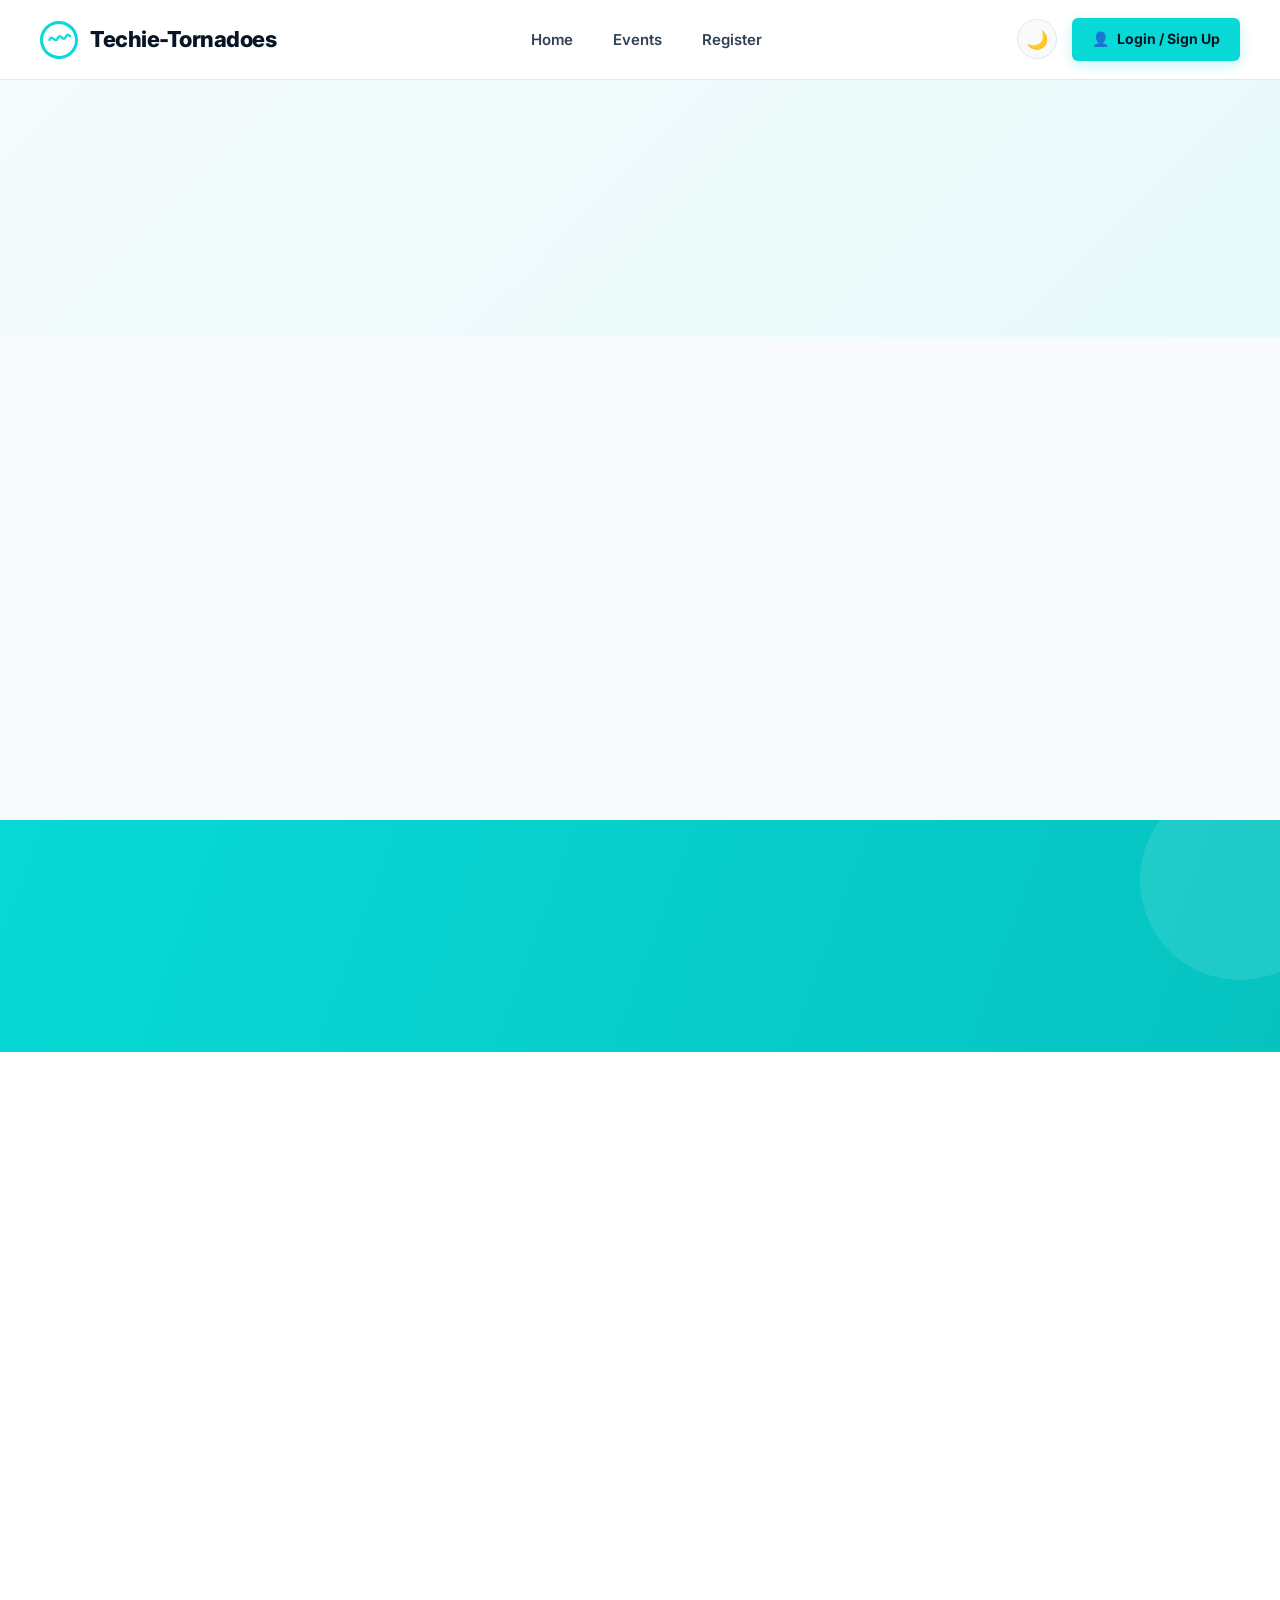
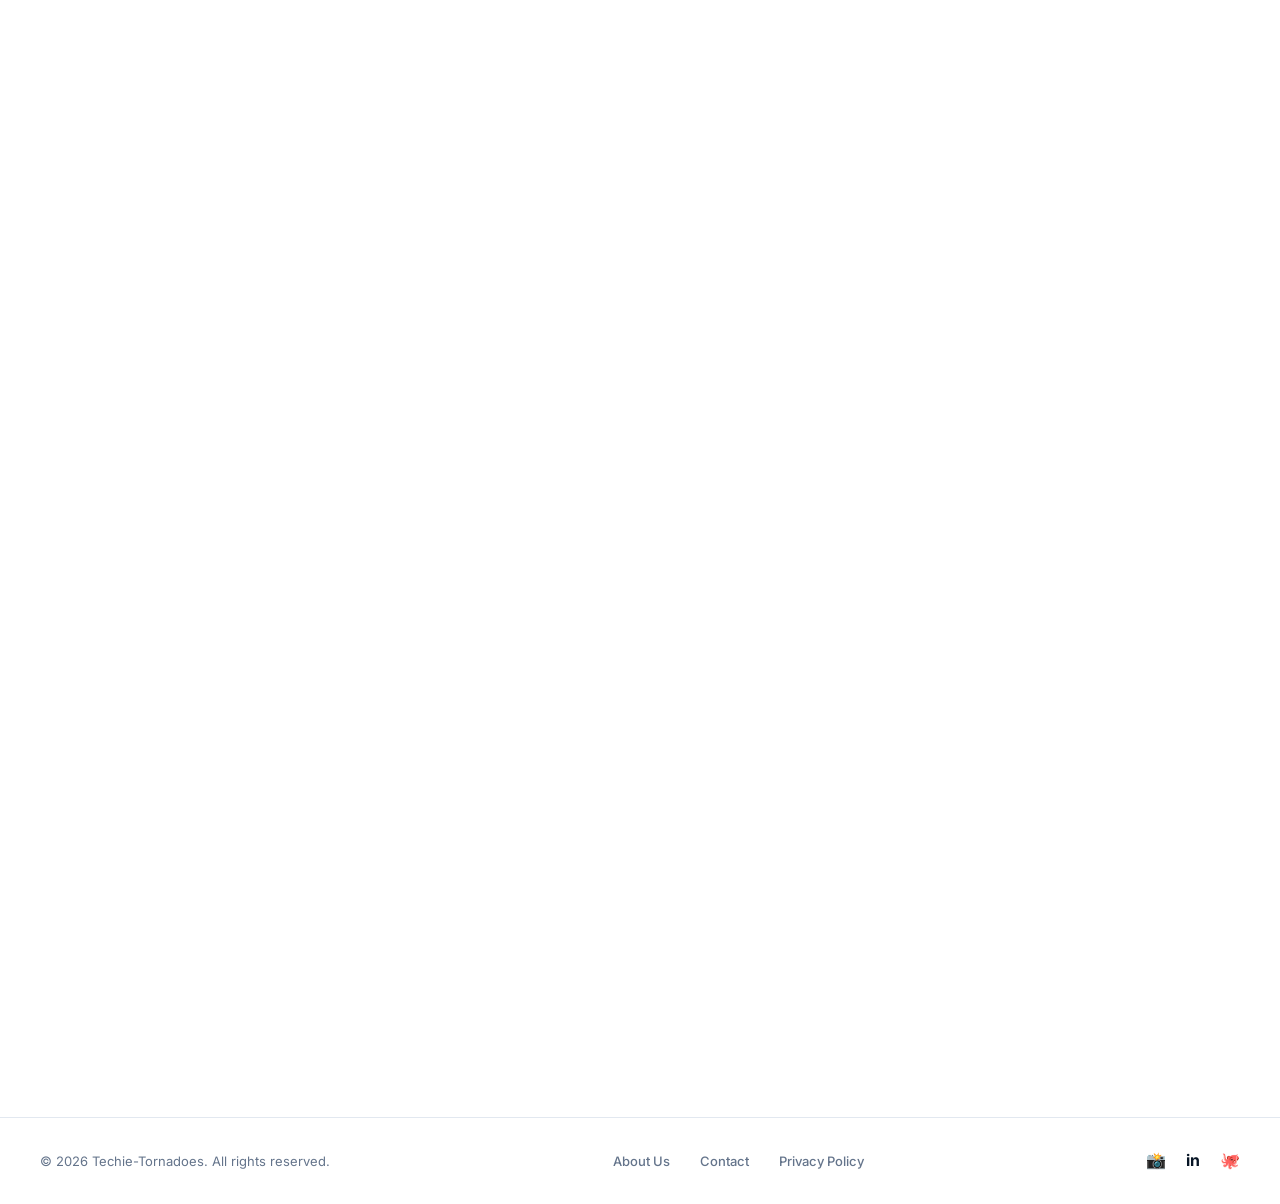
==== about.html @ 5d806c9c "upadating the website" ====
<!DOCTYPE html>
<html lang="en">
<head>
    <meta charset="UTF-8">
    <meta name="viewport" content="width=device-width, initial-scale=1.0">
    <title>About Us | Techie-Tornadoes</title>
    <meta name="description" content="Learn about Techie-Tornadoes — our mission, community stats, and past successful tech events.">

    <link rel="preconnect" href="https://fonts.googleapis.com">
    <link rel="preconnect" href="https://fonts.gstatic.com" crossorigin>
    <link href="https://fonts.googleapis.com/css2?family=Inter:wght@400;500;600;700;800;900&display=swap" rel="stylesheet">

    <link rel="stylesheet" href="css/style.css">
    <link rel="stylesheet" href="css/registration.css">
    <link rel="stylesheet" href="css/pages.css">
    <link rel="stylesheet" href="css/dark-mode.css">
    <link rel="stylesheet" href="css/responsive.css">
</head>
<body>

    <header class="navbar">
        <div class="nav-container">
            <a href="index.html" class="brand">
                <span class="brand-icon">〰</span>
                <span>Techie-Tornadoes</span>
            </a>
            <nav class="nav-links">
                <a href="index.html">Home</a>
                <a href="events.html">Events</a>
                <a href="registration.html">Register</a>
            </nav>
            <div class="nav-right-actions">
                <button type="button" class="dark-mode-toggle" id="themeToggle" aria-label="Toggle dark mode">
                    <span class="theme-icon">🌙</span>
                </button>
                <a href="login.html" class="login-btn">
                    <span>👤</span>
                    Login / Sign Up
                </a>
            </div>
        </div>
    </header>

    <main>
        <section class="page-hero">
            <div class="page-hero-content scroll-animate">
                <p class="page-eyebrow">OUR STORY</p>
                <h1>About <span>Techie-Tornadoes</span></h1>
                <p>Empowering the next generation of innovators through world-class technical events.</p>
            </div>
        </section>

        <section class="about-mission scroll-animate">
            <h2>Our Mission</h2>
            <p>Techie-Tornadoes was born from a simple belief: every student deserves access to high-quality technical events that challenge their skills, expand their network, and accelerate their career. What started as a small campus hackathon has grown into one of India's most vibrant student tech communities.</p>
            <p>We curate coding competitions, robotics battles, cybersecurity challenges, innovation showcases, and expert-led workshops — all designed to bridge the gap between classroom learning and real-world problem solving. Whether you're a first-year student writing your first line of code or a seasoned builder ready to compete, Techie-Tornadoes is your launchpad.</p>
            <p>Built for CodeForge WebSprint 2026, our platform demonstrates how thoughtful frontend design can deliver a complete event management experience — from discovery and registration to community engagement — without a single line of backend code.</p>
        </section>

        <section class="about-stats-band">
            <div class="about-stats-inner scroll-animate">
                <h2>By the Numbers</h2>
                <div class="intro-stats">
                    <div class="stat-card">
                        <div class="stat-icon">👥</div>
                        <div>
                            <strong>5000+</strong>
                            <span>Active Members</span>
                        </div>
                    </div>
                    <div class="stat-card">
                        <div class="stat-icon">📅</div>
                        <div>
                            <strong>50+</strong>
                            <span>Events Every Year</span>
                        </div>
                    </div>
                    <div class="stat-card">
                        <div class="stat-icon">🏆</div>
                        <div>
                            <strong>₹5L+</strong>
                            <span>Prize Pool</span>
                        </div>
                    </div>
                </div>
            </div>
        </section>

        <section id="past-events" class="highlights about-past-events">
            <div class="section-header scroll-animate">
                <h2>Past <span>Events</span></h2>
                <p>Glimpses of our recent successful events.</p>
            </div>

            <div class="highlight-events">

                <article class="highlight-event scroll-animate">
                    <div class="highlight-gallery">
                        <img class="main-event-image" src="images/codesprint.png" alt="CodeSprint 2026 Event" onerror="this.onerror=null; this.src='images/event.png';">
                    </div>
                    <div class="event-details">
                        <span class="past-event">PAST EVENT</span>
                        <h3>CodeSprint 2026</h3>
                        <p class="event-description">
                            An intense coding competition where brilliant minds solved real-world problems under pressure.
                        </p>
                        <div class="event-info-grid">
                            <div class="event-info">
                                <span class="info-icon">📅</span>
                                <div>
                                    <strong>15 Jun 2026</strong>
                                    <small>Sunday</small>
                                </div>
                            </div>
                            <div class="event-info">
                                <span class="info-icon">📍</span>
                                <div>
                                    <strong>Online</strong>
                                    <small>Virtual Event</small>
                                </div>
                            </div>
                            <div class="event-info">
                                <span class="info-icon">👥</span>
                                <div>
                                    <strong>120+</strong>
                                    <small>Participants</small>
                                </div>
                            </div>
                            <div class="event-info">
                                <span class="info-icon">⚡</span>
                                <div>
                                    <strong>Coding</strong>
                                    <small>Category</small>
                                </div>
                            </div>
                        </div>
                        <a href="events.html" class="event-details-btn">
                            View Event Details <span>→</span>
                        </a>
                    </div>
                </article>

                <article class="highlight-event scroll-animate">
                    <div class="highlight-gallery">
                        <img class="main-event-image" src="images/robowars.png" alt="RoboWars 2026 Event" onerror="this.onerror=null; this.src='images/event.png';">
                    </div>
                    <div class="event-details">
                        <span class="past-event">PAST EVENT</span>
                        <h3>RoboWars 2026</h3>
                        <p class="event-description">
                            Teams built and battled their robots in an epic showdown of strategy, skills and innovation.
                        </p>
                        <div class="event-info-grid">
                            <div class="event-info">
                                <span class="info-icon">📅</span>
                                <div>
                                    <strong>22 Jun 2026</strong>
                                    <small>Sunday</small>
                                </div>
                            </div>
                            <div class="event-info">
                                <span class="info-icon">📍</span>
                                <div>
                                    <strong>Tech Campus, Pune</strong>
                                    <small>Offline Event</small>
                                </div>
                            </div>
                            <div class="event-info">
                                <span class="info-icon">🤖</span>
                                <div>
                                    <strong>80+</strong>
                                    <small>Teams</small>
                                </div>
                            </div>
                            <div class="event-info">
                                <span class="info-icon">🏆</span>
                                <div>
                                    <strong>₹75,000</strong>
                                    <small>Prize Pool</small>
                                </div>
                            </div>
                        </div>
                        <a href="events.html" class="event-details-btn">
                            View Event Details <span>→</span>
                        </a>
                    </div>
                </article>

                <article class="highlight-event scroll-animate">
                    <div class="highlight-gallery">
                        <img class="main-event-image" src="images/techtalks.png" alt="TechTalks 2026 Event" onerror="this.onerror=null; this.src='images/event.png';">
                    </div>
                    <div class="event-details">
                        <span class="past-event">PAST EVENT</span>
                        <h3>TechTalks 2026</h3>
                        <p class="event-description">
                            Insightful sessions by industry experts on the latest trends and future of technology.
                        </p>
                        <div class="event-info-grid">
                            <div class="event-info">
                                <span class="info-icon">📅</span>
                                <div>
                                    <strong>13 Jul 2026</strong>
                                    <small>Monday</small>
                                </div>
                            </div>
                            <div class="event-info">
                                <span class="info-icon">📍</span>
                                <div>
                                    <strong>Auditorium, Delhi</strong>
                                    <small>Offline Event</small>
                                </div>
                            </div>
                            <div class="event-info">
                                <span class="info-icon">🎙</span>
                                <div>
                                    <strong>200+</strong>
                                    <small>Attendees</small>
                                </div>
                            </div>
                            <div class="event-info">
                                <span class="info-icon">🎟</span>
                                <div>
                                    <strong>₹299</strong>
                                    <small>Entry Fee</small>
                                </div>
                            </div>
                        </div>
                        <a href="events.html" class="event-details-btn">
                            View Event Details <span>→</span>
                        </a>
                    </div>
                </article>

            </div>
        </section>
    </main>

    <footer>
        <div class="footer-container">
            <p>© <span data-current-year>2026</span> Techie-Tornadoes. All rights reserved.</p>
            <div class="footer-links">
                <a href="about.html">About Us</a>
                <a href="contact.html">Contact</a>
                <a href="privacy.html">Privacy Policy</a>
            </div>
            <div class="social-links">
                <a href="https://www.instagram.com/techietornadoes" target="_blank" rel="noopener" aria-label="Instagram">📸</a>
                <a href="https://www.linkedin.com/company/techie-tornadoes" target="_blank" rel="noopener" aria-label="LinkedIn">in</a>
                <a href="https://github.com/techie-tornadoes" target="_blank" rel="noopener" aria-label="GitHub">🐙</a>
            </div>
        </div>
    </footer>

    <script src="js/storage.js"></script>
    <script src="js/dark-mode.js"></script>
    <script src="js/main.js"></script>
</body>
</html>
---- css/style.css ----
/* =====================================================
   TECHIE-TORNADOES
   Main Website Styles & Design System
   ===================================================== */

/* ================= VARIABLES ================= */
:root {
    --primary: #08d9d6;
    --primary-dark: #05aaa8;
    --primary-light: #e0f9f9;

    --pink: #ff2e63;
    --pink-dark: #e92558;
    --pink-light: #ffe8ef;

    --navy: #071525;
    --navy-light: #152232;
    --dark: #151a22;

    --text: #111827;
    --text-muted: #64748b;

    --background: #f8fafc;
    --white: #ffffff;

    --border: #e2e8f0;
    --border-subtle: #edf2f7;

    --radius-sm: 6px;
    --radius: 12px;
    --radius-lg: 16px;

    --shadow-sm: 0 2px 8px rgba(7, 21, 37, 0.04);
    --shadow: 0 8px 25px rgba(7, 21, 37, 0.08);
    --shadow-hover: 0 16px 35px rgba(7, 21, 37, 0.12);

    --transition: all 0.25s cubic-bezier(0.4, 0, 0.2, 1);
}

/* ================= RESET ================= */
* {
    margin: 0;
    padding: 0;
    box-sizing: border-box;
}

html {
    scroll-behavior: smooth;
    font-size: 16px;
}

body {
    font-family: 'Inter', -apple-system, BlinkMacSystemFont, "Segoe UI", Roboto, sans-serif;
    color: var(--text);
    background: var(--background);
    line-height: 1.6;
    overflow-x: hidden;
    transition: background-color 0.3s ease, color 0.3s ease;
}

a {
    text-decoration: none;
    color: inherit;
    transition: var(--transition);
}

img {
    max-width: 100%;
    height: auto;
    display: block;
}

button, input, select, textarea {
    font-family: inherit;
}

/* ================= NAVBAR ================= */
.navbar {
    height: 80px;
    background: var(--white);
    border-bottom: 1px solid var(--border);
    position: sticky;
    top: 0;
    z-index: 1000;
    transition: var(--transition);
}

.navbar-scrolled {
    box-shadow: var(--shadow);
    height: 72px;
}

.nav-container {
    max-width: 1380px;
    height: 100%;
    margin: 0 auto;
    padding: 0 40px;
    display: flex;
    align-items: center;
    justify-content: space-between;
    gap: 20px;
}

.brand {
    display: flex;
    align-items: center;
    gap: 12px;
    color: var(--navy);
    font-size: 22px;
    font-weight: 800;
    letter-spacing: -0.5px;
}

.brand-icon {
    width: 38px;
    height: 38px;
    display: flex;
    align-items: center;
    justify-content: center;
    border: 3px solid var(--primary);
    border-radius: 50%;
    color: var(--primary);
    font-size: 22px;
    font-weight: 900;
    transform: rotate(-10deg);
    transition: var(--transition);
}

.brand:hover .brand-icon {
    transform: rotate(15deg) scale(1.05);
}

.nav-links {
    display: flex;
    align-items: center;
    gap: 40px;
}

.nav-links a {
    position: relative;
    padding: 10px 0;
    font-size: 15px;
    font-weight: 600;
    color: #334155;
}

.nav-links a:hover {
    color: var(--primary-dark);
}

.nav-links a.active {
    color: var(--primary-dark);
}

.nav-links a.active::after {
    content: "";
    position: absolute;
    left: 0;
    bottom: -2px;
    width: 100%;
    height: 3px;
    background: var(--primary);
    border-radius: 2px;
}

.nav-right-actions {
    display: flex;
    align-items: center;
    gap: 15px;
}

.login-btn {
    display: inline-flex;
    align-items: center;
    gap: 8px;
    padding: 10px 20px;
    border-radius: var(--radius-sm);
    background: var(--primary);
    color: var(--navy);
    font-size: 14px;
    font-weight: 700;
    box-shadow: 0 4px 12px rgba(8, 217, 214, 0.25);
    transition: var(--transition);
}

.login-btn:hover {
    background: var(--primary-dark);
    color: white;
    transform: translateY(-2px);
    box-shadow: 0 6px 18px rgba(8, 217, 214, 0.35);
}

/* Dark Mode Toggle Button */
.dark-mode-toggle {
    background: var(--background);
    border: 1px solid var(--border);
    color: var(--navy);
    width: 40px;
    height: 40px;
    border-radius: 50%;
    display: flex;
    align-items: center;
    justify-content: center;
    cursor: pointer;
    font-size: 18px;
    transition: var(--transition);
}

.dark-mode-toggle:hover {
    background: var(--primary-light);
    border-color: var(--primary);
    transform: rotate(20deg);
}

/* ================= HERO SECTION ================= */
.hero {
    background: #f4fbfc;
    overflow: hidden;
}

.hero-content {
    position: relative;
    min-height: 450px;
    max-width: 1500px;
    margin: 0 auto;
    overflow: hidden;
}
.hero-text {
    position: relative;
    width: 50%;
    min-height: 450px;
    padding: 70px 60px 70px max(40px, calc((100vw - 1380px) / 2));
    display: flex;
    flex-direction: column;
    justify-content: center;
    background: linear-gradient(110deg, #08d9d6 0%, #06c3c0 100%);
    z-index: 2;
    clip-path: polygon(0 0, 100% 0, 78% 100%, 0 100%);
}
.eyebrow {
    color: var(--navy);
    font-size: 13px;
    font-weight: 800;
    letter-spacing: 1.5px;
    text-transform: uppercase;
    margin-bottom: 12px;
    position: relative;
    z-index: 2;
}

.hero h1 {
    position: relative;
    z-index: 2;
    font-size: clamp(38px, 4vw, 56px);
    line-height: 1.1;
    letter-spacing: -1.5px;
    font-weight: 900;
    color: var(--navy);
    margin-bottom: 20px;
}

.hero h1 span.turquoise {
    color: var(--white);
    text-shadow: 0 2px 10px rgba(7, 21, 37, 0.15);
}

.hero-description {
    position: relative;
    z-index: 2;
    color: #1e293b;
    font-size: 17px;
    line-height: 1.7;
    margin-bottom: 30px;
    max-width: 480px;
}

.hero-buttons {
    position: relative;
    z-index: 3;
    display: flex;
    align-items: center;
    gap: 16px;
}

.primary-btn, .secondary-btn {
    min-height: 48px;
    padding: 0 24px;
    display: inline-flex;
    align-items: center;
    justify-content: center;
    gap: 10px;
    border-radius: var(--radius-sm);
    font-size: 14px;
    font-weight: 700;
    cursor: pointer;
    transition: var(--transition);
}

.primary-btn {
    background: var(--navy);
    color: white;
    box-shadow: 0 4px 15px rgba(7, 21, 37, 0.2);
}

.primary-btn:hover {
    background: var(--navy-light);
    transform: translateY(-2px);
    box-shadow: 0 8px 22px rgba(7, 21, 37, 0.3);
}

.secondary-btn {
    background: transparent;
    border: 2px solid var(--navy);
    color: var(--navy);
}

.secondary-btn:hover {
    background: rgba(7, 21, 37, 0.08);
    transform: translateY(-2px);
}
.hero-image {
    position: absolute;
    top: 0;
    right: 0;
    width: 100%;
    height: 100%;
    overflow: hidden;
    z-index: 1;
}

.hero-image img {
    width: 100%;
    height: 100%;
    object-fit: cover;
    object-position: center;
    transition: transform 0.6s ease;
}

.hero-image:hover img {
    transform: scale(1.03);
}
/* ================= EVENT HIGHLIGHTS ================= */
.highlights {
    padding: 70px 5% 80px;
    background: var(--white);
    text-align: center;
}

.section-header {
    margin-bottom: 48px;
}

.section-header h2 {
    font-size: 32px;
    font-weight: 800;
    color: var(--navy);
    letter-spacing: -0.5px;
}

.section-header h2 span {
    color: var(--primary-dark);
}

.section-header h2::after {
    content: "";
    display: block;
    width: 50px;
    height: 4px;
    background: var(--primary);
    margin: 12px auto 0;
    border-radius: 2px;
}

.section-header p {
    margin-top: 10px;
    color: var(--text-muted);
    font-size: 15px;
}

.highlight-events {
    max-width: 1240px;
    margin: 0 auto;
    display: flex;
    flex-direction: column;
    gap: 45px;
}

.highlight-event {
    width: 100%;
    min-height: 440px;
    display: grid;
    grid-template-columns: 60% 40%;
    background: var(--white);
    border: 1px solid var(--border);
    border-radius: var(--radius);
    overflow: hidden;
    box-shadow: var(--shadow-sm);
    text-align: left;
    transition: var(--transition);
}

.highlight-event:hover {
    transform: translateY(-4px);
    box-shadow: var(--shadow-hover);
}

.highlight-gallery {
    position: relative;
    min-height: 440px;
    background: var(--dark);
    overflow: hidden;
}

.main-event-image {
    width: 100%;
    height: 440px;
    object-fit: cover;
    object-position: center;
    display: block;
}

.event-details {
    padding: 35px 30px;
    display: flex;
    flex-direction: column;
    background: white;
}

.past-event {
    width: fit-content;
    padding: 4px 10px;
    border-radius: 4px;
    background: var(--primary-light);
    color: var(--primary-dark);
    font-size: 11px;
    font-weight: 800;
    letter-spacing: 0.5px;
    margin-bottom: 12px;
}

.event-details h3 {
    color: var(--navy);
    font-size: 24px;
    font-weight: 800;
    margin-bottom: 10px;
}

.event-description {
    color: var(--text-muted);
    font-size: 13px;
    line-height: 1.6;
    margin-bottom: 20px;
}

.event-info-grid {
    display: grid;
    grid-template-columns: repeat(2, 1fr);
    border-top: 1px solid var(--border);
    margin-bottom: 24px;
}

.event-info {
    padding: 12px 10px;
    display: flex;
    align-items: center;
    gap: 10px;
    border-bottom: 1px solid var(--border);
}

.event-info:nth-child(odd) {
    border-right: 1px solid var(--border);
}

.info-icon {
    font-size: 18px;
    color: var(--primary-dark);
}

.event-info strong {
    display: block;
    color: var(--navy);
    font-size: 13px;
    font-weight: 700;
}

.event-info small {
    display: block;
    color: var(--text-muted);
    font-size: 11px;
}

.event-details-btn {
    width: fit-content;
    padding: 12px 22px;
    margin-top: auto;
    border-radius: var(--radius-sm);
    background: var(--primary);
    color: var(--navy);
    font-size: 13px;
    font-weight: 700;
    display: inline-flex;
    align-items: center;
    gap: 8px;
    transition: var(--transition);
}

.event-details-btn:hover {
    background: var(--primary-dark);
    color: white;
    transform: translateY(-2px);
}

.view-events {
    margin-top: 50px;
    padding: 14px 32px;
    display: inline-flex;
    align-items: center;
    gap: 10px;
    border-radius: var(--radius-sm);
    background: var(--pink);
    color: white;
    font-size: 14px;
    font-weight: 700;
    box-shadow: 0 4px 15px rgba(255, 46, 99, 0.25);
    transition: var(--transition);
}

.view-events:hover {
    background: var(--pink-dark);
    transform: translateY(-2px);
    box-shadow: 0 8px 22px rgba(255, 46, 99, 0.35);
}

/* ================= CTA ================= */
.cta {
    background: var(--navy);
    color: white;
    padding: 50px 20px;
}

.cta-container {
    max-width: 1100px;
    margin: 0 auto;
    display: flex;
    align-items: center;
    justify-content: space-between;
    gap: 30px;
}

.cta-icon {
    font-size: 42px;
    color: var(--primary);
}

.cta-text flex {
    flex: 1;
}

.cta-text h2 {
    font-size: 26px;
    font-weight: 800;
    margin-bottom: 6px;
}

.cta-text p {
    color: #94a3b8;
    font-size: 15px;
}

.cta-button {
    padding: 14px 28px;
    border-radius: var(--radius-sm);
    background: var(--primary);
    color: var(--navy);
    font-weight: 800;
    font-size: 14px;
    white-space: nowrap;
    display: inline-flex;
    align-items: center;
    gap: 10px;
    transition: var(--transition);
}

.cta-button:hover {
    background: white;
    transform: translateY(-2px);
}

/* ================= FOOTER ================= */
footer {
    background: var(--white);
    border-top: 1px solid var(--border);
    padding: 30px 0;
}

.footer-container {
    max-width: 1380px;
    margin: 0 auto;
    padding: 0 40px;
    display: flex;
    align-items: center;
    justify-content: space-between;
    gap: 20px;
}

.footer-container p {
    color: var(--text-muted);
    font-size: 13px;
}

.footer-links {
    display: flex;
    gap: 30px;
}

.footer-links a {
    color: var(--text-muted);
    font-size: 13px;
    font-weight: 500;
}

.footer-links a:hover {
    color: var(--primary-dark);
}

.social-links {
    display: flex;
    gap: 20px;
}

.social-links a {
    color: var(--navy);
    font-size: 16px;
    font-weight: 700;
}

.social-links a:hover {
    color: var(--primary-dark);
}

/* Button Ripple Effect */
.ripple {
    position: absolute;
    border-radius: 50%;
    transform: scale(0);
    animation: ripple-animation 0.6s linear;
    background-color: rgba(255, 255, 255, 0.4);
}

@keyframes ripple-animation {
    to {
        transform: scale(4);
        opacity: 0;
    }
}
---- css/registration.css ----
/* =====================================================
   TECHIE-TORNADOES
   Registration Page Styles (Matches Reference Screenshot 2)
   ===================================================== */

/* ================= PAGE CONTAINER ================= */
.registration-page {
    display: grid;
    grid-template-columns: 50% 50%;
    min-height: calc(100vh - 80px);
    background: var(--background);
}

/* ================= LEFT PANEL (TURQUOISE INTRO) ================= */
.registration-intro {
    background: linear-gradient(110deg, #08d9d6 0%, #06c3c0 100%);
    position: relative;
    overflow: hidden;
    display: flex;
    align-items: center;
}

.registration-intro::before {
    content: "";
    position: absolute;
    left: -40px;
    top: -60px;
    width: 180px;
    height: 180px;
    border-radius: 50%;
    border: 24px solid rgba(255, 255, 255, 0.12);
}

.registration-intro::after {
    content: "";
    position: absolute;
    right: -70px;
    bottom: -80px;
    width: 280px;
    height: 280px;
    border-radius: 50%;
    background: rgba(255, 255, 255, 0.08);
}

.intro-content {
    width: 100%;
    max-width: 620px;
    margin-left: max(40px, calc((100vw - 1380px) / 2));
    padding: 60px 40px 60px 0;
    position: relative;
    z-index: 2;
}

.intro-eyebrow {
    color: var(--navy);
    font-size: 13px;
    font-weight: 800;
    letter-spacing: 1px;
    margin-bottom: 8px;
}

.intro-content h1 {
    color: var(--navy);
    font-size: clamp(40px, 4vw, 56px);
    line-height: 1.05;
    letter-spacing: -1.5px;
    font-weight: 900;
    margin-bottom: 16px;
}

.intro-content h1 span {
    color: white;
}

.intro-description {
    color: #1e293b;
    font-size: 16px;
    line-height: 1.6;
    margin-bottom: 30px;
    max-width: 480px;
}

/* Stats Cards */
.intro-stats {
    display: grid;
    grid-template-columns: repeat(3, 1fr);
    gap: 12px;
}

.stat-card {
    padding: 14px 12px;
    display: flex;
    align-items: center;
    gap: 10px;
    border: 1px solid rgba(255, 255, 255, 0.4);
    border-radius: var(--radius-sm);
    background: rgba(255, 255, 255, 0.15);
    backdrop-filter: blur(5px);
}

.stat-icon {
    font-size: 24px;
    color: white;
}

.stat-card strong {
    display: block;
    color: white;
    font-size: 18px;
    line-height: 1.2;
}

.stat-card span {
    display: block;
    color: var(--navy);
    font-size: 10px;
    font-weight: 700;
    margin-top: 2px;
}

/* ================= RIGHT PANEL (FORM CARD) ================= */
.registration-form-section {
    padding: 40px;
    display: flex;
    align-items: center;
    justify-content: center;
    background: var(--background);
}

.registration-card {
    width: 100%;
    max-width: 620px;
    padding: 35px 38px;
    background: var(--white);
    border: 1px solid var(--border);
    border-radius: var(--radius);
    box-shadow: var(--shadow);
}

.form-heading {
    display: flex;
    align-items: center;
    gap: 14px;
    margin-bottom: 25px;
}

.form-heading-icon {
    width: 46px;
    height: 46px;
    border-radius: 50%;
    background: var(--primary-light);
    color: var(--primary-dark);
    display: flex;
    align-items: center;
    justify-content: center;
    font-size: 22px;
    flex-shrink: 0;
}

.form-heading h2 {
    color: var(--navy);
    font-size: 22px;
    font-weight: 800;
    margin-bottom: 2px;
}

.form-heading p {
    color: var(--text-muted);
    font-size: 13px;
}

/* Form Layout */
.registration-form {
    width: 100%;
}

.form-row {
    display: grid;
    grid-template-columns: repeat(2, 1fr);
    gap: 16px;
    margin-bottom: 14px;
}

.form-group {
    min-width: 0;
}

.form-group label {
    display: block;
    color: var(--navy);
    font-size: 12px;
    font-weight: 700;
    margin-bottom: 6px;
}

.input-wrapper {
    height: 44px;
    display: flex;
    align-items: center;
    gap: 10px;
    padding: 0 12px;
    border: 1px solid var(--border);
    border-radius: var(--radius-sm);
    background: var(--white);
    transition: var(--transition);
}

.input-wrapper:focus-within {
    border-color: var(--primary);
    box-shadow: 0 0 0 3px rgba(8, 217, 214, 0.15);
}

.input-wrapper > span {
    color: var(--text-muted);
    font-size: 15px;
    flex-shrink: 0;
}

.input-wrapper input {
    width: 100%;
    height: 100%;
    border: none;
    outline: none;
    background: transparent;
    color: var(--text);
    font-size: 13px;
}

.input-wrapper input::placeholder {
    color: #94a3b8;
}

/* Select Dropdown */
.form-group select {
    width: 100%;
    height: 44px;
    padding: 0 12px;
    border: 1px solid var(--border);
    border-radius: var(--radius-sm);
    background: var(--white);
    color: var(--text);
    font-size: 13px;
    outline: none;
    cursor: pointer;
    transition: var(--transition);
}

.form-group select:focus {
    border-color: var(--primary);
    box-shadow: 0 0 0 3px rgba(8, 217, 214, 0.15);
}

/* Password Toggle */
.password-toggle {
    border: none;
    background: transparent;
    color: var(--text-muted);
    cursor: pointer;
    font-size: 14px;
    padding: 4px;
}

/* Terms Checkbox */
.terms {
    margin: 8px 0 18px;
}

.terms label {
    display: flex;
    align-items: center;
    gap: 8px;
    cursor: pointer;
}

.terms input {
    width: 16px;
    height: 16px;
    accent-color: var(--primary-dark);
    cursor: pointer;
}

.terms-text {
    color: var(--text-muted);
    font-size: 12px;
}

.terms-text a {
    color: var(--primary-dark);
    font-weight: 700;
}

/* Form Validation Messages */
.form-message {
    display: none;
    padding: 12px 16px;
    margin-bottom: 16px;
    border-radius: var(--radius-sm);
    font-size: 13px;
    line-height: 1.5;
}

.form-message.show {
    display: block;
    animation: fadeIn 0.3s ease;
}

.form-message.error {
    background: #fef2f2;
    border: 1px solid #fecaca;
    color: #dc2626;
}

.form-message.success {
    background: #f0fdf4;
    border: 1px solid #bbf7d0;
    color: #16a34a;
}

@keyframes fadeIn {
    from { opacity: 0; transform: translateY(-5px); }
    to { opacity: 1; transform: translateY(0); }
}

/* Submit Register Button */
.register-button {
    width: 100%;
    height: 48px;
    display: flex;
    align-items: center;
    justify-content: center;
    gap: 10px;
    border: none;
    border-radius: var(--radius-sm);
    background: var(--pink);
    color: white;
    font-size: 15px;
    font-weight: 800;
    cursor: pointer;
    box-shadow: 0 4px 15px rgba(255, 46, 99, 0.25);
    transition: var(--transition);
}

.register-button:hover {
    background: var(--pink-dark);
    transform: translateY(-2px);
    box-shadow: 0 8px 22px rgba(255, 46, 99, 0.35);
}

/* Form Divider */
.form-divider {
    display: flex;
    align-items: center;
    gap: 12px;
    margin: 20px 0 16px;
}

.form-divider span {
    height: 1px;
    flex: 1;
    background: var(--border);
}

.form-divider p {
    color: var(--text-muted);
    font-size: 12px;
}

/* Social Buttons */
.social-register {
    display: grid;
    grid-template-columns: repeat(3, 1fr);
    gap: 10px;
}

.social-register button {
    height: 40px;
    display: flex;
    align-items: center;
    justify-content: center;
    gap: 6px;
    border: 1px solid var(--border);
    border-radius: var(--radius-sm);
    background: var(--white);
    color: var(--text);
    font-size: 12px;
    font-weight: 600;
    cursor: pointer;
    transition: var(--transition);
}

.social-register button:hover {
    border-color: var(--primary);
    background: var(--background);
}

/* ================= WHY JOIN US ================= */
.why-join {
    background: var(--white);
    padding: 50px 5%;
}

.why-container {
    max-width: 1100px;
    margin: 0 auto;
}

.why-heading {
    margin-bottom: 30px;
}

.why-heading h2 {
    color: var(--navy);
    font-size: 24px;
    font-weight: 800;
}

.why-heading span {
    display: block;
    width: 40px;
    height: 4px;
    margin-top: 6px;
    background: var(--primary);
    border-radius: 2px;
}

.benefits-grid {
    display: grid;
    grid-template-columns: repeat(2, 1fr);
    gap: 30px 60px;
}

.benefit {
    display: flex;
    align-items: flex-start;
    gap: 16px;
}

.benefit-icon {
    width: 48px;
    height: 48px;
    border-radius: 50%;
    background: var(--primary-light);
    color: var(--primary-dark);
    display: flex;
    align-items: center;
    justify-content: center;
    font-size: 20px;
    flex-shrink: 0;
}

.benefit h3 {
    font-size: 16px;
    font-weight: 700;
    color: var(--navy);
    margin-bottom: 4px;
}

.benefit p {
    font-size: 13px;
    color: var(--text-muted);
}

/* Login CTA Banner */
.login-cta {
    background: var(--navy);
    padding: 30px 20px;
    color: white;
}

.login-cta-container {
    max-width: 1100px;
    margin: 0 auto;
    display: flex;
    align-items: center;
    justify-content: space-between;
    gap: 20px;
}

.login-cta h2 {
    font-size: 20px;
    margin-bottom: 4px;
}

.login-cta p {
    color: #94a3b8;
    font-size: 13px;
}

.login-cta a {
    padding: 10px 20px;
    border: 1px solid var(--primary);
    color: var(--primary);
    border-radius: var(--radius-sm);
    font-size: 13px;
    font-weight: 700;
    display: inline-flex;
    align-items: center;
    gap: 6px;
}

.login-cta a:hover {
    background: var(--primary);
    color: var(--navy);
}

/* ================= REGISTRATION RECEIPT / TICKET ================= */
.registration-success-badge {
    background: #ffffff;
    border: 2px solid #10b981;
    border-radius: var(--radius);
    padding: 24px;
    box-shadow: 0 10px 25px rgba(16, 185, 129, 0.15);
    color: #1f2937;
}

.badge-header {
    display: flex;
    align-items: center;
    gap: 14px;
    margin-bottom: 20px;
    padding-bottom: 16px;
    border-bottom: 1px dashed #e5e7eb;
}

.badge-icon {
    font-size: 32px;
}

.badge-header h3 {
    color: #065f46;
    font-size: 20px;
    font-weight: 800;
    margin-bottom: 2px;
}

.badge-header p {
    color: #4b5563;
    font-size: 13px;
}

.ticket-details {
    display: grid;
    grid-template-columns: repeat(2, 1fr);
    gap: 12px;
    background: #f9fafb;
    padding: 16px;
    border-radius: var(--radius-sm);
    margin-bottom: 20px;
}

.ticket-row {
    display: flex;
    flex-direction: column;
    gap: 2px;
}

.t-label {
    font-size: 11px;
    color: #6b7280;
    text-transform: uppercase;
    font-weight: 700;
}

.t-value {
    font-size: 14px;
    color: #111827;
    font-weight: 600;
}

.t-value.id-code {
    font-family: monospace;
    font-size: 16px;
    color: #059669;
    letter-spacing: 1px;
}

.t-value.event-name {
    color: #2563eb;
}

.badge-footer {
    display: flex;
    gap: 12px;
    flex-wrap: wrap;
}

.action-btn {
    padding: 10px 18px;
    border-radius: var(--radius-sm);
    font-size: 13px;
    font-weight: 700;
    cursor: pointer;
    text-decoration: none;
    display: inline-flex;
    align-items: center;
    justify-content: center;
    transition: var(--transition);
}

.action-btn.print-btn {
    background: #f3f4f6;
    border: 1px solid #d1d5db;
    color: #374151;
}

.action-btn.print-btn:hover {
    background: #e5e7eb;
}

.action-btn.link-btn {
    background: var(--primary);
    border: 1px solid var(--primary);
    color: var(--navy);
}

.action-btn.link-btn:hover {
    background: #06c6c4;
}

/* ================= HIGHLIGHT & ERROR STATES ================= */
.highlight-field {
    animation: fieldPulse 1.5s ease;
    border-color: var(--primary) !important;
}

.input-error {
    border-color: #ef4444 !important;
    background-color: #fef2f2 !important;
}

@keyframes fieldPulse {
    0% { transform: scale(1); box-shadow: 0 0 0 0 rgba(8, 217, 214, 0.4); }
    50% { transform: scale(1.02); box-shadow: 0 0 0 8px rgba(8, 217, 214, 0); }
    100% { transform: scale(1); }
}

/* ================= REGISTRATION LOOKUP MODAL ================= */
.lookup-modal {
    position: fixed;
    inset: 0;
    z-index: 2000;
    display: flex;
    align-items: center;
    justify-content: center;
    opacity: 0;
    visibility: hidden;
    transition: all 0.3s ease;
}

.lookup-modal.active {
    opacity: 1;
    visibility: visible;
}

.lookup-modal-backdrop {
    position: absolute;
    inset: 0;
    background: rgba(15, 23, 42, 0.7);
    backdrop-filter: blur(4px);
}

.lookup-modal-dialog {
    position: relative;
    z-index: 2;
    background: #ffffff;
    border-radius: var(--radius);
    max-width: 520px;
    width: 90%;
    padding: 30px;
    box-shadow: 0 20px 40px rgba(0, 0, 0, 0.3);
    max-height: 85vh;
    overflow-y: auto;
}

.lookup-modal-header {
    display: flex;
    align-items: center;
    justify-content: space-between;
    margin-bottom: 16px;
}

.lookup-modal-header h3 {
    font-size: 20px;
    color: var(--navy);
    font-weight: 800;
}

.lookup-close-btn {
    background: transparent;
    border: none;
    font-size: 28px;
    line-height: 1;
    color: #64748b;
    cursor: pointer;
}

.lookup-close-btn:hover {
    color: #0f172a;
}

.lookup-modal-body p {
    color: #64748b;
    font-size: 13px;
    margin-bottom: 16px;
}

.lookup-search-box {
    display: flex;
    gap: 10px;
    margin-bottom: 20px;
}

.lookup-search-box input {
    flex: 1;
    height: 44px;
    padding: 0 14px;
    border: 1px solid var(--border);
    border-radius: var(--radius-sm);
    outline: none;
    font-size: 13px;
}

.lookup-search-box input:focus {
    border-color: var(--primary);
    box-shadow: 0 0 0 3px rgba(8, 217, 214, 0.2);
}

.lookup-search-box button {
    height: 44px;
    padding: 0 20px;
    background: var(--primary);
    color: var(--navy);
    border: none;
    border-radius: var(--radius-sm);
    font-weight: 700;
    cursor: pointer;
    transition: var(--transition);
}

.lookup-search-box button:hover {
    background: #06c6c4;
}

.lookup-empty {
    padding: 20px;
    background: #f8fafc;
    border-radius: var(--radius-sm);
    text-align: center;
    color: #64748b;
    font-size: 13px;
}

.lookup-item-card {
    background: #f8fafc;
    border: 1px solid #e2e8f0;
    border-radius: var(--radius-sm);
    padding: 14px;
    margin-bottom: 12px;
}

.lookup-item-card .l-head {
    display: flex;
    justify-content: space-between;
    margin-bottom: 6px;
}

.lookup-item-card .l-id {
    font-family: monospace;
    font-weight: 800;
    color: #059669;
}

.lookup-item-card .l-date {
    font-size: 11px;
    color: #94a3b8;
}

.lookup-item-card .l-name {
    font-size: 14px;
    color: #1e293b;
    margin-bottom: 4px;
}

.lookup-item-card .l-event {
    font-size: 13px;
    color: #2563eb;
    margin-bottom: 4px;
}

.lookup-item-card .l-meta {
    font-size: 11px;
    color: #64748b;
}
---- css/pages.css ----
/* =====================================================
   TECHIE-TORNADOES
   Content Pages (Terms, Privacy, About, Contact)
   ===================================================== */

/* ================= SCROLL & LOAD ANIMATIONS ================= */
.scroll-animate {
    opacity: 0;
    transform: translateY(10px);
    transition: opacity 0.25s cubic-bezier(0.4, 0, 0.2, 1),
                transform 0.25s cubic-bezier(0.4, 0, 0.2, 1);
}

.scroll-animate.visible {
    opacity: 1;
    transform: translateY(0);
}

.event-row.event-animate-in {
    opacity: 0;
    transform: translateY(10px);
    animation: eventCardFadeIn 0.25s cubic-bezier(0.4, 0, 0.2, 1) forwards;
}

@keyframes eventCardFadeIn {
    from {
        opacity: 0;
        transform: translateY(10px);
    }
    to {
        opacity: 1;
        transform: translateY(0);
    }
}

/* ================= TOAST ================= */
.techie-toast {
    position: fixed;
    bottom: 24px;
    right: 24px;
    z-index: 9999;
    max-width: 320px;
    padding: 14px 18px;
    border-radius: var(--radius-sm);
    background: var(--navy);
    color: #fff;
    font-size: 13px;
    font-weight: 600;
    box-shadow: var(--shadow-hover);
    opacity: 0;
    transform: translateY(10px);
    transition: var(--transition);
    pointer-events: none;
}

.techie-toast.show {
    opacity: 1;
    transform: translateY(0);
}

.techie-toast.info {
    border-left: 4px solid var(--primary);
}

/* ================= PAGE HERO ================= */
.page-hero {
    background: linear-gradient(135deg, #f4fbfc 0%, #e8fafa 100%);
    padding: 60px 20px 50px;
    text-align: center;
}

.page-hero-content {
    max-width: 760px;
    margin: 0 auto;
}

.page-eyebrow {
    color: var(--primary-dark);
    font-size: 12px;
    font-weight: 800;
    letter-spacing: 1.2px;
    margin-bottom: 10px;
}

.page-hero h1 {
    color: var(--navy);
    font-size: clamp(32px, 4vw, 44px);
    font-weight: 900;
    letter-spacing: -1px;
    margin-bottom: 14px;
}

.page-hero h1 span {
    color: var(--primary-dark);
}

.page-hero p {
    color: var(--text-muted);
    font-size: 16px;
    line-height: 1.65;
}

/* ================= LEGAL PAGES ================= */
.legal-page {
    padding: 50px 20px 70px;
}

.legal-content {
    max-width: 820px;
    margin: 0 auto;
}

.legal-content h2 {
    color: var(--navy);
    font-size: 20px;
    font-weight: 800;
    margin: 32px 0 12px;
}

.legal-content h2:first-of-type {
    margin-top: 0;
}

.legal-content p,
.legal-content li {
    color: var(--text-muted);
    font-size: 15px;
    line-height: 1.75;
    margin-bottom: 12px;
}

.legal-content ul {
    padding-left: 22px;
    margin-bottom: 16px;
}

.legal-content a {
    color: var(--primary-dark);
    font-weight: 600;
}

.legal-content a:hover {
    color: var(--pink);
}

.legal-updated {
    font-size: 13px;
    color: var(--text-muted);
    margin-bottom: 28px;
}

/* ================= ABOUT PAGE ================= */
.about-mission {
    max-width: 900px;
    margin: 0 auto;
    padding: 50px 20px;
}

.about-mission h2 {
    color: var(--navy);
    font-size: 28px;
    font-weight: 800;
    margin-bottom: 16px;
}

.about-mission p {
    color: var(--text-muted);
    font-size: 16px;
    line-height: 1.75;
    margin-bottom: 14px;
}

.about-stats-band {
    padding: 50px 20px;
    background: linear-gradient(110deg, #08d9d6 0%, #06c3c0 100%);
    position: relative;
    overflow: hidden;
}

.about-stats-band::before {
    content: "";
    position: absolute;
    right: -60px;
    top: -40px;
    width: 200px;
    height: 200px;
    border-radius: 50%;
    background: rgba(255, 255, 255, 0.1);
}

.about-stats-inner {
    max-width: 900px;
    margin: 0 auto;
    position: relative;
    z-index: 1;
}

.about-stats-inner h2 {
    color: var(--navy);
    font-size: 24px;
    font-weight: 800;
    text-align: center;
    margin-bottom: 24px;
}

.about-stats-band .stat-card {
    transition: var(--transition);
}

.about-stats-band .stat-card:hover {
    transform: translateY(-3px) scale(1.02);
    box-shadow: 0 8px 20px rgba(7, 21, 37, 0.12);
}

.about-past-events {
    padding-top: 20px;
}

/* ================= CONTACT PAGE ================= */
.contact-page {
    padding: 50px 20px 70px;
}

.contact-layout {
    max-width: 1100px;
    margin: 0 auto;
    display: grid;
    grid-template-columns: 1fr 1fr;
    gap: 40px;
    align-items: start;
}

.contact-details-card,
.contact-form-card {
    background: var(--white);
    border: 1px solid var(--border);
    border-radius: var(--radius-lg);
    padding: 32px;
    box-shadow: var(--shadow-sm);
    transition: var(--transition);
}

.contact-form-card:hover,
.contact-details-card:hover {
    transform: translateY(-3px);
    box-shadow: var(--shadow-hover);
}

.contact-details-card h2,
.contact-form-card h2 {
    color: var(--navy);
    font-size: 22px;
    font-weight: 800;
    margin-bottom: 8px;
}

.contact-details-card > p,
.contact-form-card > p {
    color: var(--text-muted);
    font-size: 14px;
    margin-bottom: 24px;
}

.contact-info-list {
    display: flex;
    flex-direction: column;
    gap: 18px;
    margin-bottom: 28px;
}

.contact-info-item {
    display: flex;
    align-items: flex-start;
    gap: 12px;
}

.contact-info-item span:first-child {
    font-size: 20px;
}

.contact-info-item strong {
    display: block;
    color: var(--navy);
    font-size: 14px;
    margin-bottom: 2px;
}

.contact-info-item a,
.contact-info-item p {
    color: var(--text-muted);
    font-size: 14px;
    margin: 0;
}

.contact-info-item a:hover {
    color: var(--primary-dark);
}

.contact-social {
    display: flex;
    gap: 14px;
}

.contact-social a {
    width: 40px;
    height: 40px;
    display: flex;
    align-items: center;
    justify-content: center;
    border-radius: 50%;
    background: var(--primary-light);
    color: var(--navy);
    font-weight: 700;
    font-size: 14px;
    transition: var(--transition);
}

.contact-social a:hover {
    background: var(--primary);
    transform: translateY(-2px);
}

.contact-form-card .form-group {
    margin-bottom: 18px;
}

.contact-form-card label {
    display: block;
    font-size: 13px;
    font-weight: 700;
    color: var(--navy);
    margin-bottom: 8px;
}

.contact-form-card textarea {
    width: 100%;
    min-height: 130px;
    padding: 14px 16px;
    border: 1px solid var(--border);
    border-radius: var(--radius-sm);
    font-size: 14px;
    resize: vertical;
    transition: var(--transition);
    background: var(--white);
    color: var(--text);
}

.contact-form-card textarea:focus {
    outline: none;
    border-color: var(--primary);
    box-shadow: 0 0 0 3px rgba(8, 217, 214, 0.15);
}

.contact-form-card .register-button {
    width: 100%;
    transition: var(--transition);
}

/* FAQ Accordion */
.faq-section {
    margin-top: 50px;
    max-width: 1100px;
    margin-left: auto;
    margin-right: auto;
}

.faq-section h2 {
    color: var(--navy);
    font-size: 24px;
    font-weight: 800;
    text-align: center;
    margin-bottom: 24px;
}

.faq-list {
    display: flex;
    flex-direction: column;
    gap: 12px;
}

.faq-item {
    background: var(--white);
    border: 1px solid var(--border);
    border-radius: var(--radius);
    overflow: hidden;
    transition: var(--transition);
}

.faq-item:hover {
    box-shadow: var(--shadow-sm);
}

.faq-question {
    width: 100%;
    padding: 16px 20px;
    display: flex;
    align-items: center;
    justify-content: space-between;
    gap: 12px;
    background: none;
    border: none;
    cursor: pointer;
    text-align: left;
    font-size: 15px;
    font-weight: 700;
    color: var(--navy);
    transition: var(--transition);
}

.faq-question:hover {
    color: var(--primary-dark);
}

.faq-icon {
    font-size: 18px;
    transition: transform 0.25s cubic-bezier(0.4, 0, 0.2, 1);
}

.faq-item.open .faq-icon {
    transform: rotate(45deg);
}

.faq-answer {
    max-height: 0;
    overflow: hidden;
    transition: max-height 0.25s cubic-bezier(0.4, 0, 0.2, 1);
}

.faq-item.open .faq-answer {
    max-height: 200px;
}

.faq-answer p {
    padding: 0 20px 16px;
    color: var(--text-muted);
    font-size: 14px;
    line-height: 1.65;
    margin: 0;
}
---- css/dark-mode.css ----
/* =====================================================
   TECHIE-TORNADOES
   DARK MODE THEME
   ===================================================== */

body.dark-mode,
[data-theme="dark"] body {
    --background: #07111e;
    --white: #0d1929;
    --navy: #f8fafc;

    --text: #e2e8f0;
    --text-muted: #94a3b8;

    --border: #1e2d42;
    --border-subtle: #162436;

    --shadow: 0 8px 30px rgba(0, 0, 0, 0.4);
    --shadow-hover: 0 16px 40px rgba(0, 0, 0, 0.6);

    background-color: var(--background);
    color: var(--text);
}


/* =====================================================
   NAVBAR
   ===================================================== */

body.dark-mode .navbar {
    background: #0b1726;
    border-bottom-color: #1e2d42;
}

body.dark-mode .brand {
    color: #f8fafc;
}

body.dark-mode .nav-links a {
    color: #cbd5e1;
}

body.dark-mode .nav-links a:hover,
body.dark-mode .nav-links a.active {
    color: var(--primary);
}

body.dark-mode .dark-mode-toggle {
    background: #162538;
    border-color: #283a54;
    color: #fbbf24;
}


/* =====================================================
   LOGIN / SIGN UP BUTTON
   ===================================================== */

body.dark-mode .login-btn {
    background: var(--primary);
    color: #07111e;
    border-color: var(--primary);
}

body.dark-mode .login-btn:hover {
    background: #06c6c4;
    color: #07111e;
}


/* =====================================================
   HERO SECTION
   ===================================================== */

body.dark-mode .hero {
    background: #07111e;
}

body.dark-mode .hero-text::after {
    background: #07111e;
}


/* Main hero heading */

body.dark-mode .hero h1 {
    color: #f8fafc;
}


/* Highlighted word inside heading */

body.dark-mode .hero h1 span {
    color: var(--primary);
}


/* Small heading above hero */

body.dark-mode .eyebrow {
    color: #07111e;
}


/* Hero description */

body.dark-mode .hero-description {
    color: #e2e8f0;
}


/* =====================================================
   HERO BUTTONS
   BOTH BUTTONS HAVE THE SAME STYLE
   ===================================================== */

body.dark-mode .hero-buttons {
    display: flex;
    gap: 16px;
    align-items: center;
}


/* Common style */

body.dark-mode .hero-buttons .primary-btn,
body.dark-mode .hero-buttons .secondary-btn {

    min-width: 180px;
    height: 52px;

    padding: 0 24px;

    display: inline-flex;
    align-items: center;
    justify-content: center;
    gap: 8px;

    border-radius: 8px;

    background: var(--primary);
    border: 2px solid var(--primary);

    color: #07111e;

    font-size: 15px;
    font-weight: 700;

    text-decoration: none;

    cursor: pointer;

    transition:
        transform 0.25s ease,
        background-color 0.25s ease,
        border-color 0.25s ease,
        box-shadow 0.25s ease;
}


/* Hover */

body.dark-mode .hero-buttons .primary-btn:hover,
body.dark-mode .hero-buttons .secondary-btn:hover {

    background: #06c6c4;
    border-color: #06c6c4;

    color: #07111e;

    transform: translateY(-3px);

    box-shadow:
        0 8px 20px rgba(8, 217, 214, 0.25);
}


/* Click */

body.dark-mode .hero-buttons .primary-btn:active,
body.dark-mode .hero-buttons .secondary-btn:active {
    transform: translateY(-1px);
}


/* =====================================================
   BUTTON ICON / ARROW
   ===================================================== */

body.dark-mode .hero-buttons .primary-btn span,
body.dark-mode .hero-buttons .secondary-btn span {
    color: #07111e;
}


/* =====================================================
   HIGHLIGHTS SECTION
   ===================================================== */

body.dark-mode .highlights {
    background: #091524;
}

body.dark-mode .section-header h2 {
    color: #f8fafc;
}

body.dark-mode .highlight-event {
    background: #0f1d2e;
    border-color: #1e2e45;
}

body.dark-mode .event-details {
    background: #0f1d2e;
}

body.dark-mode .event-details h3 {
    color: #f8fafc;
}

body.dark-mode .event-info strong {
    color: #f8fafc;
}

body.dark-mode .past-event {
    background: rgba(8, 217, 214, 0.15);
    color: var(--primary);
}


/* =====================================================
   EVENTS PAGE HERO
   ===================================================== */

body.dark-mode .events-hero {
    background: #07111e;
}

body.dark-mode .events-hero-text h1 {
    color: #f8fafc;
}

body.dark-mode .events-eyebrow {
    color: var(--primary);
    background: rgba(8, 217, 214, 0.12);
}

body.dark-mode .events-hero-text p {
    color: #cbd5e1;
}

body.dark-mode .events-hero::after {
    background: linear-gradient(
        to bottom,
        transparent,
        var(--background)
    );
}


/* =====================================================
   SEARCH AND FILTER
   ===================================================== */

body.dark-mode .event-controls {
    background: #0f1d2e;
    border-color: #1e2e45;

    box-shadow:
        0 2px 12px rgba(0, 0, 0, 0.25);
}

body.dark-mode .search-box,
body.dark-mode .filter-select,
body.dark-mode .category-filter {
    background: #152438;
    border-color: #24364e;
    color: #e2e8f0;
}

body.dark-mode .search-box:focus-within,
body.dark-mode .filter-select:focus {
    background: #1a2d45;
    border-color: var(--primary);

    box-shadow:
        0 0 0 3px rgba(8, 217, 214, 0.15);
}

body.dark-mode .filter-select:hover {
    background: #1a2d45;
    border-color: #2e4562;
}

body.dark-mode .search-box input {
    color: #e2e8f0;
}

body.dark-mode .search-box input::placeholder {
    color: #64748b;
}

body.dark-mode .category-filter:hover {
    border-color: var(--primary);

    box-shadow:
        0 4px 12px rgba(8, 217, 214, 0.12);
}

body.dark-mode .category-filter.active {
    background: linear-gradient(
        135deg,
        var(--primary) 0%,
        #06c6c4 100%
    );

    color: #07111e;

    box-shadow:
        0 4px 16px rgba(8, 217, 214, 0.25);
}


/* =====================================================
   EVENT CARDS
   ===================================================== */

body.dark-mode .event-row {
    background: #0f1d2e;
    border-color: #1e2e45;

    box-shadow:
        0 2px 12px rgba(0, 0, 0, 0.2);
}

body.dark-mode .event-row:hover {
    border-color: rgba(8, 217, 214, 0.35);

    box-shadow:
        0 10px 28px rgba(0, 0, 0, 0.35);
}

body.dark-mode .event-row:hover .event-main-info h2 {
    color: var(--primary);
}

body.dark-mode
.event-row:hover
.event-description
.event-details > div {
    background: rgba(8, 217, 214, 0.06);
}

body.dark-mode .event-main-info h2 {
    color: #f8fafc;
}

body.dark-mode .event-basic-info span {
    color: #94a3b8;
}

body.dark-mode .event-description p {
    color: #94a3b8;
}

body.dark-mode .event-description .event-details span {
    color: #64748b;
}

body.dark-mode .event-details b {
    color: #f8fafc;
}

body.dark-mode .event-description .event-details > div {
    border-color: #24364e;
}

body.dark-mode .event-description {
    border-left-color: #24364e;
}


/* =====================================================
   VIEW DETAILS
   ===================================================== */

body.dark-mode .details-toggle-btn {
    background: rgba(8, 217, 214, 0.08);
    border-color: rgba(8, 217, 214, 0.25);
    color: var(--primary);
}

body.dark-mode .details-toggle-btn:hover {
    background: rgba(8, 217, 214, 0.15);
    border-color: var(--primary);
    color: #ffffff;
}


/* =====================================================
   EVENT REGISTER BUTTON
   ===================================================== */

body.dark-mode .direct-register-btn {
    background: var(--primary);
    border-color: var(--primary);
    color: #07111e;
}

body.dark-mode .direct-register-btn:hover {
    background: #06c6c4;
    border-color: #06c6c4;
    color: #07111e;
}


/* =====================================================
   EVENT EXTRA DETAILS
   ===================================================== */

body.dark-mode .event-extra-details {
    background: linear-gradient(
        135deg,
        #0a1422 0%,
        #0d1a2a 100%
    );

    border-left-color: var(--primary);
}

body.dark-mode .extra-desc {
    color: #94a3b8 !important;
}


/* =====================================================
   NO EVENTS
   ===================================================== */

body.dark-mode .no-events-state {
    background: #0f1d2e;
    border-color: #24364e;
}

body.dark-mode .no-events-state h3 {
    color: #f8fafc;
}


/* =====================================================
   REGISTRATION PAGE
   ===================================================== */

body.dark-mode .registration-page {
    background: #07111e;
}

body.dark-mode .intro-eyebrow {
    color: var(--primary);
}

body.dark-mode .intro-content h1 {
    color: #f8fafc;
}

body.dark-mode .intro-description {
    color: #cbd5e1;
}

body.dark-mode .stat-card {
    background: rgba(7, 17, 30, 0.25);
    border-color: rgba(255, 255, 255, 0.3);
}

body.dark-mode .registration-form-section {
    background: #07111e;
}

body.dark-mode .registration-card {
    background: #0f1d2e;
    border-color: #1e2e45;
}

body.dark-mode .form-heading h2 {
    color: #f8fafc;
}

body.dark-mode .form-group label {
    color: #f8fafc;
}


/* =====================================================
   REGISTRATION INPUTS
   ===================================================== */

body.dark-mode .input-wrapper,
body.dark-mode .form-group select,
body.dark-mode .social-register button {
    background: #152438;
    border-color: #24364e;
    color: #e2e8f0;
}

body.dark-mode .input-wrapper input {
    color: #e2e8f0;
}

body.dark-mode .input-wrapper input::placeholder {
    color: #64748b;
}

body.dark-mode .form-group select:focus,
body.dark-mode .input-wrapper:focus-within {
    border-color: var(--primary);

    box-shadow:
        0 0 0 3px rgba(8, 217, 214, 0.12);
}


/* =====================================================
   REGISTRATION BUTTON
   ===================================================== */

body.dark-mode .register-submit,
body.dark-mode .submit-btn {
    background: var(--primary);
    color: #07111e;
    border-color: var(--primary);
}

body.dark-mode .register-submit:hover,
body.dark-mode .submit-btn:hover {
    background: #06c6c4;
    color: #07111e;
}


/* =====================================================
   WHY JOIN
   ===================================================== */

body.dark-mode .why-join {
    background: #091524;
}

body.dark-mode .why-heading h2,
body.dark-mode .benefit h3 {
    color: #f8fafc;
}


/* =====================================================
   FOOTER
   ===================================================== */

body.dark-mode footer {
    background: #0b1726;
    border-top-color: #1e2d42;
}

body.dark-mode .footer-container p,
body.dark-mode .footer-links a,
body.dark-mode .social-links a {
    color: #94a3b8;
}

body.dark-mode .footer-links a:hover,
body.dark-mode .social-links a:hover {
    color: var(--primary);
}

/* =====================================================
   REGISTRATION RECEIPT & MODAL (DARK MODE)
   ===================================================== */
body.dark-mode .registration-success-badge {
    background: #0f1d2e;
    border-color: #10b981;
    color: #e2e8f0;
}

body.dark-mode .badge-header {
    border-bottom-color: #1e2e45;
}

body.dark-mode .badge-header h3 {
    color: #34d399;
}

body.dark-mode .badge-header p {
    color: #94a3b8;
}

body.dark-mode .ticket-details {
    background: #152438;
}

body.dark-mode .t-label {
    color: #94a3b8;
}

body.dark-mode .t-value {
    color: #f8fafc;
}

body.dark-mode .t-value.event-name {
    color: var(--primary);
}

body.dark-mode .action-btn.print-btn {
    background: #1e2e45;
    border-color: #24364e;
    color: #e2e8f0;
}

body.dark-mode .action-btn.print-btn:hover {
    background: #24364e;
}

body.dark-mode .lookup-modal-dialog {
    background: #0f1d2e;
    border: 1px solid #1e2e45;
}

body.dark-mode .lookup-close-btn {
    color: #94a3b8;
}

body.dark-mode .lookup-close-btn:hover {
    color: #ffffff;
}

body.dark-mode .lookup-modal-body p {
    color: #94a3b8;
}

body.dark-mode .lookup-search-box input {
    background: #152438;
    border-color: #24364e;
    color: #e2e8f0;
}

body.dark-mode .lookup-empty {
    background: #152438;
    color: #94a3b8;
}

body.dark-mode .lookup-item-card {
    background: #152438;
    border-color: #24364e;
}

body.dark-mode .lookup-item-card .l-name {
    color: #f8fafc;
}

body.dark-mode .lookup-item-card .l-event {
    color: var(--primary);
}

body.dark-mode .lookup-item-card .l-meta {
    color: #94a3b8;
}

/* =====================================================
   GENERAL BUTTON TRANSITIONS
   ===================================================== */

body.dark-mode button {
    transition:
        background-color 0.2s ease,
        color 0.2s ease,
        border-color 0.2s ease,
        transform 0.2s ease;
}


/* =====================================================
   MOBILE
   ===================================================== */

@media (max-width: 768px) {

    body.dark-mode .nav-links {
        background: #0b1726;
        border-color: #1e2d42;
    }

    body.dark-mode .event-row {
        background: #0f1d2e;
    }

    body.dark-mode .event-description {
        border-left: none;
        border-top-color: #24364e;
    }

    body.dark-mode .hero-buttons {
        flex-direction: column;
        width: 100%;
    }

    body.dark-mode .hero-buttons .primary-btn,
    body.dark-mode .hero-buttons .secondary-btn {
        width: 100%;
        min-width: 0;
    }
}
---- css/responsive.css ----
/* =====================================================
   TECHIE-TORNADOES
   Responsive Media Queries & Mobile Menu Drawer
   ===================================================== */

/* ================= MOBILE HAMBURGER TOGGLE ================= */
.mobile-menu-toggle {
    display: none;
    flex-direction: column;
    justify-content: space-between;
    width: 28px;
    height: 20px;
    background: transparent;
    border: none;
    cursor: pointer;
    z-index: 1100;
    padding: 0;
}

.mobile-menu-toggle .bar {
    width: 100%;
    height: 3px;
    background: var(--navy);
    border-radius: 2px;
    transition: var(--transition);
}

.mobile-menu-toggle.is-active .bar:nth-child(1) {
    transform: translateY(8px) rotate(45deg);
}

.mobile-menu-toggle.is-active .bar:nth-child(2) {
    opacity: 0;
}

.mobile-menu-toggle.is-active .bar:nth-child(3) {
    transform: translateY(-9px) rotate(-45deg);
}

/* ================= TABLET & DESKTOP (1024px to 1200px) ================= */
@media (max-width: 1100px) {
    .nav-container {
        padding: 0 25px;
    }

    .hero-content {
        grid-template-columns: 50% 50%;
    }

    .highlight-event {
        grid-template-columns: 55% 45%;
    }

    .event-row {
        grid-template-columns: 160px 170px 1fr 120px;
        gap: 15px;
    }

    .registration-page {
        grid-template-columns: 45% 55%;
    }

    .intro-stats {
        grid-template-columns: 1fr;
        gap: 8px;
    }
}

/* ================= MEDIUM TABLET (768px to 1024px) ================= */
@media (max-width: 900px) {
    .event-controls {
        grid-template-columns: 1fr 1fr;
        grid-template-rows: auto auto;
    }

    .event-row {
        grid-template-columns: 1fr;
        gap: 15px;
        text-align: left;
    }

    .event-image {
        height: 180px;
    }

    .event-description {
        padding-left: 0;
        border-left: none;
    }

    .event-actions {
        align-items: flex-start;
        flex-direction: row;
        gap: 15px;
    }

    .registration-page {
        grid-template-columns: 1fr;
    }

    .registration-intro {
        padding: 40px 20px;
    }

    .intro-content {
        margin-left: 0;
        padding: 0;
        max-width: 100%;
    }

    .registration-form-section {
        padding: 25px 15px;
    }
}

/* ================= MOBILE VIEWPORTS (Up to 768px) ================= */
@media (max-width: 768px) {
    /* Navbar Mobile Menu Drawer */
    .mobile-menu-toggle {
        display: flex;
    }

    .nav-links {
        position: fixed;
        top: 80px;
        left: 0;
        width: 100%;
        height: calc(100vh - 80px);
        background: var(--white);
        flex-direction: column;
        align-items: center;
        justify-content: flex-start;
        padding-top: 40px;
        gap: 30px;
        transform: translateY(-100%);
        opacity: 0;
        visibility: hidden;
        transition: var(--transition);
        z-index: 1000;
        box-shadow: var(--shadow);
    }

    .nav-links.mobile-open {
        transform: translateY(0);
        opacity: 1;
        visibility: visible;
    }

    .nav-links a {
        font-size: 18px;
    }

    /* Hero Responsive */
    .hero-content {
        grid-template-columns: 1fr;
    }

    .hero-text {
        padding: 45px 20px;
    }

    .hero-text::after {
        display: none;
    }

    .hero h1 {
        font-size: 34px;
    }

    .hero-image {
        height: 250px;
    }

    .hero-buttons {
        flex-direction: column;
        align-items: stretch;
    }

    .primary-btn, .secondary-btn {
        width: 100%;
    }

    /* Event Highlights Responsive */
    .highlight-event {
        grid-template-columns: 1fr;
        min-height: auto;
    }

    .highlight-gallery {
        min-height: 280px;
    }

    .main-event-image {
        height: 220px;
    }

    .gallery-arrow {
        top: 110px;
    }

    .event-details {
        padding: 25px 20px;
    }

    .event-info-grid {
        grid-template-columns: 1fr;
    }

    .event-info:nth-child(odd) {
        border-right: none;
    }

    /* Events Search Controls Responsive */
    .events-hero-content {
        grid-template-columns: 1fr;
    }

    .events-hero-image {
        height: 200px;
    }

    .events-hero-image::before {
        display: none;
    }

    .events-main {
        padding: 25px 15px 40px;
    }

    .event-controls {
        grid-template-columns: 1fr;
    }

    .category-filters {
        padding-bottom: 8px;
    }

    /* Registration Form Responsive */
    .form-row {
        grid-template-columns: 1fr;
        gap: 12px;
    }

    .registration-card {
        padding: 25px 20px;
    }

    .social-register {
        grid-template-columns: 1fr;
    }

    .benefits-grid {
        grid-template-columns: 1fr;
        gap: 20px;
    }

    .cta-container, .login-cta-container {
        flex-direction: column;
        text-align: center;
        gap: 20px;
    }

    .footer-container {
        flex-direction: column;
        text-align: center;
        gap: 20px;
    }
}

/* ================= SMALL MOBILE (Up to 375px) ================= */
@media (max-width: 375px) {
    .nav-container {
        padding: 0 15px;
    }

    .brand {
        font-size: 18px;
    }

    .brand-icon {
        width: 32px;
        height: 32px;
        font-size: 18px;
    }

    .hero h1 {
        font-size: 28px;
    }

    .intro-content h1 {
        font-size: 30px;
    }
}
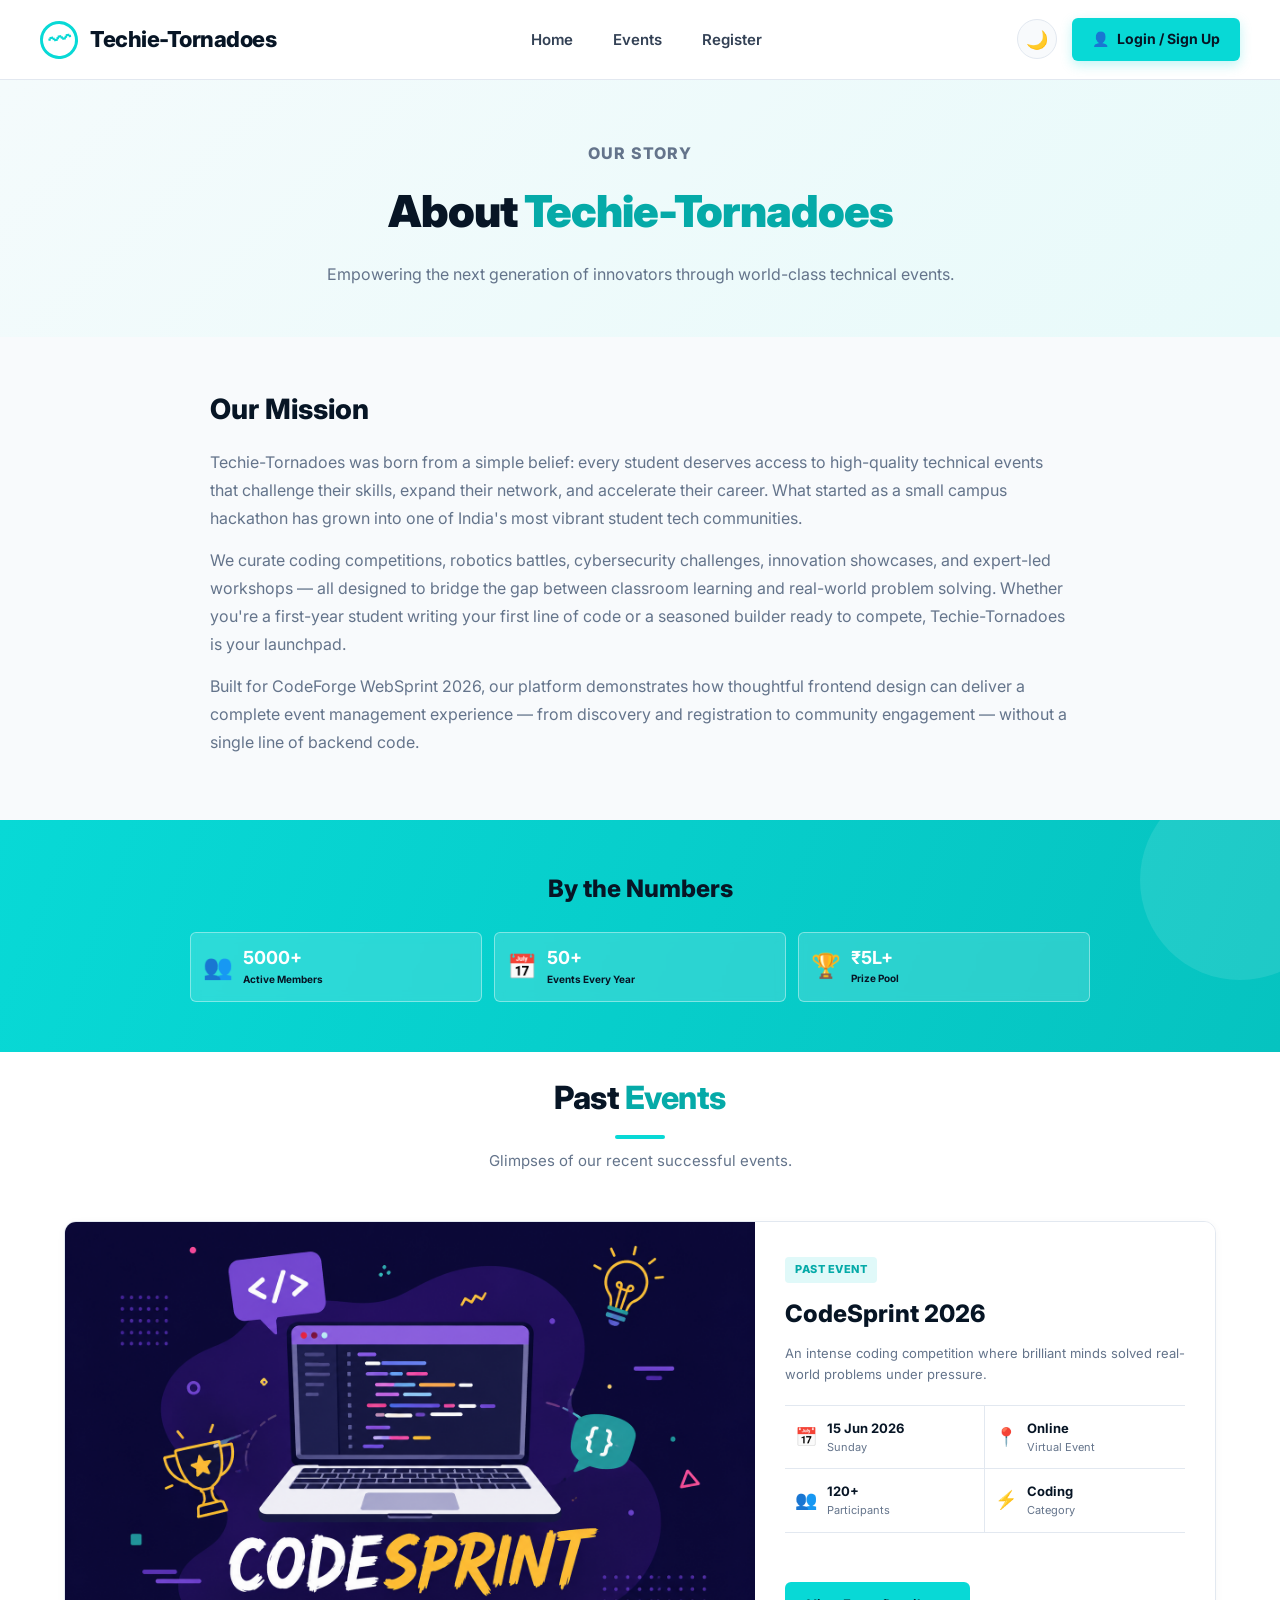
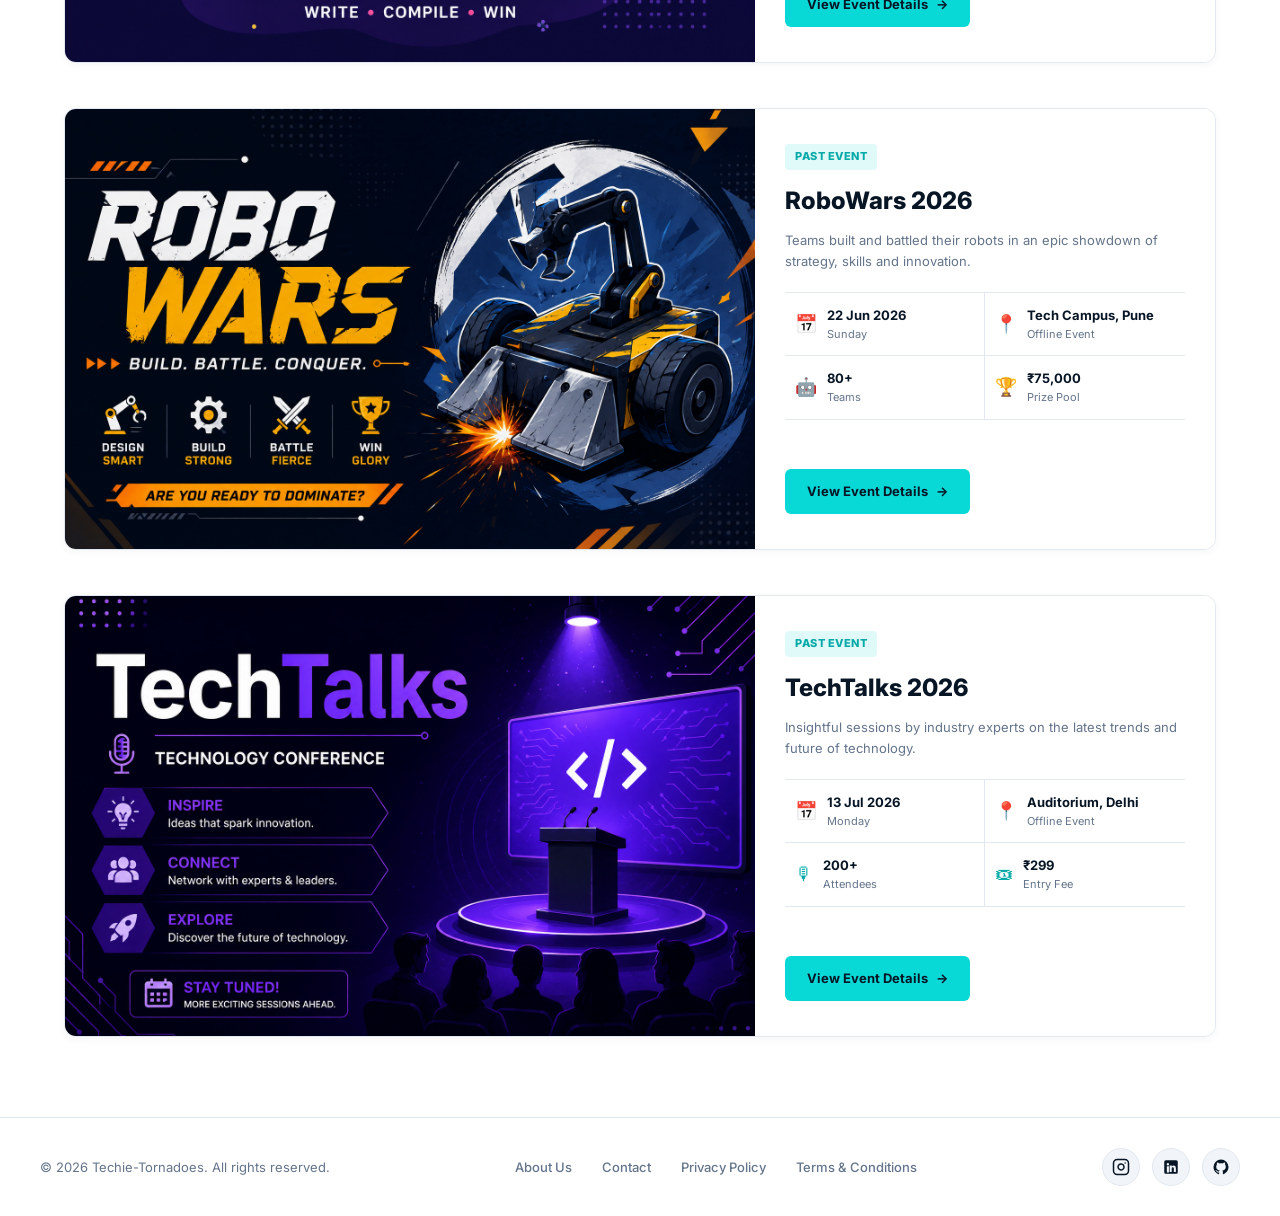
==== commit 146e1108: "edited" ====
--- a/about.html
+++ b/about.html
@@ -243,11 +243,26 @@
                 <a href="about.html">About Us</a>
                 <a href="contact.html">Contact</a>
                 <a href="privacy.html">Privacy Policy</a>
+                <a href="terms.html">Terms & Conditions</a>
             </div>
             <div class="social-links">
-                <a href="https://www.instagram.com/techietornadoes" target="_blank" rel="noopener" aria-label="Instagram">📸</a>
-                <a href="https://www.linkedin.com/company/techie-tornadoes" target="_blank" rel="noopener" aria-label="LinkedIn">in</a>
-                <a href="https://github.com/techie-tornadoes" target="_blank" rel="noopener" aria-label="GitHub">🐙</a>
+                <a href="https://www.instagram.com/techietornadoes" class="social-instagram" target="_blank" rel="noopener" aria-label="Instagram">
+                    <svg width="18" height="18" viewBox="0 0 24 24" fill="none" stroke="currentColor" stroke-width="2" stroke-linecap="round" stroke-linejoin="round">
+                        <rect x="2" y="2" width="20" height="20" rx="5" ry="5"></rect>
+                        <path d="M16 11.37A4 4 0 1 1 12.63 8 4 4 0 0 1 16 11.37z"></path>
+                        <line x1="17.5" y1="6.5" x2="17.51" y2="6.5"></line>
+                    </svg>
+                </a>
+                <a href="https://www.linkedin.com/company/techie-tornadoes" class="social-linkedin" target="_blank" rel="noopener" aria-label="LinkedIn">
+                    <svg width="18" height="18" viewBox="0 0 24 24" fill="currentColor">
+                        <path d="M19 3a2 2 0 0 1 2 2v14a2 2 0 0 1-2 2H5a2 2 0 0 1-2-2V5a2 2 0 0 1 2-2h14m-.5 15.5v-5.3a3.26 3.26 0 0 0-3.26-3.26c-.85 0-1.84.52-2.28 1.3v-1.11h-2.79v8.37h2.79v-4.93c0-.77.62-1.4 1.39-1.4a1.4 1.4 0 0 1 1.4 1.4v4.93h2.75M6.46 10.9v8.37H9.25V10.9H6.46M7.86 6.74a1.62 1.62 0 1 0 0 3.24 1.62 1.62 0 0 0 0-3.24z"/>
+                    </svg>
+                </a>
+                <a href="https://github.com/techie-tornadoes" class="social-github" target="_blank" rel="noopener" aria-label="GitHub">
+                    <svg width="18" height="18" viewBox="0 0 24 24" fill="currentColor">
+                        <path d="M12 2A10 10 0 0 0 2 12c0 4.42 2.87 8.17 6.84 9.5.5.08.66-.23.66-.5v-1.69c-2.77.6-3.36-1.34-3.36-1.34-.46-1.16-1.11-1.47-1.11-1.47-.91-.62.07-.6.07-.6 1 .07 1.53 1.03 1.53 1.03.87 1.52 2.34 1.07 2.91.83.1-.65.35-1.09.63-1.34-2.22-.25-4.55-1.11-4.55-4.92 0-1.11.38-2 1.03-2.71-.1-.25-.45-1.29.1-2.64 0 0 .84-.27 2.75 1.02.79-.22 1.65-.33 2.5-.33.85 0 1.71.11 2.5.33 1.91-1.29 2.75-1.02 2.75-1.02.55 1.35.2 2.39.1 2.64.65.71 1.03 1.6 1.03 2.71 0 3.82-2.34 4.66-4.57 4.91.36.31.69.92.69 1.85V21c0 .27.16.59.67.5C19.14 20.16 22 16.42 22 12A10 10 0 0 0 12 2z"/>
+                    </svg>
+                </a>
             </div>
         </div>
     </footer>
--- a/css/style.css
+++ b/css/style.css
@@ -33,8 +33,32 @@
     --shadow-sm: 0 2px 8px rgba(7, 21, 37, 0.04);
     --shadow: 0 8px 25px rgba(7, 21, 37, 0.08);
     --shadow-hover: 0 16px 35px rgba(7, 21, 37, 0.12);
+    --shadow-glow: 0 10px 30px rgba(8, 217, 214, 0.25);
 
     --transition: all 0.25s cubic-bezier(0.4, 0, 0.2, 1);
+}
+
+/* ================= KEYFRAME ANIMATIONS ================= */
+@keyframes floatSlow {
+    0%, 100% { transform: translateY(0); }
+    50% { transform: translateY(-8px); }
+}
+
+@keyframes pulseCyanGlow {
+    0% { box-shadow: 0 0 0 0 rgba(8, 217, 214, 0.4); }
+    70% { box-shadow: 0 0 0 8px rgba(8, 217, 214, 0); }
+    100% { box-shadow: 0 0 0 0 rgba(8, 217, 214, 0); }
+}
+
+@keyframes popBounce {
+    0% { transform: scale(0.94); }
+    50% { transform: scale(1.06); }
+    100% { transform: scale(1); }
+}
+
+@keyframes shimmerSheen {
+    0% { transform: translateX(-150%) skewX(-20deg); }
+    100% { transform: translateX(250%) skewX(-20deg); }
 }
 
 /* ================= RESET ================= */
@@ -57,6 +81,7 @@
     overflow-x: hidden;
     transition: background-color 0.3s ease, color 0.3s ease;
 }
+
 
 a {
     text-decoration: none;
@@ -625,17 +650,56 @@
 
 .social-links {
     display: flex;
-    gap: 20px;
+    align-items: center;
+    gap: 12px;
 }
 
 .social-links a {
-    color: var(--navy);
-    font-size: 16px;
-    font-weight: 700;
+    width: 38px;
+    height: 38px;
+    display: inline-flex;
+    align-items: center;
+    justify-content: center;
+    border-radius: 50%;
+    background: #f1f5f9;
+    color: var(--navy);
+    border: 1px solid #e2e8f0;
+    transition: var(--transition);
+}
+
+.social-links a svg {
+    width: 18px;
+    height: 18px;
+    transition: transform 0.25s ease;
 }
 
 .social-links a:hover {
-    color: var(--primary-dark);
+    transform: translateY(-3px);
+}
+
+.social-links a:hover svg {
+    transform: scale(1.1);
+}
+
+.social-links a.social-instagram:hover {
+    background: radial-gradient(circle at 30% 107%, #fdf497 0%, #fdf497 5%, #fd5949 45%, #d6249f 60%, #285AEB 90%);
+    color: #ffffff;
+    border-color: transparent;
+    box-shadow: 0 6px 16px rgba(214, 36, 159, 0.35);
+}
+
+.social-links a.social-linkedin:hover {
+    background: #0077b5;
+    color: #ffffff;
+    border-color: #0077b5;
+    box-shadow: 0 6px 16px rgba(0, 119, 181, 0.35);
+}
+
+.social-links a.social-github:hover {
+    background: #181717;
+    color: #ffffff;
+    border-color: #181717;
+    box-shadow: 0 6px 16px rgba(24, 23, 23, 0.35);
 }
 
 /* Button Ripple Effect */
@@ -652,4 +716,91 @@
         transform: scale(4);
         opacity: 0;
     }
+}
+
+/* Scroll Animations */
+.scroll-animate {
+    opacity: 1;
+    transform: translateY(0);
+    transition: opacity 0.28s cubic-bezier(0.4, 0, 0.2, 1), transform 0.28s cubic-bezier(0.4, 0, 0.2, 1);
+}
+
+.js-animate .scroll-animate:not(.visible) {
+    opacity: 0;
+    transform: translateY(10px);
+}
+
+.scroll-animate.visible {
+    opacity: 1 !important;
+    transform: translateY(0) !important;
+}
+
+
+/* Event Row Animate In */
+.event-animate-in {
+    animation: eventFadeSlide 0.28s cubic-bezier(0.4, 0, 0.2, 1) forwards;
+}
+
+@keyframes eventFadeSlide {
+    from {
+        opacity: 0;
+        transform: translateY(10px);
+    }
+    to {
+        opacity: 1;
+        transform: translateY(0);
+    }
+}
+
+/* Non-blocking Toast Container */
+.techie-toast-container {
+    position: fixed;
+    bottom: 24px;
+    right: 24px;
+    z-index: 9999;
+    display: flex;
+    flex-direction: column;
+    gap: 10px;
+    pointer-events: none;
+}
+
+.techie-toast {
+    pointer-events: auto;
+    min-width: 260px;
+    padding: 12px 18px;
+    background: var(--navy);
+    color: white;
+    border-left: 4px solid var(--primary);
+    border-radius: 6px;
+    font-size: 13px;
+    font-weight: 600;
+    display: flex;
+    align-items: center;
+    gap: 10px;
+    box-shadow: 0 10px 25px rgba(0, 0, 0, 0.25);
+    opacity: 0;
+    transform: translateY(15px);
+    transition: all 0.25s cubic-bezier(0.4, 0, 0.2, 1);
+}
+
+.techie-toast.toast-show {
+    opacity: 1;
+    transform: translateY(0);
+}
+
+.techie-toast.toast-hide {
+    opacity: 0;
+    transform: translateY(15px);
+}
+.main-event-image {
+    width: 100%;
+    height: 440px;
+    object-fit: cover;
+    object-position: center;
+    display: block;
+}
+img {
+    max-width: 100%;
+    height: auto;
+    display: block;
 }
--- a/css/registration.css
+++ b/css/registration.css
@@ -74,10 +74,89 @@
 
 .intro-description {
     color: #1e293b;
-    font-size: 16px;
+    font-size: 15.5px;
     line-height: 1.6;
-    margin-bottom: 30px;
-    max-width: 480px;
+    margin-bottom: 20px;
+    max-width: 520px;
+}
+
+/* ================= PREMIUM REGISTRATION VISUAL ================= */
+.intro-visual-wrapper {
+    margin-bottom: 24px;
+    width: 100%;
+    max-width: 500px;
+    position: relative;
+}
+
+.intro-visual-card {
+    position: relative;
+    width: 100%;
+    min-height: 250px;
+    border-radius: 18px;
+    background: rgba(255, 255, 255, 0.22);
+    backdrop-filter: blur(12px);
+    -webkit-backdrop-filter: blur(12px);
+    border: 1.5px solid rgba(255, 255, 255, 0.45);
+    box-shadow: 0 16px 36px rgba(7, 21, 37, 0.12);
+    display: flex;
+    align-items: center;
+    justify-content: center;
+    padding: 16px;
+    overflow: visible;
+    transition: transform 0.4s ease, box-shadow 0.4s ease;
+}
+
+.intro-visual-card:hover {
+    transform: translateY(-3px);
+    box-shadow: 0 22px 42px rgba(7, 21, 37, 0.18);
+}
+
+.register-hero-img {
+    width: 100%;
+    max-height: 220px;
+    object-fit: contain;
+    object-position: center;
+    filter: drop-shadow(0 10px 22px rgba(7, 21, 37, 0.15));
+    transition: transform 0.4s ease;
+}
+
+.intro-visual-card:hover .register-hero-img {
+    transform: scale(1.03);
+}
+
+.visual-badge {
+    position: absolute;
+    display: inline-flex;
+    align-items: center;
+    gap: 8px;
+    padding: 8px 16px;
+    background: rgba(7, 21, 37, 0.9);
+    backdrop-filter: blur(8px);
+    -webkit-backdrop-filter: blur(8px);
+    border: 1px solid rgba(255, 255, 255, 0.25);
+    border-radius: 30px;
+    color: #ffffff;
+    font-size: 12.5px;
+    font-weight: 750;
+    box-shadow: 0 8px 24px rgba(7, 21, 37, 0.25);
+    z-index: 3;
+    animation: floatSlow 3.5s ease-in-out infinite;
+}
+
+.visual-badge.badge-top-right {
+    top: -12px;
+    right: -10px;
+    animation-delay: 0s;
+}
+
+.visual-badge.badge-bottom-left {
+    bottom: -12px;
+    left: -10px;
+    animation-delay: 1.8s;
+}
+
+.badge-icon {
+    font-size: 14px;
 }
 
 /* Stats Cards */
@@ -206,8 +285,9 @@
 }
 
 .input-wrapper:focus-within {
-    border-color: var(--primary);
-    box-shadow: 0 0 0 3px rgba(8, 217, 214, 0.15);
+    border-color: var(--primary-dark);
+    box-shadow: 0 0 0 4px rgba(8, 217, 214, 0.2);
+    transform: translateY(-1px);
 }
 
 .input-wrapper > span {
@@ -246,9 +326,11 @@
 }
 
 .form-group select:focus {
-    border-color: var(--primary);
-    box-shadow: 0 0 0 3px rgba(8, 217, 214, 0.15);
-}
+    border-color: var(--primary-dark);
+    box-shadow: 0 0 0 4px rgba(8, 217, 214, 0.2);
+    transform: translateY(-1px);
+}
+
 
 /* Password Toggle */
 .password-toggle {
@@ -373,25 +455,58 @@
 }
 
 .social-register button {
-    height: 40px;
+    height: 44px;
     display: flex;
     align-items: center;
     justify-content: center;
-    gap: 6px;
-    border: 1px solid var(--border);
-    border-radius: var(--radius-sm);
-    background: var(--white);
-    color: var(--text);
-    font-size: 12px;
-    font-weight: 600;
+    gap: 8px;
+    border-radius: var(--radius-sm);
+    font-size: 13px;
+    font-weight: 700;
     cursor: pointer;
     transition: var(--transition);
 }
 
-.social-register button:hover {
-    border-color: var(--primary);
-    background: var(--background);
-}
+.social-register .btn-google {
+    background: #ffffff;
+    border: 1px solid #dadce0;
+    color: #3c4043;
+    box-shadow: 0 1px 3px rgba(0, 0, 0, 0.08);
+}
+
+.social-register .btn-google:hover {
+    background: #f8fafc;
+    border-color: #c5d0da;
+    box-shadow: 0 4px 12px rgba(60, 64, 67, 0.15);
+    transform: translateY(-1px);
+}
+.social-register .btn-linkedin {
+    background: #e8f3fc;
+    border: 1px solid #b8dcf5;
+    color: #0a66c2;
+    box-shadow: 0 1px 3px rgba(10, 102, 194, 0.1);
+}
+
+.social-register .btn-linkedin:hover {
+    background: #d5eafa;
+    border-color: #0a66c2;
+    box-shadow: 0 4px 12px rgba(10, 102, 194, 0.2);
+    transform: translateY(-1px);
+}
+.social-register .btn-github {
+    background: #b5b6b8;
+    border: 1px solid #282a2c;
+    color: #000000;
+    box-shadow: 0 2px 6px rgba(36, 41, 46, 0.25);
+}
+
+.social-register .btn-github:hover {
+    background: #d6dde3;
+    border-color: #1b1f23;
+    box-shadow: 0 4px 12px rgba(36, 41, 46, 0.35);
+    transform: translateY(-1px);
+}
+
 
 /* ================= WHY JOIN US ================= */
 .why-join {
@@ -790,4 +905,248 @@
 .lookup-item-card .l-meta {
     font-size: 11px;
     color: #64748b;
-}+}
+
+/* =========================================================
+   REALISTIC GOOGLE SIGN-IN DIALOG
+   ========================================================= */
+
+.gsi-modal-dialog {
+    position: relative;
+    width: 100%;
+    max-width: 400px;
+    max-height: 85vh;
+    overflow-y: auto;
+    background: #ffffff;
+    border-radius: 20px;
+    box-shadow: 0 12px 40px rgba(0, 0, 0, 0.25);
+    padding: 40px 40px 24px;
+    font-family: 'Inter', 'Segoe UI', Roboto, sans-serif;
+    transform: translateY(10px);
+    transition: transform 0.25s ease;
+}
+
+.social-auth-modal.active .gsi-modal-dialog {
+    transform: translateY(0);
+}
+
+.gsi-close-btn {
+    position: absolute;
+    top: 14px;
+    right: 14px;
+    width: 32px;
+    height: 32px;
+    border: none;
+    background: transparent;
+    border-radius: 50%;
+    font-size: 20px;
+    line-height: 1;
+    color: #5f6368;
+    cursor: pointer;
+    transition: background 0.15s ease;
+}
+
+.gsi-close-btn:hover {
+    background: #f1f3f4;
+}
+
+.gsi-header {
+    text-align: center;
+    margin-bottom: 24px;
+}
+
+.gsi-logo {
+    display: flex;
+    align-items: center;
+    justify-content: center;
+    margin-bottom: 16px;
+}
+
+.gsi-logo svg {
+    width: 40px;
+    height: 40px;
+}
+
+.gsi-header h2 {
+    font-size: 20px;
+    font-weight: 500;
+    color: #202124;
+    margin-bottom: 8px;
+    letter-spacing: -0.2px;
+}
+
+.gsi-header p {
+    font-size: 14px;
+    color: #5f6368;
+    line-height: 1.4;
+}
+
+.gsi-header p strong {
+    font-weight: 600;
+    color: #202124;
+}
+
+.gsi-account-list {
+    border: 1px solid #dadce0;
+    border-radius: 8px;
+    overflow: hidden;
+    margin-bottom: 16px;
+}
+
+.gsi-account-row {
+    display: flex;
+    align-items: center;
+    gap: 14px;
+    padding: 12px 16px;
+    cursor: pointer;
+    border-bottom: 1px solid #e8eaed;
+    transition: background 0.15s ease;
+    background: #ffffff;
+}
+
+.gsi-account-row:last-child {
+    border-bottom: none;
+}
+
+.gsi-account-row:hover {
+    background: #f8f9fa;
+}
+
+.gsi-account-row input[type="radio"] {
+    display: none;
+}
+
+.gsi-avatar {
+    width: 32px;
+    height: 32px;
+    border-radius: 50%;
+    background: #1a73e8;
+    color: white;
+    display: flex;
+    align-items: center;
+    justify-content: center;
+    font-size: 14px;
+    font-weight: 600;
+    flex-shrink: 0;
+}
+
+.gsi-avatar-plus {
+    background: #f1f3f4;
+    color: #5f6368;
+    font-size: 18px;
+    font-weight: 400;
+}
+
+.gsi-acc-text {
+    display: flex;
+    flex-direction: column;
+    gap: 1px;
+    text-align: left;
+}
+
+.gsi-acc-text strong {
+    font-size: 14px;
+    font-weight: 500;
+    color: #202124;
+}
+
+.gsi-acc-text span {
+    font-size: 13px;
+    color: #5f6368;
+}
+
+.gsi-add-account {
+    border: none;
+    width: 100%;
+    font: inherit;
+    text-align: left;
+}
+
+.gsi-custom-fields {
+    margin-bottom: 16px;
+    display: flex;
+    flex-direction: column;
+    gap: 12px;
+}
+
+.gsi-input-group label {
+    display: block;
+    font-size: 12px;
+    font-weight: 600;
+    color: #202124;
+    margin-bottom: 4px;
+}
+
+.gsi-input-group input {
+    width: 100%;
+    height: 40px;
+    padding: 0 12px;
+    border: 1px solid #dadce0;
+    border-radius: 6px;
+    font-size: 14px;
+    outline: none;
+    transition: border-color 0.15s ease;
+}
+
+.gsi-input-group input:focus {
+    border-color: #1a73e8;
+    box-shadow: 0 0 0 1px #1a73e8;
+}
+
+.gsi-event-note {
+    background: #f8f9fa;
+    border-radius: 8px;
+    padding: 10px 14px;
+    font-size: 13px;
+    color: #5f6368;
+    margin-bottom: 16px;
+}
+
+.gsi-event-note strong {
+    color: #202124;
+}
+
+.gsi-footer-note {
+    font-size: 12px;
+    color: #5f6368;
+    line-height: 1.5;
+    margin-bottom: 24px;
+}
+
+.gsi-actions {
+    display: flex;
+    justify-content: flex-end;
+    gap: 12px;
+}
+
+.gsi-actions .social-cancel-btn {
+    border: none;
+    background: transparent;
+    color: #1a73e8;
+    font-size: 14px;
+    font-weight: 500;
+    padding: 10px 12px;
+    cursor: pointer;
+    border-radius: 4px;
+}
+
+.gsi-actions .social-cancel-btn:hover {
+    background: #f1f3f4;
+}
+
+.gsi-confirm-btn {
+    background: #1a73e8 !important;
+    border: none;
+    border-radius: 4px;
+    padding: 10px 24px;
+    color: white;
+    font-size: 14px;
+    font-weight: 500;
+    cursor: pointer;
+    transition: background 0.15s ease;
+    flex: none !important;
+}
+
+.gsi-confirm-btn:hover {
+    background: #1765cc !important;
+}
--- a/css/pages.css
+++ b/css/pages.css
@@ -5,16 +5,22 @@
 
 /* ================= SCROLL & LOAD ANIMATIONS ================= */
 .scroll-animate {
+    opacity: 1;
+    transform: translateY(0);
+    transition: opacity 0.25s cubic-bezier(0.4, 0, 0.2, 1),
+                transform 0.25s cubic-bezier(0.4, 0, 0.2, 1);
+}
+
+.js-animate .scroll-animate:not(.visible) {
     opacity: 0;
     transform: translateY(10px);
-    transition: opacity 0.25s cubic-bezier(0.4, 0, 0.2, 1),
-                transform 0.25s cubic-bezier(0.4, 0, 0.2, 1);
 }
 
 .scroll-animate.visible {
-    opacity: 1;
-    transform: translateY(0);
-}
+    opacity: 1 !important;
+    transform: translateY(0) !important;
+}
+
 
 .event-row.event-animate-in {
     opacity: 0;
@@ -437,3 +443,237 @@
     line-height: 1.65;
     margin: 0;
 }
+
+/* ================= SOCIAL OAUTH MODAL ================= */
+.social-auth-modal {
+    position: fixed;
+    inset: 0;
+    z-index: 10000;
+    display: flex;
+    align-items: center;
+    justify-content: center;
+    opacity: 0;
+    visibility: hidden;
+    transition: opacity 0.25s cubic-bezier(0.4, 0, 0.2, 1);
+}
+
+.social-auth-modal.active {
+    opacity: 1;
+    visibility: visible;
+}
+
+.social-modal-backdrop {
+    position: absolute;
+    inset: 0;
+    background: rgba(7, 21, 37, 0.65);
+    backdrop-filter: blur(4px);
+}
+
+.social-modal-dialog {
+    position: relative;
+    z-index: 2;
+    width: 90%;
+    max-width: 480px;
+    background: var(--white);
+    border-radius: 12px;
+    box-shadow: 0 20px 50px rgba(0, 0, 0, 0.3);
+    overflow: hidden;
+    transform: scale(0.95);
+    transition: transform 0.25s cubic-bezier(0.4, 0, 0.2, 1);
+}
+
+.social-auth-modal.active .social-modal-dialog {
+    transform: scale(1);
+}
+
+.social-modal-header {
+    padding: 20px 24px 16px;
+    display: flex;
+    align-items: center;
+    gap: 14px;
+    border-bottom: 1px solid var(--border);
+    position: relative;
+}
+
+.provider-badge {
+    width: 40px;
+    height: 40px;
+    border-radius: 50%;
+    display: flex;
+    align-items: center;
+    justify-content: center;
+    color: white;
+    font-size: 20px;
+    flex-shrink: 0;
+}
+
+.social-modal-header h3 {
+    font-size: 18px;
+    font-weight: 800;
+    color: var(--navy);
+    margin: 0;
+}
+
+.social-modal-header p {
+    font-size: 12px;
+    color: var(--text-muted);
+    margin: 2px 0 0;
+}
+
+.social-close-btn {
+    position: absolute;
+    top: 16px;
+    right: 18px;
+    background: none;
+    border: none;
+    font-size: 24px;
+    color: var(--text-muted);
+    cursor: pointer;
+}
+
+.social-modal-body {
+    padding: 20px 24px;
+}
+
+.section-title {
+    font-size: 13px;
+    font-weight: 700;
+    color: var(--navy);
+    margin-bottom: 12px;
+}
+
+.account-options-list {
+    display: flex;
+    flex-direction: column;
+    gap: 10px;
+    margin-bottom: 14px;
+}
+
+.account-option-item {
+    display: flex;
+    align-items: center;
+    gap: 12px;
+    padding: 12px;
+    border: 1px solid var(--border);
+    border-radius: 8px;
+    cursor: pointer;
+    transition: var(--transition);
+}
+
+.account-option-item:hover,
+.account-option-item.selected {
+    border-color: var(--primary-dark);
+    background: var(--primary-light);
+}
+
+.account-option-item input[type="radio"] {
+    accent-color: var(--primary-dark);
+    cursor: pointer;
+}
+
+.acc-avatar {
+    width: 34px;
+    height: 34px;
+    border-radius: 50%;
+    background: var(--navy);
+    color: white;
+    font-weight: 800;
+    display: flex;
+    align-items: center;
+    justify-content: center;
+    font-size: 14px;
+    flex-shrink: 0;
+}
+
+.acc-details strong {
+    display: block;
+    font-size: 13px;
+    color: var(--navy);
+}
+
+.acc-details span {
+    display: block;
+    font-size: 11px;
+    color: var(--text-muted);
+}
+
+.custom-account-toggle button {
+    background: none;
+    border: none;
+    color: var(--primary-dark);
+    font-size: 12px;
+    font-weight: 700;
+    cursor: pointer;
+    padding: 0;
+}
+
+.custom-acc-fields {
+    margin-top: 12px;
+    display: flex;
+    flex-direction: column;
+    gap: 10px;
+    padding: 12px;
+    background: var(--background);
+    border-radius: 6px;
+}
+
+.custom-acc-fields input {
+    width: 100%;
+    padding: 8px 12px;
+    border: 1px solid var(--border);
+    border-radius: 4px;
+    font-size: 13px;
+}
+
+.auth-permissions {
+    margin-top: 14px;
+    padding: 10px;
+    background: #f8fafc;
+    border-radius: 6px;
+    border-left: 3px solid var(--primary-dark);
+}
+
+.auth-permissions small {
+    color: var(--text-muted);
+    font-size: 11px;
+    display: block;
+    line-height: 1.4;
+}
+
+.social-modal-footer {
+    padding: 16px 24px;
+    background: #f8fafc;
+    border-top: 1px solid var(--border);
+    display: flex;
+    align-items: center;
+    justify-content: flex-end;
+    gap: 12px;
+}
+
+.social-cancel-btn {
+    padding: 8px 16px;
+    border: 1px solid var(--border);
+    background: white;
+    color: var(--navy);
+    border-radius: 6px;
+    font-size: 13px;
+    font-weight: 600;
+    cursor: pointer;
+}
+
+.social-confirm-btn {
+    padding: 9px 20px;
+    border: none;
+    color: white;
+    border-radius: 6px;
+    font-size: 13px;
+    font-weight: 700;
+    cursor: pointer;
+    box-shadow: 0 4px 12px rgba(0, 0, 0, 0.15);
+    transition: var(--transition);
+}
+
+.social-confirm-btn:hover {
+    transform: translateY(-1px);
+}
+
--- a/css/dark-mode.css
+++ b/css/dark-mode.css
@@ -1,6 +1,6 @@
 /* =====================================================
-   TECHIE-TORNADOES
-   DARK MODE THEME
+   TECHIE-TORNADOES - DARK MODE STYLESHEET
+   Flawless Dark Palette & Zero White Element Glitches
    ===================================================== */
 
 body.dark-mode,
@@ -8,702 +8,1005 @@
     --background: #07111e;
     --white: #0d1929;
     --navy: #f8fafc;
+    --navy-light: #152232;
+    --dark: #050c17;
 
     --text: #e2e8f0;
     --text-muted: #94a3b8;
 
-    --border: #1e2d42;
+    --border: #1e2e45;
     --border-subtle: #162436;
 
-    --shadow: 0 8px 30px rgba(0, 0, 0, 0.4);
-    --shadow-hover: 0 16px 40px rgba(0, 0, 0, 0.6);
+    --shadow: 0 8px 30px rgba(0, 0, 0, 0.45);
+    --shadow-hover: 0 16px 40px rgba(0, 0, 0, 0.65);
 
     background-color: var(--background);
     color: var(--text);
 }
 
-
-/* =====================================================
-   NAVBAR
+/* Specific tokens for Events Page in Dark Mode */
+body.dark-mode.events-page,
+body.dark-mode .events-page,
+[data-theme="dark"] .events-page {
+    --events-surface: #0f1d2e;
+    --events-surface-alt: #152438;
+    --events-surface-card: #18283e;
+    --events-border: #1e2e45;
+    --events-border-subtle: #24364e;
+    --events-navy: #f8fafc;
+    --events-text: #f8fafc;
+    --events-text-muted: #cbd5e1;
+    --events-text-subtle: #94a3b8;
+    --events-teal-light: rgba(8, 217, 214, 0.12);
+    --events-shadow: 0 8px 24px rgba(0, 0, 0, 0.35);
+    --events-shadow-hover: 0 16px 36px rgba(8, 217, 214, 0.25), 0 4px 16px rgba(0, 0, 0, 0.4);
+}
+
+/* =====================================================
+   NAVBAR & BRAND
    ===================================================== */
 
-body.dark-mode .navbar {
+body.dark-mode .navbar,
+[data-theme="dark"] .navbar {
     background: #0b1726;
     border-bottom-color: #1e2d42;
 }
 
-body.dark-mode .brand {
+body.dark-mode .brand,
+[data-theme="dark"] .brand {
     color: #f8fafc;
 }
 
-body.dark-mode .nav-links a {
+body.dark-mode .nav-links a,
+[data-theme="dark"] .nav-links a {
     color: #cbd5e1;
 }
 
 body.dark-mode .nav-links a:hover,
-body.dark-mode .nav-links a.active {
+body.dark-mode .nav-links a.active,
+[data-theme="dark"] .nav-links a:hover,
+[data-theme="dark"] .nav-links a.active {
     color: var(--primary);
 }
 
-body.dark-mode .dark-mode-toggle {
+body.dark-mode .dark-mode-toggle,
+[data-theme="dark"] .dark-mode-toggle {
     background: #162538;
     border-color: #283a54;
     color: #fbbf24;
 }
 
-
-/* =====================================================
-   LOGIN / SIGN UP BUTTON
-   ===================================================== */
-
-body.dark-mode .login-btn {
+body.dark-mode .dark-mode-toggle:hover,
+[data-theme="dark"] .dark-mode-toggle:hover {
+    background: #1e334d;
+    border-color: var(--primary);
+}
+
+body.dark-mode .login-btn,
+[data-theme="dark"] .login-btn {
     background: var(--primary);
     color: #07111e;
     border-color: var(--primary);
 }
 
-body.dark-mode .login-btn:hover {
+body.dark-mode .login-btn:hover,
+[data-theme="dark"] .login-btn:hover {
     background: #06c6c4;
     color: #07111e;
 }
 
-
-/* =====================================================
-   HERO SECTION
+/* =====================================================
+   HOME HERO SECTION (DARK MODE)
    ===================================================== */
 
-body.dark-mode .hero {
-    background: #07111e;
-}
-
-body.dark-mode .hero-text::after {
-    background: #07111e;
-}
-
-
-/* Main hero heading */
-
-body.dark-mode .hero h1 {
+body.dark-mode .hero,
+[data-theme="dark"] .hero {
+    background: #07111e !important;
+}
+
+body.dark-mode .hero-text,
+[data-theme="dark"] .hero-text {
+    background: linear-gradient(110deg, #08d9d6 0%, #06c3c0 100%) !important;
+}
+
+body.dark-mode .hero h1,
+[data-theme="dark"] .hero h1 {
+    color: #071525 !important;
+}
+
+body.dark-mode .hero h1 span.turquoise,
+[data-theme="dark"] .hero h1 span.turquoise {
+    color: #ffffff !important;
+}
+
+body.dark-mode .eyebrow,
+[data-theme="dark"] .eyebrow {
+    color: #071525 !important;
+    background: rgba(7, 21, 37, 0.12) !important;
+}
+
+body.dark-mode .hero-description,
+[data-theme="dark"] .hero-description {
+    color: #102636 !important;
+}
+
+/* Hero Action Buttons in Dark Mode */
+body.dark-mode .hero-buttons .primary-btn,
+[data-theme="dark"] .hero-buttons .primary-btn {
+    background: #07111e !important;
+    color: #ffffff !important;
+    border: 2px solid #07111e !important;
+}
+
+body.dark-mode .hero-buttons .primary-btn:hover,
+[data-theme="dark"] .hero-buttons .primary-btn:hover {
+    background: #0d1929 !important;
+    border-color: var(--primary) !important;
+    color: var(--primary) !important;
+    transform: translateY(-2px);
+}
+
+body.dark-mode .hero-buttons .secondary-btn,
+[data-theme="dark"] .hero-buttons .secondary-btn {
+    background: rgba(7, 17, 30, 0.15) !important;
+    color: #07111e !important;
+    border: 2px solid #07111e !important;
+}
+
+body.dark-mode .hero-buttons .secondary-btn:hover,
+[data-theme="dark"] .hero-buttons .secondary-btn:hover {
+    background: #07111e !important;
+    color: #ffffff !important;
+    border-color: #07111e !important;
+    transform: translateY(-2px);
+}
+
+/* =====================================================
+   HIGHLIGHTS SECTION (DARK MODE)
+   ===================================================== */
+
+body.dark-mode .highlights,
+[data-theme="dark"] .highlights {
+    background: #091524;
+}
+
+body.dark-mode .section-header h2,
+[data-theme="dark"] .section-header h2 {
     color: #f8fafc;
 }
 
-
-/* Highlighted word inside heading */
-
-body.dark-mode .hero h1 span {
-    color: var(--primary);
-}
-
-
-/* Small heading above hero */
-
-body.dark-mode .eyebrow {
-    color: #07111e;
-}
-
-
-/* Hero description */
-
-body.dark-mode .hero-description {
-    color: #e2e8f0;
-}
-
-
-/* =====================================================
-   HERO BUTTONS
-   BOTH BUTTONS HAVE THE SAME STYLE
-   ===================================================== */
-
-body.dark-mode .hero-buttons {
-    display: flex;
-    gap: 16px;
-    align-items: center;
-}
-
-
-/* Common style */
-
-body.dark-mode .hero-buttons .primary-btn,
-body.dark-mode .hero-buttons .secondary-btn {
-
-    min-width: 180px;
-    height: 52px;
-
-    padding: 0 24px;
-
-    display: inline-flex;
-    align-items: center;
-    justify-content: center;
-    gap: 8px;
-
-    border-radius: 8px;
-
-    background: var(--primary);
-    border: 2px solid var(--primary);
-
-    color: #07111e;
-
-    font-size: 15px;
-    font-weight: 700;
-
-    text-decoration: none;
-
-    cursor: pointer;
-
-    transition:
-        transform 0.25s ease,
-        background-color 0.25s ease,
-        border-color 0.25s ease,
-        box-shadow 0.25s ease;
-}
-
-
-/* Hover */
-
-body.dark-mode .hero-buttons .primary-btn:hover,
-body.dark-mode .hero-buttons .secondary-btn:hover {
-
-    background: #06c6c4;
-    border-color: #06c6c4;
-
-    color: #07111e;
-
-    transform: translateY(-3px);
-
-    box-shadow:
-        0 8px 20px rgba(8, 217, 214, 0.25);
-}
-
-
-/* Click */
-
-body.dark-mode .hero-buttons .primary-btn:active,
-body.dark-mode .hero-buttons .secondary-btn:active {
-    transform: translateY(-1px);
-}
-
-
-/* =====================================================
-   BUTTON ICON / ARROW
-   ===================================================== */
-
-body.dark-mode .hero-buttons .primary-btn span,
-body.dark-mode .hero-buttons .secondary-btn span {
-    color: #07111e;
-}
-
-
-/* =====================================================
-   HIGHLIGHTS SECTION
-   ===================================================== */
-
-body.dark-mode .highlights {
-    background: #091524;
-}
-
-body.dark-mode .section-header h2 {
-    color: #f8fafc;
-}
-
-body.dark-mode .highlight-event {
+body.dark-mode .highlight-event,
+[data-theme="dark"] .highlight-event {
     background: #0f1d2e;
     border-color: #1e2e45;
 }
 
-body.dark-mode .event-details {
+body.dark-mode .highlight-event .event-details,
+[data-theme="dark"] .highlight-event .event-details {
     background: #0f1d2e;
 }
 
-body.dark-mode .event-details h3 {
+body.dark-mode .highlight-event h3,
+[data-theme="dark"] .highlight-event h3 {
     color: #f8fafc;
 }
 
-body.dark-mode .event-info strong {
+body.dark-mode .highlight-event .event-description,
+[data-theme="dark"] .highlight-event .event-description {
+    color: #94a3b8;
+}
+
+body.dark-mode .highlight-event .event-info strong,
+[data-theme="dark"] .highlight-event .event-info strong {
     color: #f8fafc;
 }
 
-body.dark-mode .past-event {
+body.dark-mode .highlight-event .event-info small,
+[data-theme="dark"] .highlight-event .event-info small {
+    color: #64748b;
+}
+
+body.dark-mode .past-event,
+[data-theme="dark"] .past-event {
     background: rgba(8, 217, 214, 0.15);
     color: var(--primary);
 }
 
-
-/* =====================================================
-   EVENTS PAGE HERO
+/* =====================================================
+   EVENTS PAGE HERO & CONTROLS (DARK MODE)
    ===================================================== */
 
-body.dark-mode .events-hero {
-    background: #07111e;
-}
-
-body.dark-mode .events-hero-text h1 {
-    color: #f8fafc;
-}
-
-body.dark-mode .events-eyebrow {
-    color: var(--primary);
-    background: rgba(8, 217, 214, 0.12);
-}
-
-body.dark-mode .events-hero-text p {
-    color: #cbd5e1;
-}
-
-body.dark-mode .events-hero::after {
-    background: linear-gradient(
-        to bottom,
-        transparent,
-        var(--background)
-    );
-}
-
-
-/* =====================================================
-   SEARCH AND FILTER
+body.dark-mode .events-hero,
+[data-theme="dark"] .events-hero {
+    background: #07111e !important;
+}
+
+body.dark-mode .events-hero-text,
+[data-theme="dark"] .events-hero-text {
+    background: linear-gradient(110deg, #08d9d6 0%, #06c3c0 100%) !important;
+}
+
+body.dark-mode .events-eyebrow,
+[data-theme="dark"] .events-eyebrow {
+    color: #071525 !important;
+}
+
+body.dark-mode .events-hero h1,
+[data-theme="dark"] .events-hero h1 {
+    color: #071525 !important;
+}
+
+body.dark-mode .events-hero h1 span.turquoise,
+[data-theme="dark"] .events-hero h1 span.turquoise {
+    color: #ffffff !important;
+}
+
+body.dark-mode .events-hero-description,
+[data-theme="dark"] .events-hero-description {
+    color: #102636 !important;
+}
+
+body.dark-mode .events-primary-btn,
+[data-theme="dark"] .events-primary-btn {
+    background: #071525 !important;
+    color: #ffffff !important;
+}
+
+body.dark-mode .events-primary-btn:hover,
+[data-theme="dark"] .events-primary-btn:hover {
+    background: #112338 !important;
+}
+
+body.dark-mode .events-secondary-btn,
+[data-theme="dark"] .events-secondary-btn {
+    border-color: #071525 !important;
+    color: #071525 !important;
+}
+
+body.dark-mode .events-secondary-btn:hover,
+[data-theme="dark"] .events-secondary-btn:hover {
+    background: rgba(7, 21, 37, 0.1) !important;
+}
+
+/* Event Controls */
+body.dark-mode .event-controls,
+[data-theme="dark"] .event-controls {
+    background: #0f1d2e !important;
+    border-color: #1e2e45 !important;
+    box-shadow: 0 4px 16px rgba(0, 0, 0, 0.3) !important;
+}
+
+body.dark-mode .search-box,
+[data-theme="dark"] .search-box {
+    background: #152438 !important;
+    border-color: #24364e !important;
+}
+
+body.dark-mode .search-box:focus-within,
+[data-theme="dark"] .search-box:focus-within {
+    background: #1a2d45 !important;
+    border-color: var(--primary) !important;
+    box-shadow: 0 0 0 3px rgba(8, 217, 214, 0.2) !important;
+}
+
+body.dark-mode .search-box input,
+[data-theme="dark"] .search-box input {
+    color: #f8fafc !important;
+}
+
+body.dark-mode .search-box input::placeholder,
+[data-theme="dark"] .search-box input::placeholder {
+    color: #64748b !important;
+}
+
+body.dark-mode .filter-select,
+[data-theme="dark"] .filter-select {
+    background: #152438 !important;
+    border-color: #24364e !important;
+    color: #f8fafc !important;
+}
+
+body.dark-mode .filter-select option,
+[data-theme="dark"] .filter-select option {
+    background: #152438 !important;
+    color: #f8fafc !important;
+}
+
+body.dark-mode .filter-select:hover,
+[data-theme="dark"] .filter-select:hover {
+    border-color: #3b5373 !important;
+    background: #18283e !important;
+}
+
+body.dark-mode .filter-select:focus,
+[data-theme="dark"] .filter-select:focus {
+    border-color: var(--primary) !important;
+    background: #1a2d45 !important;
+    box-shadow: 0 0 0 3px rgba(8, 217, 214, 0.2) !important;
+}
+
+/* Category Filter Chips */
+body.dark-mode .category-filter,
+[data-theme="dark"] .category-filter {
+    background: #0f1d2e !important;
+    border-color: #1e2e45 !important;
+    color: #cbd5e1 !important;
+}
+
+body.dark-mode .category-filter:hover,
+[data-theme="dark"] .category-filter:hover {
+    border-color: var(--primary) !important;
+    color: var(--primary) !important;
+    background: #152438 !important;
+}
+
+body.dark-mode .category-filter.active,
+[data-theme="dark"] .category-filter.active {
+    background: linear-gradient(135deg, var(--primary) 0%, #06c3c0 100%) !important;
+    border-color: transparent !important;
+    color: #071525 !important;
+}
+
+/* =====================================================
+   EVENT CARDS (DARK MODE)
    ===================================================== */
 
-body.dark-mode .event-controls {
-    background: #0f1d2e;
-    border-color: #1e2e45;
-
-    box-shadow:
-        0 2px 12px rgba(0, 0, 0, 0.25);
-}
-
-body.dark-mode .search-box,
-body.dark-mode .filter-select,
-body.dark-mode .category-filter {
-    background: #152438;
-    border-color: #24364e;
-    color: #e2e8f0;
-}
-
-body.dark-mode .search-box:focus-within,
-body.dark-mode .filter-select:focus {
-    background: #1a2d45;
-    border-color: var(--primary);
-
-    box-shadow:
-        0 0 0 3px rgba(8, 217, 214, 0.15);
-}
-
-body.dark-mode .filter-select:hover {
-    background: #1a2d45;
-    border-color: #2e4562;
-}
-
-body.dark-mode .search-box input {
-    color: #e2e8f0;
-}
-
-body.dark-mode .search-box input::placeholder {
-    color: #64748b;
-}
-
-body.dark-mode .category-filter:hover {
-    border-color: var(--primary);
-
-    box-shadow:
-        0 4px 12px rgba(8, 217, 214, 0.12);
-}
-
-body.dark-mode .category-filter.active {
-    background: linear-gradient(
-        135deg,
-        var(--primary) 0%,
-        #06c6c4 100%
-    );
-
-    color: #07111e;
-
-    box-shadow:
-        0 4px 16px rgba(8, 217, 214, 0.25);
-}
-
-
-/* =====================================================
-   EVENT CARDS
+body.dark-mode .event-row,
+[data-theme="dark"] .event-row {
+    background: #0f1d2e !important;
+    border-color: #1e2e45 !important;
+    box-shadow: 0 4px 16px rgba(0, 0, 0, 0.35) !important;
+}
+
+body.dark-mode .event-row:hover,
+[data-theme="dark"] .event-row:hover {
+    border-color: rgba(8, 217, 214, 0.5) !important;
+    box-shadow: 0 12px 32px rgba(0, 0, 0, 0.5), 0 0 15px rgba(8, 217, 214, 0.15) !important;
+}
+
+body.dark-mode .event-image-col,
+[data-theme="dark"] .event-image-col {
+    background: #152438 !important;
+}
+
+body.dark-mode .event-title,
+[data-theme="dark"] .event-title {
+    color: #f8fafc !important;
+}
+
+body.dark-mode .event-row:hover .event-title,
+[data-theme="dark"] .event-row:hover .event-title {
+    color: var(--primary) !important;
+}
+
+body.dark-mode .meta-tag,
+[data-theme="dark"] .meta-tag {
+    color: #94a3b8 !important;
+}
+
+body.dark-mode .event-short-desc,
+[data-theme="dark"] .event-short-desc {
+    color: #cbd5e1 !important;
+}
+
+/* Event Metrics in Dark Mode */
+body.dark-mode .event-metrics-grid,
+[data-theme="dark"] .event-metrics-grid {
+    background: #152438 !important;
+    border-color: #24364e !important;
+}
+
+body.dark-mode .metric-label,
+[data-theme="dark"] .metric-label {
+    color: #64748b !important;
+}
+
+body.dark-mode .metric-val,
+[data-theme="dark"] .metric-val {
+    color: #f8fafc !important;
+}
+
+body.dark-mode .highlight-metric,
+[data-theme="dark"] .highlight-metric {
+    background: rgba(8, 217, 214, 0.12) !important;
+    border-color: rgba(8, 217, 214, 0.3) !important;
+}
+
+body.dark-mode .prize-val,
+[data-theme="dark"] .prize-val {
+    color: var(--primary) !important;
+}
+
+/* Action Buttons in Dark Mode */
+body.dark-mode .details-toggle-btn,
+[data-theme="dark"] .details-toggle-btn {
+    background: rgba(8, 217, 214, 0.1) !important;
+    border-color: rgba(8, 217, 214, 0.3) !important;
+    color: var(--primary) !important;
+}
+
+body.dark-mode .details-toggle-btn:hover,
+[data-theme="dark"] .details-toggle-btn:hover {
+    background: rgba(8, 217, 214, 0.2) !important;
+    border-color: var(--primary) !important;
+    color: #ffffff !important;
+}
+
+body.dark-mode .direct-register-btn,
+[data-theme="dark"] .direct-register-btn {
+    background: linear-gradient(135deg, var(--primary) 0%, #06c6c4 100%) !important;
+    color: #071525 !important;
+}
+
+body.dark-mode .direct-register-btn:hover,
+[data-theme="dark"] .direct-register-btn:hover {
+    background: linear-gradient(135deg, #05aaa8 0%, #049694 100%) !important;
+    color: #ffffff !important;
+}
+
+/* =====================================================
+   EXPANDED DETAILS PANEL (DARK MODE)
+   ========================================================= */
+
+body.dark-mode .event-expanded-panel,
+[data-theme="dark"] .event-expanded-panel {
+    background: #081322 !important;
+    border-top-color: #1e2e45 !important;
+}
+
+body.dark-mode .expanded-overview-box,
+body.dark-mode .rounds-column,
+body.dark-mode .timeline-column,
+body.dark-mode .expanded-footer-actions,
+[data-theme="dark"] .expanded-overview-box,
+[data-theme="dark"] .rounds-column,
+[data-theme="dark"] .timeline-column,
+[data-theme="dark"] .expanded-footer-actions {
+    background: #0f1d2e !important;
+    border-color: #1e2e45 !important;
+}
+
+body.dark-mode .expanded-section-title,
+body.dark-mode .column-title,
+[data-theme="dark"] .expanded-section-title,
+[data-theme="dark"] .column-title {
+    color: #f8fafc !important;
+}
+
+body.dark-mode .expanded-detailed-desc,
+[data-theme="dark"] .expanded-detailed-desc {
+    color: #cbd5e1 !important;
+}
+
+body.dark-mode .column-subtitle,
+[data-theme="dark"] .column-subtitle {
+    color: #64748b !important;
+}
+
+body.dark-mode .perk-pill,
+[data-theme="dark"] .perk-pill {
+    background: rgba(8, 217, 214, 0.12) !important;
+    border-color: rgba(8, 217, 214, 0.3) !important;
+    color: var(--primary) !important;
+}
+
+/* Round Card in Dark Mode */
+body.dark-mode .round-card,
+[data-theme="dark"] .round-card {
+    background: #152438 !important;
+    border-color: #24364e !important;
+    border-left-color: var(--primary) !important;
+}
+
+body.dark-mode .round-card:hover,
+[data-theme="dark"] .round-card:hover {
+    border-color: var(--primary) !important;
+}
+
+body.dark-mode .round-title,
+[data-theme="dark"] .round-title {
+    color: #f8fafc !important;
+}
+
+body.dark-mode .round-time,
+body.dark-mode .round-mode,
+body.dark-mode .round-desc,
+[data-theme="dark"] .round-time,
+[data-theme="dark"] .round-mode,
+[data-theme="dark"] .round-desc {
+    color: #94a3b8 !important;
+}
+
+body.dark-mode .round-mode strong,
+[data-theme="dark"] .round-mode strong {
+    color: #f8fafc !important;
+}
+
+/* Timeline in Dark Mode */
+body.dark-mode .timeline-dot,
+[data-theme="dark"] .timeline-dot {
+    background: var(--primary) !important;
+    border-color: #0f1d2e !important;
+    box-shadow: 0 0 0 2px var(--primary) !important;
+}
+
+body.dark-mode .timeline-line,
+[data-theme="dark"] .timeline-line {
+    background: #24364e !important;
+}
+
+body.dark-mode .timeline-date,
+[data-theme="dark"] .timeline-date {
+    background: rgba(8, 217, 214, 0.15) !important;
+    color: var(--primary) !important;
+}
+
+body.dark-mode .timeline-title,
+[data-theme="dark"] .timeline-title {
+    color: #f8fafc !important;
+}
+
+body.dark-mode .timeline-desc,
+[data-theme="dark"] .timeline-desc {
+    color: #94a3b8 !important;
+}
+
+body.dark-mode .expanded-note,
+[data-theme="dark"] .expanded-note {
+    color: #94a3b8 !important;
+}
+
+body.dark-mode .expanded-note strong,
+[data-theme="dark"] .expanded-note strong {
+    color: #f8fafc !important;
+}
+
+/* No Events State */
+body.dark-mode .no-events-state,
+[data-theme="dark"] .no-events-state {
+    background: #0f1d2e !important;
+    border-color: #24364e !important;
+}
+
+body.dark-mode .no-events-state h3,
+[data-theme="dark"] .no-events-state h3 {
+    color: #f8fafc !important;
+}
+
+body.dark-mode .no-events-state p,
+[data-theme="dark"] .no-events-state p {
+    color: #94a3b8 !important;
+}
+
+/* =====================================================
+   REGISTRATION PAGE (DARK MODE)
    ===================================================== */
 
-body.dark-mode .event-row {
-    background: #0f1d2e;
-    border-color: #1e2e45;
-
-    box-shadow:
-        0 2px 12px rgba(0, 0, 0, 0.2);
-}
-
-body.dark-mode .event-row:hover {
-    border-color: rgba(8, 217, 214, 0.35);
-
-    box-shadow:
-        0 10px 28px rgba(0, 0, 0, 0.35);
-}
-
-body.dark-mode .event-row:hover .event-main-info h2 {
-    color: var(--primary);
-}
-
-body.dark-mode
-.event-row:hover
-.event-description
-.event-details > div {
-    background: rgba(8, 217, 214, 0.06);
-}
-
-body.dark-mode .event-main-info h2 {
-    color: #f8fafc;
-}
-
-body.dark-mode .event-basic-info span {
-    color: #94a3b8;
-}
-
-body.dark-mode .event-description p {
-    color: #94a3b8;
-}
-
-body.dark-mode .event-description .event-details span {
-    color: #64748b;
-}
-
-body.dark-mode .event-details b {
-    color: #f8fafc;
-}
-
-body.dark-mode .event-description .event-details > div {
-    border-color: #24364e;
-}
-
-body.dark-mode .event-description {
-    border-left-color: #24364e;
-}
-
-
-/* =====================================================
-   VIEW DETAILS
-   ===================================================== */
-
-body.dark-mode .details-toggle-btn {
-    background: rgba(8, 217, 214, 0.08);
-    border-color: rgba(8, 217, 214, 0.25);
-    color: var(--primary);
-}
-
-body.dark-mode .details-toggle-btn:hover {
-    background: rgba(8, 217, 214, 0.15);
-    border-color: var(--primary);
-    color: #ffffff;
-}
-
-
-/* =====================================================
-   EVENT REGISTER BUTTON
-   ===================================================== */
-
-body.dark-mode .direct-register-btn {
-    background: var(--primary);
-    border-color: var(--primary);
-    color: #07111e;
-}
-
-body.dark-mode .direct-register-btn:hover {
-    background: #06c6c4;
-    border-color: #06c6c4;
-    color: #07111e;
-}
-
-
-/* =====================================================
-   EVENT EXTRA DETAILS
-   ===================================================== */
-
-body.dark-mode .event-extra-details {
-    background: linear-gradient(
-        135deg,
-        #0a1422 0%,
-        #0d1a2a 100%
-    );
-
-    border-left-color: var(--primary);
-}
-
-body.dark-mode .extra-desc {
-    color: #94a3b8 !important;
-}
-
-
-/* =====================================================
-   NO EVENTS
-   ===================================================== */
-
-body.dark-mode .no-events-state {
-    background: #0f1d2e;
-    border-color: #24364e;
-}
-
-body.dark-mode .no-events-state h3 {
-    color: #f8fafc;
-}
-
-
-/* =====================================================
-   REGISTRATION PAGE
-   ===================================================== */
-
-body.dark-mode .registration-page {
-    background: #07111e;
-}
-
-body.dark-mode .intro-eyebrow {
-    color: var(--primary);
-}
-
-body.dark-mode .intro-content h1 {
-    color: #f8fafc;
-}
-
-body.dark-mode .intro-description {
-    color: #cbd5e1;
-}
-
-body.dark-mode .stat-card {
-    background: rgba(7, 17, 30, 0.25);
-    border-color: rgba(255, 255, 255, 0.3);
-}
-
-body.dark-mode .registration-form-section {
-    background: #07111e;
-}
-
-body.dark-mode .registration-card {
-    background: #0f1d2e;
-    border-color: #1e2e45;
-}
-
-body.dark-mode .form-heading h2 {
-    color: #f8fafc;
-}
-
-body.dark-mode .form-group label {
-    color: #f8fafc;
-}
-
-
-/* =====================================================
-   REGISTRATION INPUTS
-   ===================================================== */
+body.dark-mode .registration-page,
+[data-theme="dark"] .registration-page {
+    background: #07111e !important;
+}
+
+body.dark-mode .registration-intro,
+[data-theme="dark"] .registration-intro {
+    background: linear-gradient(110deg, #08d9d6 0%, #06c3c0 100%) !important;
+}
+
+body.dark-mode .intro-eyebrow,
+[data-theme="dark"] .intro-eyebrow {
+    color: #071525 !important;
+}
+
+body.dark-mode .intro-content h1,
+[data-theme="dark"] .intro-content h1 {
+    color: #071525 !important;
+}
+
+body.dark-mode .intro-content h1 span,
+[data-theme="dark"] .intro-content h1 span {
+    color: #ffffff !important;
+}
+
+body.dark-mode .intro-description,
+[data-theme="dark"] .intro-description {
+    color: #102636 !important;
+}
+
+body.dark-mode .intro-visual-card,
+[data-theme="dark"] .intro-visual-card {
+    background: rgba(255, 255, 255, 0.22) !important;
+    border-color: rgba(255, 255, 255, 0.45) !important;
+}
+
+body.dark-mode .visual-badge,
+[data-theme="dark"] .visual-badge {
+    background: rgba(7, 21, 37, 0.92) !important;
+    border-color: rgba(255, 255, 255, 0.3) !important;
+    color: #ffffff !important;
+}
+
+body.dark-mode .stat-card,
+[data-theme="dark"] .stat-card {
+    background: rgba(7, 21, 37, 0.18) !important;
+    border-color: rgba(255, 255, 255, 0.3) !important;
+}
+
+body.dark-mode .stat-card strong,
+[data-theme="dark"] .stat-card strong {
+    color: #071525 !important;
+}
+
+body.dark-mode .stat-card span,
+[data-theme="dark"] .stat-card span {
+    color: #102636 !important;
+}
+
+/* Form Card */
+body.dark-mode .registration-card,
+[data-theme="dark"] .registration-card {
+    background: #0f1d2e !important;
+    border-color: #1e2e45 !important;
+    box-shadow: 0 10px 30px rgba(0, 0, 0, 0.4) !important;
+}
+
+body.dark-mode .form-heading h2,
+[data-theme="dark"] .form-heading h2 {
+    color: #f8fafc !important;
+}
+
+body.dark-mode .form-heading p,
+[data-theme="dark"] .form-heading p {
+    color: #94a3b8 !important;
+}
+
+body.dark-mode .form-group label,
+[data-theme="dark"] .form-group label {
+    color: #f8fafc !important;
+}
 
 body.dark-mode .input-wrapper,
 body.dark-mode .form-group select,
-body.dark-mode .social-register button {
-    background: #152438;
-    border-color: #24364e;
-    color: #e2e8f0;
-}
-
-body.dark-mode .input-wrapper input {
-    color: #e2e8f0;
-}
-
-body.dark-mode .input-wrapper input::placeholder {
-    color: #64748b;
-}
-
+[data-theme="dark"] .input-wrapper,
+[data-theme="dark"] .form-group select {
+    background: #152438 !important;
+    border-color: #24364e !important;
+    color: #f8fafc !important;
+}
+
+body.dark-mode .form-group select option,
+[data-theme="dark"] .form-group select option {
+    background: #152438 !important;
+    color: #f8fafc !important;
+}
+
+body.dark-mode .input-wrapper input,
+[data-theme="dark"] .input-wrapper input {
+    color: #f8fafc !important;
+}
+
+body.dark-mode .input-wrapper input::placeholder,
+[data-theme="dark"] .input-wrapper input::placeholder {
+    color: #64748b !important;
+}
+
+body.dark-mode .input-wrapper:focus-within,
 body.dark-mode .form-group select:focus,
-body.dark-mode .input-wrapper:focus-within {
-    border-color: var(--primary);
-
-    box-shadow:
-        0 0 0 3px rgba(8, 217, 214, 0.12);
-}
-
-
-/* =====================================================
-   REGISTRATION BUTTON
+[data-theme="dark"] .input-wrapper:focus-within,
+[data-theme="dark"] .form-group select:focus {
+    border-color: var(--primary) !important;
+    box-shadow: 0 0 0 3px rgba(8, 217, 214, 0.2) !important;
+    background: #18283e !important;
+}
+
+body.dark-mode .terms-text,
+[data-theme="dark"] .terms-text {
+    color: #94a3b8 !important;
+}
+
+/* Social Login Buttons in Dark Mode */
+body.dark-mode .social-register .btn-google,
+[data-theme="dark"] .social-register .btn-google {
+    background: #152438 !important;
+    border-color: #24364e !important;
+    color: #e2e8f0 !important;
+}
+
+body.dark-mode .social-register .btn-google:hover,
+[data-theme="dark"] .social-register .btn-google:hover {
+    background: #1e2e45 !important;
+    border-color: #3b506d !important;
+    transform: translateY(-2px);
+}
+
+body.dark-mode .social-register .btn-linkedin,
+[data-theme="dark"] .social-register .btn-linkedin {
+    background: rgba(10, 102, 194, 0.2) !important;
+    border-color: rgba(10, 102, 194, 0.4) !important;
+    color: #60a5fa !important;
+}
+
+body.dark-mode .social-register .btn-linkedin:hover,
+[data-theme="dark"] .social-register .btn-linkedin:hover {
+    background: rgba(10, 102, 194, 0.35) !important;
+    border-color: #3b82f6 !important;
+}
+
+body.dark-mode .social-register .btn-github,
+[data-theme="dark"] .social-register .btn-github {
+    background: #1e293b !important;
+    border-color: #334155 !important;
+    color: #f1f5f9 !important;
+}
+
+body.dark-mode .social-register .btn-github:hover,
+[data-theme="dark"] .social-register .btn-github:hover {
+    background: #334155 !important;
+    border-color: #475569 !important;
+}
+
+/* =====================================================
+   WHY JOIN US & CTA BANNER (DARK MODE)
    ===================================================== */
 
-body.dark-mode .register-submit,
-body.dark-mode .submit-btn {
-    background: var(--primary);
-    color: #07111e;
-    border-color: var(--primary);
-}
-
-body.dark-mode .register-submit:hover,
-body.dark-mode .submit-btn:hover {
-    background: #06c6c4;
-    color: #07111e;
-}
-
-
-/* =====================================================
-   WHY JOIN
+body.dark-mode .why-join,
+[data-theme="dark"] .why-join {
+    background: #091524 !important;
+}
+
+body.dark-mode .why-heading h2,
+[data-theme="dark"] .why-heading h2 {
+    color: #f8fafc !important;
+}
+
+body.dark-mode .benefit,
+[data-theme="dark"] .benefit {
+    background: #0f1d2e !important;
+    border: 1px solid #1e2e45 !important;
+    padding: 18px !important;
+    border-radius: var(--radius-sm) !important;
+}
+
+body.dark-mode .benefit h3,
+[data-theme="dark"] .benefit h3 {
+    color: #f8fafc !important;
+}
+
+body.dark-mode .benefit p,
+[data-theme="dark"] .benefit p {
+    color: #94a3b8 !important;
+}
+
+/* CTA Banners */
+body.dark-mode .cta,
+body.dark-mode .login-cta,
+[data-theme="dark"] .cta,
+[data-theme="dark"] .login-cta {
+    background: #0c1828 !important;
+    border: 1px solid #1e2e45 !important;
+}
+
+body.dark-mode .cta h2,
+body.dark-mode .login-cta h2,
+[data-theme="dark"] .cta h2,
+[data-theme="dark"] .login-cta h2 {
+    color: #f8fafc !important;
+}
+
+body.dark-mode .cta p,
+body.dark-mode .login-cta p,
+[data-theme="dark"] .cta p,
+[data-theme="dark"] .login-cta p {
+    color: #94a3b8 !important;
+}
+
+body.dark-mode .login-cta a,
+[data-theme="dark"] .login-cta a {
+    color: var(--primary) !important;
+    border-color: var(--primary) !important;
+    background: transparent !important;
+}
+
+body.dark-mode .login-cta a:hover,
+[data-theme="dark"] .login-cta a:hover {
+    background: var(--primary) !important;
+    color: #07111e !important;
+}
+
+/* =====================================================
+   REGISTRATION RECEIPT & STATUS MODAL (DARK MODE)
    ===================================================== */
 
-body.dark-mode .why-join {
-    background: #091524;
-}
-
-body.dark-mode .why-heading h2,
-body.dark-mode .benefit h3 {
-    color: #f8fafc;
-}
-
-
-/* =====================================================
-   FOOTER
+body.dark-mode .registration-success-badge,
+[data-theme="dark"] .registration-success-badge {
+    background: #0f1d2e !important;
+    border-color: #10b981 !important;
+    color: #e2e8f0 !important;
+}
+
+body.dark-mode .badge-header,
+[data-theme="dark"] .badge-header {
+    border-bottom-color: #1e2e45 !important;
+}
+
+body.dark-mode .badge-header h3,
+[data-theme="dark"] .badge-header h3 {
+    color: #34d399 !important;
+}
+
+body.dark-mode .badge-header p,
+[data-theme="dark"] .badge-header p {
+    color: #94a3b8 !important;
+}
+
+body.dark-mode .ticket-details,
+[data-theme="dark"] .ticket-details {
+    background: #152438 !important;
+}
+
+body.dark-mode .t-label,
+[data-theme="dark"] .t-label {
+    color: #94a3b8 !important;
+}
+
+body.dark-mode .t-value,
+[data-theme="dark"] .t-value {
+    color: #f8fafc !important;
+}
+
+body.dark-mode .t-value.event-name,
+[data-theme="dark"] .t-value.event-name {
+    color: var(--primary) !important;
+}
+
+body.dark-mode .action-btn.print-btn,
+[data-theme="dark"] .action-btn.print-btn {
+    background: #1e2e45 !important;
+    border-color: #24364e !important;
+    color: #e2e8f0 !important;
+}
+
+body.dark-mode .action-btn.print-btn:hover,
+[data-theme="dark"] .action-btn.print-btn:hover {
+    background: #24364e !important;
+}
+
+body.dark-mode .lookup-modal-dialog,
+[data-theme="dark"] .lookup-modal-dialog {
+    background: #0f1d2e !important;
+    border: 1px solid #1e2e45 !important;
+}
+
+body.dark-mode .lookup-close-btn,
+[data-theme="dark"] .lookup-close-btn {
+    color: #94a3b8 !important;
+}
+
+body.dark-mode .lookup-close-btn:hover,
+[data-theme="dark"] .lookup-close-btn:hover {
+    color: #ffffff !important;
+}
+
+body.dark-mode .lookup-modal-body p,
+[data-theme="dark"] .lookup-modal-body p {
+    color: #94a3b8 !important;
+}
+
+body.dark-mode .lookup-search-box input,
+[data-theme="dark"] .lookup-search-box input {
+    background: #152438 !important;
+    border-color: #24364e !important;
+    color: #e2e8f0 !important;
+}
+
+body.dark-mode .lookup-empty,
+[data-theme="dark"] .lookup-empty {
+    background: #152438 !important;
+    color: #94a3b8 !important;
+}
+
+body.dark-mode .lookup-item-card,
+[data-theme="dark"] .lookup-item-card {
+    background: #152438 !important;
+    border-color: #24364e !important;
+}
+
+body.dark-mode .lookup-item-card .l-name,
+[data-theme="dark"] .lookup-item-card .l-name {
+    color: #f8fafc !important;
+}
+
+body.dark-mode .lookup-item-card .l-event,
+[data-theme="dark"] .lookup-item-card .l-event {
+    color: var(--primary) !important;
+}
+
+body.dark-mode .lookup-item-card .l-meta,
+[data-theme="dark"] .lookup-item-card .l-meta {
+    color: #94a3b8 !important;
+}
+
+/* =====================================================
+   FOOTER (DARK MODE)
    ===================================================== */
 
-body.dark-mode footer {
-    background: #0b1726;
-    border-top-color: #1e2d42;
+body.dark-mode footer,
+[data-theme="dark"] footer {
+    background: #0b1726 !important;
+    border-top-color: #1e2d42 !important;
 }
 
 body.dark-mode .footer-container p,
 body.dark-mode .footer-links a,
-body.dark-mode .social-links a {
-    color: #94a3b8;
+body.dark-mode .social-links a,
+[data-theme="dark"] .footer-container p,
+[data-theme="dark"] .footer-links a,
+[data-theme="dark"] .social-links a {
+    color: #94a3b8 !important;
 }
 
 body.dark-mode .footer-links a:hover,
-body.dark-mode .social-links a:hover {
-    color: var(--primary);
-}
-
-/* =====================================================
-   REGISTRATION RECEIPT & MODAL (DARK MODE)
+body.dark-mode .social-links a:hover,
+[data-theme="dark"] .footer-links a:hover,
+[data-theme="dark"] .social-links a:hover {
+    color: var(--primary) !important;
+}
+
+/* =====================================================
+   OTHER PAGES (ABOUT, CONTACT, LEGAL) IN DARK MODE
    ===================================================== */
-body.dark-mode .registration-success-badge {
-    background: #0f1d2e;
-    border-color: #10b981;
-    color: #e2e8f0;
-}
-
-body.dark-mode .badge-header {
-    border-bottom-color: #1e2e45;
-}
-
-body.dark-mode .badge-header h3 {
-    color: #34d399;
-}
-
-body.dark-mode .badge-header p {
-    color: #94a3b8;
-}
-
-body.dark-mode .ticket-details {
-    background: #152438;
-}
-
-body.dark-mode .t-label {
-    color: #94a3b8;
-}
-
-body.dark-mode .t-value {
-    color: #f8fafc;
-}
-
-body.dark-mode .t-value.event-name {
-    color: var(--primary);
-}
-
-body.dark-mode .action-btn.print-btn {
-    background: #1e2e45;
-    border-color: #24364e;
-    color: #e2e8f0;
-}
-
-body.dark-mode .action-btn.print-btn:hover {
-    background: #24364e;
-}
-
-body.dark-mode .lookup-modal-dialog {
-    background: #0f1d2e;
-    border: 1px solid #1e2e45;
-}
-
-body.dark-mode .lookup-close-btn {
-    color: #94a3b8;
-}
-
-body.dark-mode .lookup-close-btn:hover {
-    color: #ffffff;
-}
-
-body.dark-mode .lookup-modal-body p {
-    color: #94a3b8;
-}
-
-body.dark-mode .lookup-search-box input {
-    background: #152438;
-    border-color: #24364e;
-    color: #e2e8f0;
-}
-
-body.dark-mode .lookup-empty {
-    background: #152438;
-    color: #94a3b8;
-}
-
-body.dark-mode .lookup-item-card {
-    background: #152438;
-    border-color: #24364e;
-}
-
-body.dark-mode .lookup-item-card .l-name {
-    color: #f8fafc;
-}
-
-body.dark-mode .lookup-item-card .l-event {
-    color: var(--primary);
-}
-
-body.dark-mode .lookup-item-card .l-meta {
-    color: #94a3b8;
-}
-
-/* =====================================================
-   GENERAL BUTTON TRANSITIONS
-   ===================================================== */
-
-body.dark-mode button {
-    transition:
-        background-color 0.2s ease,
-        color 0.2s ease,
-        border-color 0.2s ease,
-        transform 0.2s ease;
-}
-
-
-/* =====================================================
-   MOBILE
-   ===================================================== */
-
-@media (max-width: 768px) {
-
-    body.dark-mode .nav-links {
-        background: #0b1726;
-        border-color: #1e2d42;
-    }
-
-    body.dark-mode .event-row {
-        background: #0f1d2e;
-    }
-
-    body.dark-mode .event-description {
-        border-left: none;
-        border-top-color: #24364e;
-    }
-
-    body.dark-mode .hero-buttons {
-        flex-direction: column;
-        width: 100%;
-    }
-
-    body.dark-mode .hero-buttons .primary-btn,
-    body.dark-mode .hero-buttons .secondary-btn {
-        width: 100%;
-        min-width: 0;
-    }
+
+body.dark-mode .page-hero,
+[data-theme="dark"] .page-hero {
+    background: #091524 !important;
+    border-bottom: 1px solid #1e2e45 !important;
+}
+
+body.dark-mode .page-hero h1,
+[data-theme="dark"] .page-hero h1 {
+    color: #f8fafc !important;
+}
+
+body.dark-mode .page-hero p,
+[data-theme="dark"] .page-hero p {
+    color: #94a3b8 !important;
+}
+
+body.dark-mode .about-mission h2,
+[data-theme="dark"] .about-mission h2 {
+    color: #f8fafc !important;
+}
+
+body.dark-mode .about-mission p,
+[data-theme="dark"] .about-mission p {
+    color: #cbd5e1 !important;
+}
+
+body.dark-mode .legal-content h2,
+[data-theme="dark"] .legal-content h2 {
+    color: #f8fafc !important;
+}
+
+body.dark-mode .legal-content p,
+body.dark-mode .legal-content li,
+[data-theme="dark"] .legal-content p,
+[data-theme="dark"] .legal-content li {
+    color: #cbd5e1 !important;
+}
+
+body.dark-mode .contact-card,
+[data-theme="dark"] .contact-card {
+    background: #0f1d2e !important;
+    border-color: #1e2e45 !important;
+}
+
+body.dark-mode .contact-card h2,
+body.dark-mode .contact-card h3,
+[data-theme="dark"] .contact-card h2,
+[data-theme="dark"] .contact-card h3 {
+    color: #f8fafc !important;
+}
+
+body.dark-mode .contact-card p,
+[data-theme="dark"] .contact-card p {
+    color: #cbd5e1 !important;
 }
--- a/css/responsive.css
+++ b/css/responsive.css
@@ -1,20 +1,22 @@
 /* =====================================================
-   TECHIE-TORNADOES
-   Responsive Media Queries & Mobile Menu Drawer
-   ===================================================== */
-
-/* ================= MOBILE HAMBURGER TOGGLE ================= */
+   TECHIE-TORNADOES - RESPONSIVE DESIGN SYSTEM
+   Clean, Unified Breakpoints for All Pages
+   ===================================================== */
+
+/* =====================================================
+   MOBILE HAMBURGER TOGGLE
+   ===================================================== */
 .mobile-menu-toggle {
     display: none;
     flex-direction: column;
     justify-content: space-between;
     width: 28px;
     height: 20px;
+    padding: 0;
     background: transparent;
     border: none;
     cursor: pointer;
     z-index: 1100;
-    padding: 0;
 }
 
 .mobile-menu-toggle .bar {
@@ -37,10 +39,13 @@
     transform: translateY(-9px) rotate(-45deg);
 }
 
-/* ================= TABLET & DESKTOP (1024px to 1200px) ================= */
+/* =====================================================
+   LARGE TABLET / SMALL DESKTOP (1100px)
+   ===================================================== */
 @media (max-width: 1100px) {
     .nav-container {
-        padding: 0 25px;
+        padding-left: 25px;
+        padding-right: 25px;
     }
 
     .hero-content {
@@ -51,55 +56,26 @@
         grid-template-columns: 55% 45%;
     }
 
-    .event-row {
-        grid-template-columns: 160px 170px 1fr 120px;
-        gap: 15px;
-    }
-
     .registration-page {
-        grid-template-columns: 45% 55%;
+        grid-template-columns: 46% 54%;
     }
 
     .intro-stats {
-        grid-template-columns: 1fr;
+        grid-template-columns: 1fr 1fr 1fr;
         gap: 8px;
     }
 }
 
-/* ================= MEDIUM TABLET (768px to 1024px) ================= */
+/* =====================================================
+   TABLET (900px)
+   ===================================================== */
 @media (max-width: 900px) {
-    .event-controls {
-        grid-template-columns: 1fr 1fr;
-        grid-template-rows: auto auto;
-    }
-
-    .event-row {
-        grid-template-columns: 1fr;
-        gap: 15px;
-        text-align: left;
-    }
-
-    .event-image {
-        height: 180px;
-    }
-
-    .event-description {
-        padding-left: 0;
-        border-left: none;
-    }
-
-    .event-actions {
-        align-items: flex-start;
-        flex-direction: row;
-        gap: 15px;
-    }
-
     .registration-page {
         grid-template-columns: 1fr;
     }
 
     .registration-intro {
-        padding: 40px 20px;
+        padding: 40px 30px;
     }
 
     .intro-content {
@@ -108,16 +84,32 @@
         max-width: 100%;
     }
 
+    .intro-visual-wrapper {
+        max-width: 100%;
+    }
+
+    .intro-visual-card {
+        max-width: 100%;
+        min-height: 220px;
+    }
+
     .registration-form-section {
-        padding: 25px 15px;
-    }
-}
-
-/* ================= MOBILE VIEWPORTS (Up to 768px) ================= */
+        padding: 35px 25px;
+    }
+}
+
+/* =====================================================
+   MOBILE (768px)
+   ===================================================== */
 @media (max-width: 768px) {
-    /* Navbar Mobile Menu Drawer */
+    /* Navbar Mobile Menu */
     .mobile-menu-toggle {
         display: flex;
+    }
+
+    .nav-container {
+        padding-left: 20px;
+        padding-right: 20px;
     }
 
     .nav-links {
@@ -126,18 +118,20 @@
         left: 0;
         width: 100%;
         height: calc(100vh - 80px);
-        background: var(--white);
+        display: flex;
         flex-direction: column;
         align-items: center;
         justify-content: flex-start;
         padding-top: 40px;
-        gap: 30px;
+        gap: 28px;
+        background: var(--white);
         transform: translateY(-100%);
         opacity: 0;
         visibility: hidden;
         transition: var(--transition);
         z-index: 1000;
         box-shadow: var(--shadow);
+        overflow-y: auto;
     }
 
     .nav-links.mobile-open {
@@ -150,7 +144,7 @@
         font-size: 18px;
     }
 
-    /* Hero Responsive */
+    /* Home Hero */
     .hero-content {
         grid-template-columns: 1fr;
     }
@@ -174,79 +168,55 @@
     .hero-buttons {
         flex-direction: column;
         align-items: stretch;
-    }
-
-    .primary-btn, .secondary-btn {
         width: 100%;
     }
 
-    /* Event Highlights Responsive */
+    .primary-btn,
+    .secondary-btn {
+        width: 100%;
+    }
+
+    /* Highlight Event */
     .highlight-event {
         grid-template-columns: 1fr;
         min-height: auto;
     }
 
     .highlight-gallery {
-        min-height: 280px;
+        min-height: 260px;
     }
 
     .main-event-image {
         height: 220px;
     }
 
-    .gallery-arrow {
-        top: 110px;
-    }
-
     .event-details {
         padding: 25px 20px;
     }
 
     .event-info-grid {
-        grid-template-columns: 1fr;
-    }
-
-    .event-info:nth-child(odd) {
-        border-right: none;
-    }
-
-    /* Events Search Controls Responsive */
-    .events-hero-content {
-        grid-template-columns: 1fr;
-    }
-
-    .events-hero-image {
-        height: 200px;
-    }
-
-    .events-hero-image::before {
-        display: none;
-    }
-
-    .events-main {
-        padding: 25px 15px 40px;
-    }
-
-    .event-controls {
-        grid-template-columns: 1fr;
-    }
-
-    .category-filters {
-        padding-bottom: 8px;
-    }
-
-    /* Registration Form Responsive */
+        grid-template-columns: 1fr 1fr;
+    }
+
+    /* Registration */
+    .intro-stats {
+        grid-template-columns: 1fr;
+        gap: 10px;
+    }
+
     .form-row {
         grid-template-columns: 1fr;
         gap: 12px;
     }
 
     .registration-card {
+        width: 100%;
         padding: 25px 20px;
     }
 
     .social-register {
         grid-template-columns: 1fr;
+        gap: 10px;
     }
 
     .benefits-grid {
@@ -254,7 +224,8 @@
         gap: 20px;
     }
 
-    .cta-container, .login-cta-container {
+    .cta-container,
+    .login-cta-container {
         flex-direction: column;
         text-align: center;
         gap: 20px;
@@ -264,30 +235,117 @@
         flex-direction: column;
         text-align: center;
         gap: 20px;
-    }
-}
-
-/* ================= SMALL MOBILE (Up to 375px) ================= */
+        padding-left: 20px;
+        padding-right: 20px;
+    }
+}
+
+/* =====================================================
+   SMALL MOBILE (480px)
+   ===================================================== */
+@media (max-width: 480px) {
+    .nav-container {
+        padding-left: 15px;
+        padding-right: 15px;
+    }
+
+    .brand {
+        font-size: 19px;
+    }
+
+    .brand-icon {
+        width: 34px;
+        height: 34px;
+        font-size: 18px;
+    }
+
+    .hero h1 {
+        font-size: 30px;
+    }
+
+    .hero-text {
+        padding: 35px 18px;
+    }
+
+    .hero-image {
+        height: 220px;
+    }
+
+    .intro-content h1 {
+        font-size: 32px;
+    }
+
+    .intro-visual-card {
+        min-height: 190px;
+        padding: 10px;
+    }
+
+    .register-hero-img {
+        max-height: 180px;
+    }
+
+    .visual-badge {
+        font-size: 11px;
+        padding: 6px 12px;
+    }
+
+    .registration-intro {
+        padding: 30px 16px;
+    }
+
+    .registration-form-section {
+        padding: 20px 12px;
+    }
+
+    .registration-card {
+        padding: 20px 14px;
+    }
+}
+
+/* =====================================================
+   VERY SMALL MOBILE (375px)
+   ===================================================== */
 @media (max-width: 375px) {
-    .nav-container {
-        padding: 0 15px;
-    }
-
     .brand {
-        font-size: 18px;
+        font-size: 17px;
     }
 
     .brand-icon {
-        width: 32px;
-        height: 32px;
-        font-size: 18px;
+        width: 30px;
+        height: 30px;
+        font-size: 16px;
+    }
+
+    .mobile-menu-toggle {
+        width: 25px;
+        height: 19px;
     }
 
     .hero h1 {
+        font-size: 27px;
+    }
+
+    .intro-content h1 {
         font-size: 28px;
     }
-
-    .intro-content h1 {
-        font-size: 30px;
-    }
-}
+}
+
+/* =====================================================
+   TOUCH DEVICES & ACCESSIBILITY
+   ===================================================== */
+@media (hover: none) and (pointer: coarse) {
+    .category-filter:hover {
+        transform: none;
+    }
+}
+
+@media (prefers-reduced-motion: reduce) {
+    *,
+    *::before,
+    *::after {
+        animation-duration: 0.01ms !important;
+        animation-iteration-count: 1 !important;
+        transition-duration: 0.01ms !important;
+        scroll-behavior: auto !important;
+    }
+}
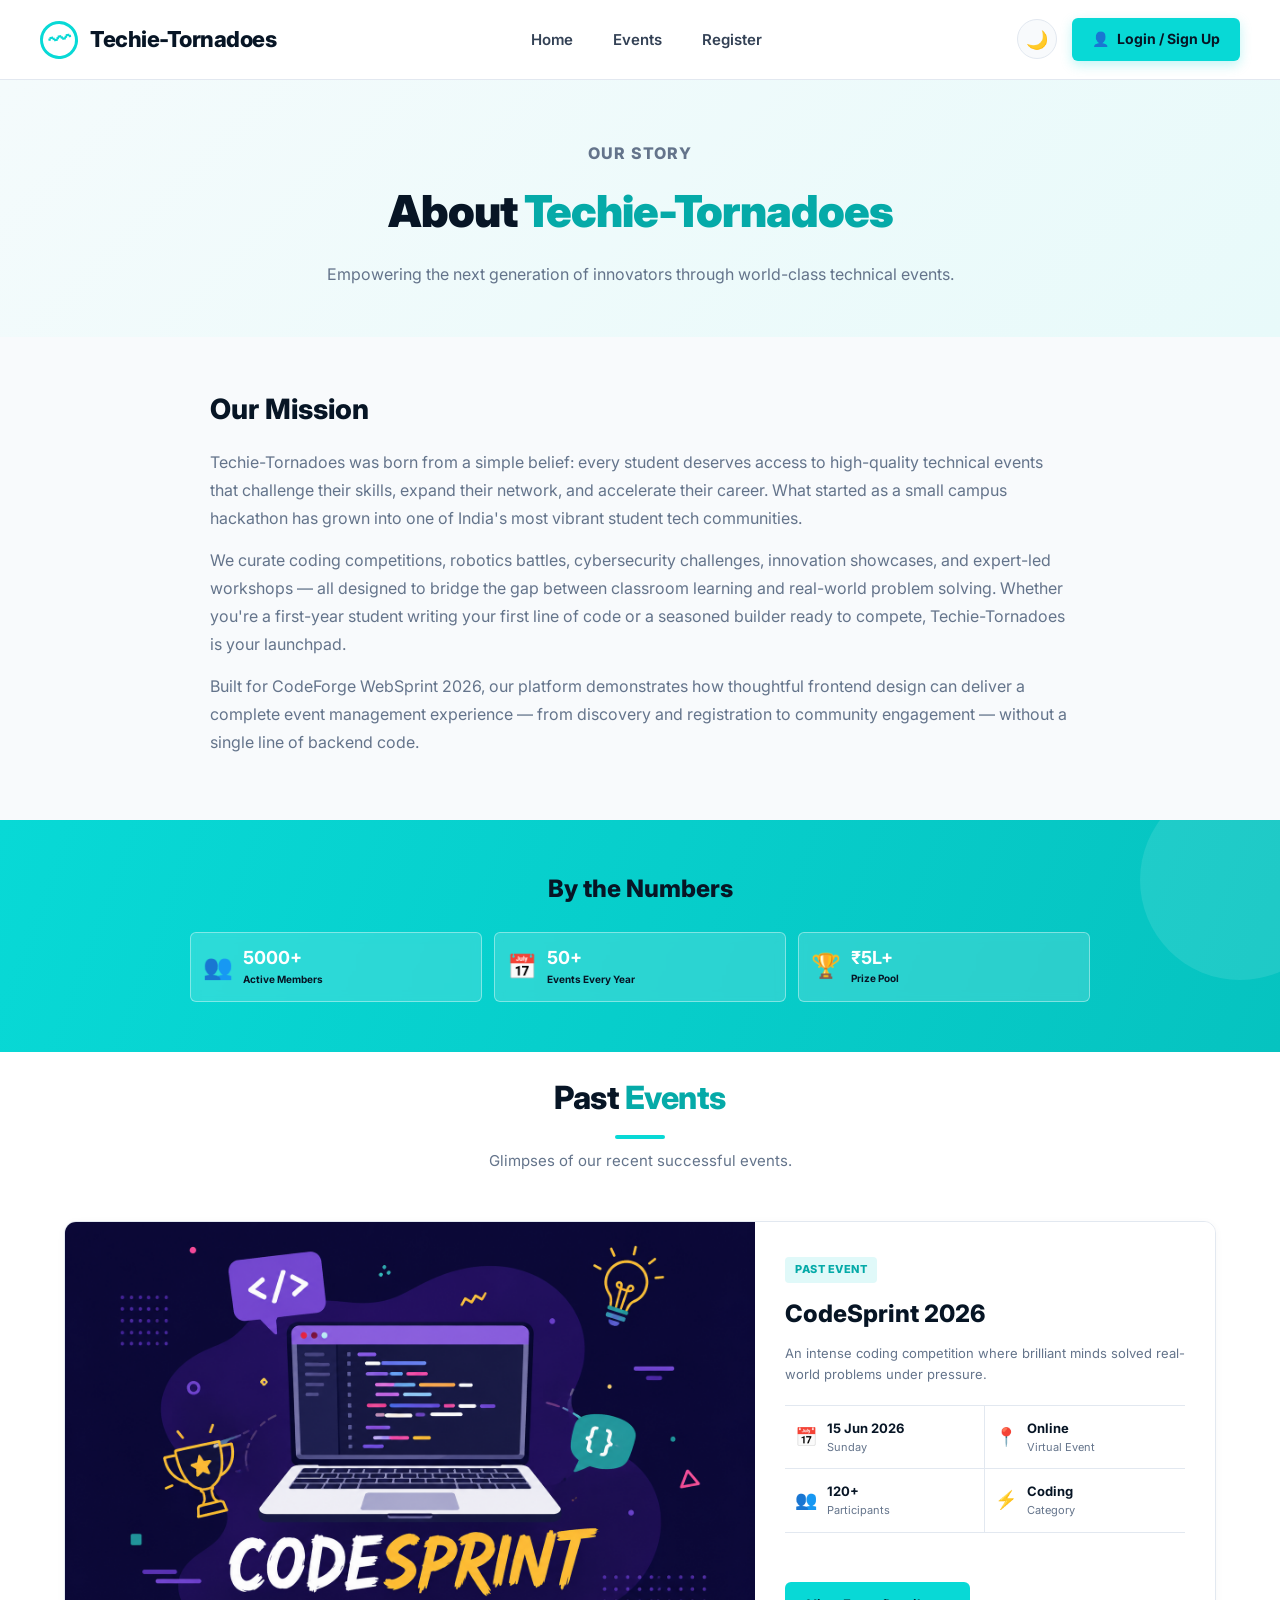
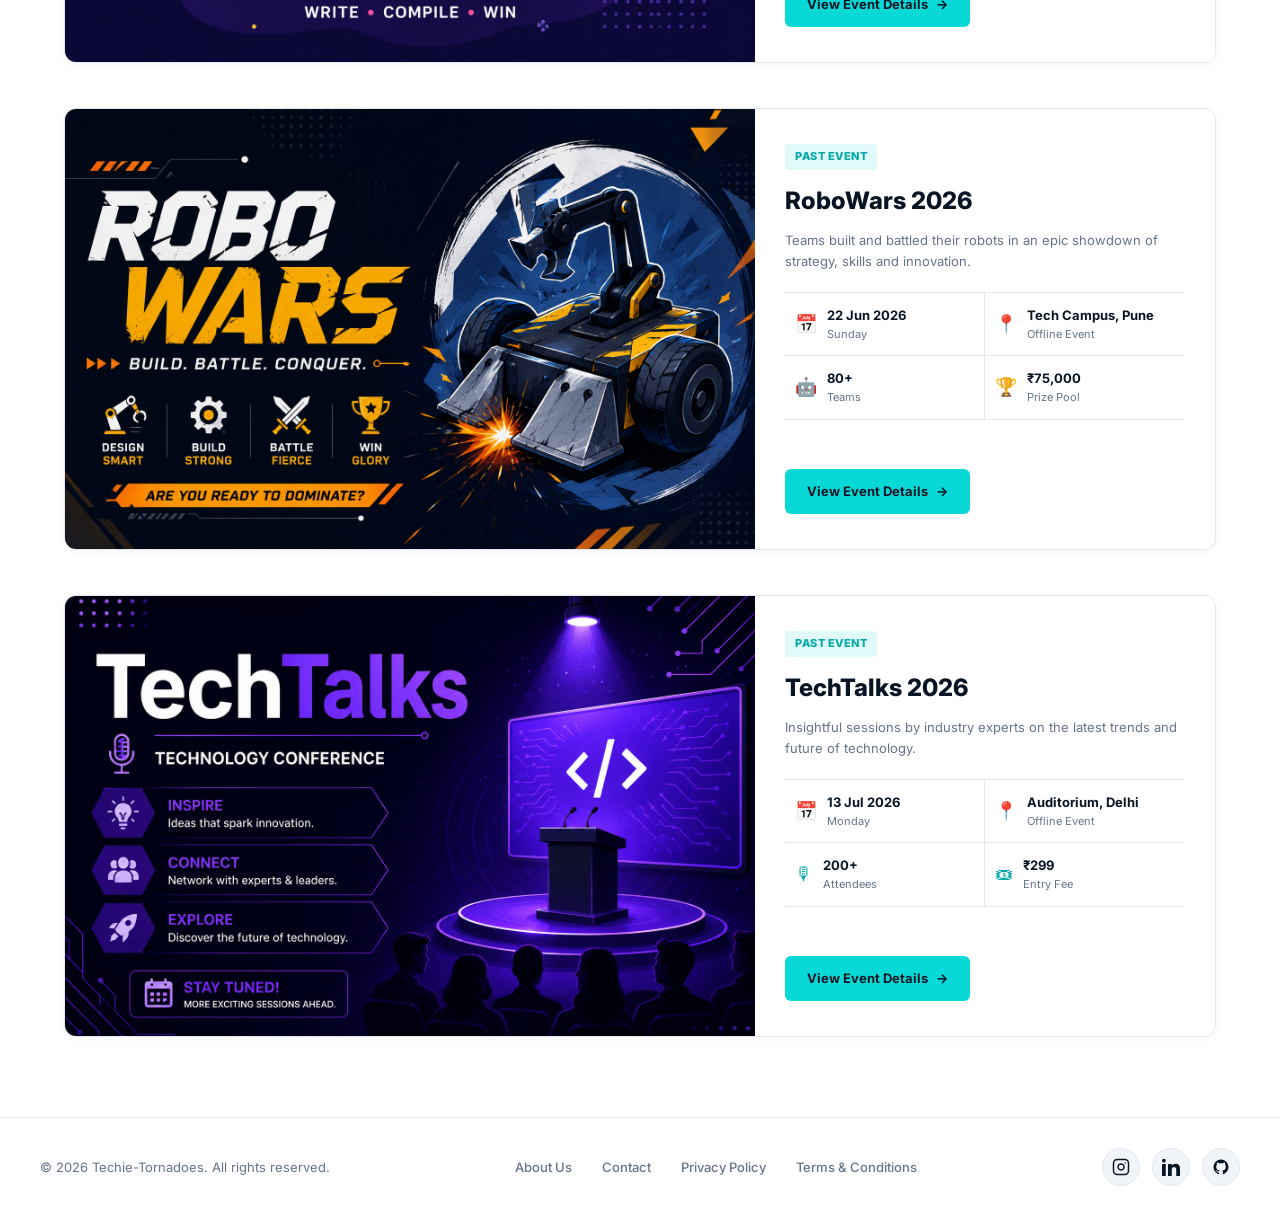
==== commit c8461727: "edited" ====
--- a/about.html
+++ b/about.html
@@ -255,7 +255,7 @@
                 </a>
                 <a href="https://www.linkedin.com/company/techie-tornadoes" class="social-linkedin" target="_blank" rel="noopener" aria-label="LinkedIn">
                     <svg width="18" height="18" viewBox="0 0 24 24" fill="currentColor">
-                        <path d="M19 3a2 2 0 0 1 2 2v14a2 2 0 0 1-2 2H5a2 2 0 0 1-2-2V5a2 2 0 0 1 2-2h14m-.5 15.5v-5.3a3.26 3.26 0 0 0-3.26-3.26c-.85 0-1.84.52-2.28 1.3v-1.11h-2.79v8.37h2.79v-4.93c0-.77.62-1.4 1.39-1.4a1.4 1.4 0 0 1 1.4 1.4v4.93h2.75M6.46 10.9v8.37H9.25V10.9H6.46M7.86 6.74a1.62 1.62 0 1 0 0 3.24 1.62 1.62 0 0 0 0-3.24z"/>
+                        <path d="M4.98 3.5c0 1.381-1.11 2.5-2.48 2.5s-2.48-1.119-2.48-2.5c0-1.38 1.11-2.5 2.48-2.5s2.48 1.12 2.48 2.5zm.02 4.5h-5v16h5v-16zm7.982 0h-4.968v16h4.969v-8.399c0-4.67 6.029-5.052 6.029 0v8.399h4.988v-10.131c0-7.88-8.922-7.593-11.018-3.714v-2.155z"/>
                     </svg>
                 </a>
                 <a href="https://github.com/techie-tornadoes" class="social-github" target="_blank" rel="noopener" aria-label="GitHub">
--- a/css/style.css
+++ b/css/style.css
@@ -40,25 +40,53 @@
 
 /* ================= KEYFRAME ANIMATIONS ================= */
 @keyframes floatSlow {
-    0%, 100% { transform: translateY(0); }
-    50% { transform: translateY(-8px); }
+
+    0%,
+    100% {
+        transform: translateY(0);
+    }
+
+    50% {
+        transform: translateY(-8px);
+    }
 }
 
 @keyframes pulseCyanGlow {
-    0% { box-shadow: 0 0 0 0 rgba(8, 217, 214, 0.4); }
-    70% { box-shadow: 0 0 0 8px rgba(8, 217, 214, 0); }
-    100% { box-shadow: 0 0 0 0 rgba(8, 217, 214, 0); }
+    0% {
+        box-shadow: 0 0 0 0 rgba(8, 217, 214, 0.4);
+    }
+
+    70% {
+        box-shadow: 0 0 0 8px rgba(8, 217, 214, 0);
+    }
+
+    100% {
+        box-shadow: 0 0 0 0 rgba(8, 217, 214, 0);
+    }
 }
 
 @keyframes popBounce {
-    0% { transform: scale(0.94); }
-    50% { transform: scale(1.06); }
-    100% { transform: scale(1); }
+    0% {
+        transform: scale(0.94);
+    }
+
+    50% {
+        transform: scale(1.06);
+    }
+
+    100% {
+        transform: scale(1);
+    }
 }
 
 @keyframes shimmerSheen {
-    0% { transform: translateX(-150%) skewX(-20deg); }
-    100% { transform: translateX(250%) skewX(-20deg); }
+    0% {
+        transform: translateX(-150%) skewX(-20deg);
+    }
+
+    100% {
+        transform: translateX(250%) skewX(-20deg);
+    }
 }
 
 /* ================= RESET ================= */
@@ -95,7 +123,10 @@
     display: block;
 }
 
-button, input, select, textarea {
+button,
+input,
+select,
+textarea {
     font-family: inherit;
 }
 
@@ -250,6 +281,7 @@
     margin: 0 auto;
     overflow: hidden;
 }
+
 .hero-text {
     position: relative;
     width: 50%;
@@ -262,6 +294,7 @@
     z-index: 2;
     clip-path: polygon(0 0, 100% 0, 78% 100%, 0 100%);
 }
+
 .eyebrow {
     color: var(--navy);
     font-size: 13px;
@@ -307,7 +340,8 @@
     gap: 16px;
 }
 
-.primary-btn, .secondary-btn {
+.primary-btn,
+.secondary-btn {
     min-height: 48px;
     padding: 0 24px;
     display: inline-flex;
@@ -343,6 +377,7 @@
     background: rgba(7, 21, 37, 0.08);
     transform: translateY(-2px);
 }
+
 .hero-image {
     position: absolute;
     top: 0;
@@ -364,6 +399,7 @@
 .hero-image:hover img {
     transform: scale(1.03);
 }
+
 /* ================= EVENT HIGHLIGHTS ================= */
 .highlights {
     padding: 70px 5% 80px;
@@ -746,6 +782,7 @@
         opacity: 0;
         transform: translateY(10px);
     }
+
     to {
         opacity: 1;
         transform: translateY(0);
@@ -792,6 +829,7 @@
     opacity: 0;
     transform: translateY(15px);
 }
+
 .main-event-image {
     width: 100%;
     height: 440px;
@@ -799,6 +837,7 @@
     object-position: center;
     display: block;
 }
+
 img {
     max-width: 100%;
     height: auto;
--- a/css/registration.css
+++ b/css/registration.css
@@ -290,7 +290,7 @@
     transform: translateY(-1px);
 }
 
-.input-wrapper > span {
+.input-wrapper>span {
     color: var(--text-muted);
     font-size: 15px;
     flex-shrink: 0;
@@ -399,8 +399,15 @@
 }
 
 @keyframes fadeIn {
-    from { opacity: 0; transform: translateY(-5px); }
-    to { opacity: 1; transform: translateY(0); }
+    from {
+        opacity: 0;
+        transform: translateY(-5px);
+    }
+
+    to {
+        opacity: 1;
+        transform: translateY(0);
+    }
 }
 
 /* Submit Register Button */
@@ -480,6 +487,7 @@
     box-shadow: 0 4px 12px rgba(60, 64, 67, 0.15);
     transform: translateY(-1px);
 }
+
 .social-register .btn-linkedin {
     background: #e8f3fc;
     border: 1px solid #b8dcf5;
@@ -493,6 +501,7 @@
     box-shadow: 0 4px 12px rgba(10, 102, 194, 0.2);
     transform: translateY(-1px);
 }
+
 .social-register .btn-github {
     background: #b5b6b8;
     border: 1px solid #282a2c;
@@ -744,9 +753,19 @@
 }
 
 @keyframes fieldPulse {
-    0% { transform: scale(1); box-shadow: 0 0 0 0 rgba(8, 217, 214, 0.4); }
-    50% { transform: scale(1.02); box-shadow: 0 0 0 8px rgba(8, 217, 214, 0); }
-    100% { transform: scale(1); }
+    0% {
+        transform: scale(1);
+        box-shadow: 0 0 0 0 rgba(8, 217, 214, 0.4);
+    }
+
+    50% {
+        transform: scale(1.02);
+        box-shadow: 0 0 0 8px rgba(8, 217, 214, 0);
+    }
+
+    100% {
+        transform: scale(1);
+    }
 }
 
 /* ================= REGISTRATION LOOKUP MODAL ================= */
@@ -1149,4 +1168,4 @@
 
 .gsi-confirm-btn:hover {
     background: #1765cc !important;
-}
+}
--- a/css/pages.css
+++ b/css/pages.css
@@ -304,26 +304,56 @@
 
 .contact-social {
     display: flex;
-    gap: 14px;
+    align-items: center;
+    gap: 12px;
 }
 
 .contact-social a {
-    width: 40px;
-    height: 40px;
-    display: flex;
+    width: 38px;
+    height: 38px;
+    display: inline-flex;
     align-items: center;
     justify-content: center;
     border-radius: 50%;
-    background: var(--primary-light);
-    color: var(--navy);
-    font-weight: 700;
-    font-size: 14px;
-    transition: var(--transition);
+    background: #f1f5f9;
+    color: var(--navy);
+    border: 1px solid #e2e8f0;
+    transition: var(--transition);
+}
+
+.contact-social a svg {
+    width: 18px;
+    height: 18px;
+    transition: transform 0.25s ease;
 }
 
 .contact-social a:hover {
-    background: var(--primary);
-    transform: translateY(-2px);
+    transform: translateY(-3px);
+}
+
+.contact-social a:hover svg {
+    transform: scale(1.1);
+}
+
+.contact-social a.social-instagram:hover {
+    background: radial-gradient(circle at 30% 107%, #fdf497 0%, #fdf497 5%, #fd5949 45%, #d6249f 60%, #285AEB 90%);
+    color: #ffffff;
+    border-color: transparent;
+    box-shadow: 0 6px 16px rgba(214, 36, 159, 0.35);
+}
+
+.contact-social a.social-linkedin:hover {
+    background: #0077b5;
+    color: #ffffff;
+    border-color: #0077b5;
+    box-shadow: 0 6px 16px rgba(0, 119, 181, 0.35);
+}
+
+.contact-social a.social-github:hover {
+    background: #181717;
+    color: #ffffff;
+    border-color: #181717;
+    box-shadow: 0 6px 16px rgba(24, 23, 23, 0.35);
 }
 
 .contact-form-card .form-group {
--- a/css/dark-mode.css
+++ b/css/dark-mode.css
@@ -937,18 +937,50 @@
 
 body.dark-mode .footer-container p,
 body.dark-mode .footer-links a,
+[data-theme="dark"] .footer-container p,
+[data-theme="dark"] .footer-links a {
+    color: #94a3b8 !important;
+}
+
+body.dark-mode .footer-links a:hover,
+[data-theme="dark"] .footer-links a:hover {
+    color: var(--primary) !important;
+}
+
 body.dark-mode .social-links a,
-[data-theme="dark"] .footer-container p,
-[data-theme="dark"] .footer-links a,
-[data-theme="dark"] .social-links a {
-    color: #94a3b8 !important;
-}
-
-body.dark-mode .footer-links a:hover,
-body.dark-mode .social-links a:hover,
-[data-theme="dark"] .footer-links a:hover,
-[data-theme="dark"] .social-links a:hover {
-    color: var(--primary) !important;
+body.dark-mode .contact-social a,
+[data-theme="dark"] .social-links a,
+[data-theme="dark"] .contact-social a {
+    background: #152438 !important;
+    border-color: #24364e !important;
+    color: #cbd5e1 !important;
+}
+
+body.dark-mode .social-links a.social-instagram:hover,
+body.dark-mode .contact-social a.social-instagram:hover,
+[data-theme="dark"] .social-links a.social-instagram:hover,
+[data-theme="dark"] .contact-social a.social-instagram:hover {
+    background: radial-gradient(circle at 30% 107%, #fdf497 0%, #fdf497 5%, #fd5949 45%, #d6249f 60%, #285AEB 90%) !important;
+    color: #ffffff !important;
+    border-color: transparent !important;
+}
+
+body.dark-mode .social-links a.social-linkedin:hover,
+body.dark-mode .contact-social a.social-linkedin:hover,
+[data-theme="dark"] .social-links a.social-linkedin:hover,
+[data-theme="dark"] .contact-social a.social-linkedin:hover {
+    background: #0077b5 !important;
+    color: #ffffff !important;
+    border-color: #0077b5 !important;
+}
+
+body.dark-mode .social-links a.social-github:hover,
+body.dark-mode .contact-social a.social-github:hover,
+[data-theme="dark"] .social-links a.social-github:hover,
+[data-theme="dark"] .contact-social a.social-github:hover {
+    background: #24292e !important;
+    color: #ffffff !important;
+    border-color: #24292e !important;
 }
 
 /* =====================================================
--- a/css/responsive.css
+++ b/css/responsive.css
@@ -102,6 +102,7 @@
    MOBILE (768px)
    ===================================================== */
 @media (max-width: 768px) {
+
     /* Navbar Mobile Menu */
     .mobile-menu-toggle {
         display: flex;
@@ -340,6 +341,7 @@
 }
 
 @media (prefers-reduced-motion: reduce) {
+
     *,
     *::before,
     *::after {
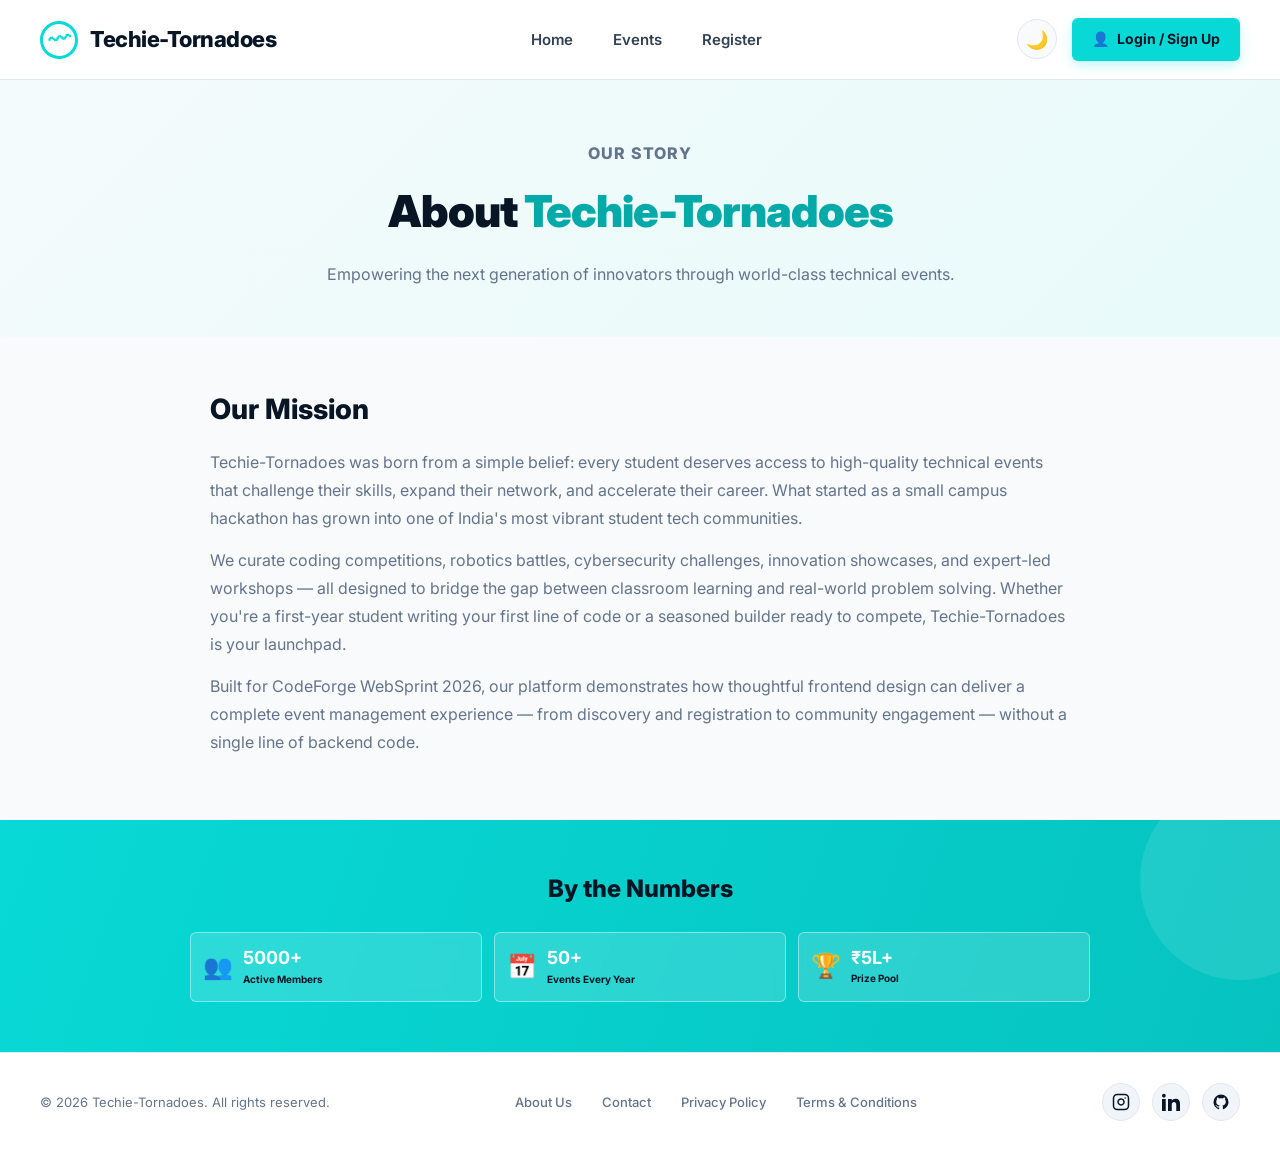
==== commit 65f52ab4: "changes" ====
--- a/about.html
+++ b/about.html
@@ -85,155 +85,6 @@
                 </div>
             </div>
         </section>
-
-        <section id="past-events" class="highlights about-past-events">
-            <div class="section-header scroll-animate">
-                <h2>Past <span>Events</span></h2>
-                <p>Glimpses of our recent successful events.</p>
-            </div>
-
-            <div class="highlight-events">
-
-                <article class="highlight-event scroll-animate">
-                    <div class="highlight-gallery">
-                        <img class="main-event-image" src="images/codesprint.png" alt="CodeSprint 2026 Event" onerror="this.onerror=null; this.src='images/event.png';">
-                    </div>
-                    <div class="event-details">
-                        <span class="past-event">PAST EVENT</span>
-                        <h3>CodeSprint 2026</h3>
-                        <p class="event-description">
-                            An intense coding competition where brilliant minds solved real-world problems under pressure.
-                        </p>
-                        <div class="event-info-grid">
-                            <div class="event-info">
-                                <span class="info-icon">📅</span>
-                                <div>
-                                    <strong>15 Jun 2026</strong>
-                                    <small>Sunday</small>
-                                </div>
-                            </div>
-                            <div class="event-info">
-                                <span class="info-icon">📍</span>
-                                <div>
-                                    <strong>Online</strong>
-                                    <small>Virtual Event</small>
-                                </div>
-                            </div>
-                            <div class="event-info">
-                                <span class="info-icon">👥</span>
-                                <div>
-                                    <strong>120+</strong>
-                                    <small>Participants</small>
-                                </div>
-                            </div>
-                            <div class="event-info">
-                                <span class="info-icon">⚡</span>
-                                <div>
-                                    <strong>Coding</strong>
-                                    <small>Category</small>
-                                </div>
-                            </div>
-                        </div>
-                        <a href="events.html" class="event-details-btn">
-                            View Event Details <span>→</span>
-                        </a>
-                    </div>
-                </article>
-
-                <article class="highlight-event scroll-animate">
-                    <div class="highlight-gallery">
-                        <img class="main-event-image" src="images/robowars.png" alt="RoboWars 2026 Event" onerror="this.onerror=null; this.src='images/event.png';">
-                    </div>
-                    <div class="event-details">
-                        <span class="past-event">PAST EVENT</span>
-                        <h3>RoboWars 2026</h3>
-                        <p class="event-description">
-                            Teams built and battled their robots in an epic showdown of strategy, skills and innovation.
-                        </p>
-                        <div class="event-info-grid">
-                            <div class="event-info">
-                                <span class="info-icon">📅</span>
-                                <div>
-                                    <strong>22 Jun 2026</strong>
-                                    <small>Sunday</small>
-                                </div>
-                            </div>
-                            <div class="event-info">
-                                <span class="info-icon">📍</span>
-                                <div>
-                                    <strong>Tech Campus, Pune</strong>
-                                    <small>Offline Event</small>
-                                </div>
-                            </div>
-                            <div class="event-info">
-                                <span class="info-icon">🤖</span>
-                                <div>
-                                    <strong>80+</strong>
-                                    <small>Teams</small>
-                                </div>
-                            </div>
-                            <div class="event-info">
-                                <span class="info-icon">🏆</span>
-                                <div>
-                                    <strong>₹75,000</strong>
-                                    <small>Prize Pool</small>
-                                </div>
-                            </div>
-                        </div>
-                        <a href="events.html" class="event-details-btn">
-                            View Event Details <span>→</span>
-                        </a>
-                    </div>
-                </article>
-
-                <article class="highlight-event scroll-animate">
-                    <div class="highlight-gallery">
-                        <img class="main-event-image" src="images/techtalks.png" alt="TechTalks 2026 Event" onerror="this.onerror=null; this.src='images/event.png';">
-                    </div>
-                    <div class="event-details">
-                        <span class="past-event">PAST EVENT</span>
-                        <h3>TechTalks 2026</h3>
-                        <p class="event-description">
-                            Insightful sessions by industry experts on the latest trends and future of technology.
-                        </p>
-                        <div class="event-info-grid">
-                            <div class="event-info">
-                                <span class="info-icon">📅</span>
-                                <div>
-                                    <strong>13 Jul 2026</strong>
-                                    <small>Monday</small>
-                                </div>
-                            </div>
-                            <div class="event-info">
-                                <span class="info-icon">📍</span>
-                                <div>
-                                    <strong>Auditorium, Delhi</strong>
-                                    <small>Offline Event</small>
-                                </div>
-                            </div>
-                            <div class="event-info">
-                                <span class="info-icon">🎙</span>
-                                <div>
-                                    <strong>200+</strong>
-                                    <small>Attendees</small>
-                                </div>
-                            </div>
-                            <div class="event-info">
-                                <span class="info-icon">🎟</span>
-                                <div>
-                                    <strong>₹299</strong>
-                                    <small>Entry Fee</small>
-                                </div>
-                            </div>
-                        </div>
-                        <a href="events.html" class="event-details-btn">
-                            View Event Details <span>→</span>
-                        </a>
-                    </div>
-                </article>
-
-            </div>
-        </section>
     </main>
 
     <footer>
--- a/css/style.css
+++ b/css/style.css
@@ -592,6 +592,75 @@
     box-shadow: 0 8px 22px rgba(255, 46, 99, 0.35);
 }
 
+/* ================= HOW EVENTS WORK ================= */
+.how-events-work {
+    padding: 70px 5% 80px;
+    background: var(--background);
+    text-align: center;
+}
+
+.steps-grid {
+    max-width: 1280px;
+    margin: 0 auto;
+    display: grid;
+    grid-template-columns: repeat(5, 1fr);
+    gap: 20px;
+}
+
+.step-card {
+    position: relative;
+    background: var(--white);
+    border: 1px solid var(--border);
+    border-radius: var(--radius-lg);
+    padding: 36px 20px 26px;
+    display: flex;
+    flex-direction: column;
+    align-items: center;
+    text-align: center;
+    box-shadow: var(--shadow-sm);
+    transition: var(--transition);
+}
+
+.step-card:hover {
+    transform: translateY(-5px);
+    border-color: var(--primary);
+    box-shadow: var(--shadow-hover);
+}
+
+.step-badge {
+    position: absolute;
+    top: -16px;
+    width: 32px;
+    height: 32px;
+    background: linear-gradient(135deg, #08d9d6 0%, #06c3c0 100%);
+    color: var(--navy);
+    font-weight: 900;
+    font-size: 14px;
+    border-radius: 50%;
+    display: flex;
+    align-items: center;
+    justify-content: center;
+    box-shadow: 0 4px 12px rgba(8, 217, 214, 0.4);
+}
+
+.step-icon {
+    font-size: 34px;
+    margin-bottom: 14px;
+}
+
+.step-card h3 {
+    font-size: 17px;
+    font-weight: 800;
+    color: var(--navy);
+    margin-bottom: 10px;
+}
+
+.step-card p {
+    font-size: 13.5px;
+    line-height: 1.6;
+    color: var(--text-muted);
+}
+
 /* ================= CTA ================= */
 .cta {
     background: var(--navy);
--- a/css/pages.css
+++ b/css/pages.css
@@ -218,10 +218,6 @@
     box-shadow: 0 8px 20px rgba(7, 21, 37, 0.12);
 }
 
-.about-past-events {
-    padding-top: 20px;
-}
-
 /* ================= CONTACT PAGE ================= */
 .contact-page {
     padding: 50px 20px 70px;
--- a/css/dark-mode.css
+++ b/css/dark-mode.css
@@ -212,6 +212,41 @@
     color: var(--primary);
 }
 
+/* How Events Work (Dark Mode) */
+body.dark-mode .how-events-work,
+[data-theme="dark"] .how-events-work {
+    background: #07111e;
+}
+
+body.dark-mode .step-card,
+[data-theme="dark"] .step-card {
+    background: #0f1d2e;
+    border-color: #1e2e45;
+    box-shadow: 0 4px 16px rgba(0, 0, 0, 0.35);
+}
+
+body.dark-mode .step-card:hover,
+[data-theme="dark"] .step-card:hover {
+    border-color: var(--primary);
+    box-shadow: 0 12px 30px rgba(8, 217, 214, 0.2);
+}
+
+body.dark-mode .step-card h3,
+[data-theme="dark"] .step-card h3 {
+    color: #f8fafc;
+}
+
+body.dark-mode .step-card p,
+[data-theme="dark"] .step-card p {
+    color: #cbd5e1;
+}
+
+body.dark-mode .step-badge,
+[data-theme="dark"] .step-badge {
+    background: linear-gradient(135deg, var(--primary) 0%, #06c3c0 100%);
+    color: #071525;
+}
+
 /* =====================================================
    EVENTS PAGE HERO & CONTROLS (DARK MODE)
    ===================================================== */
--- a/css/responsive.css
+++ b/css/responsive.css
@@ -63,6 +63,11 @@
     .intro-stats {
         grid-template-columns: 1fr 1fr 1fr;
         gap: 8px;
+    }
+
+    .steps-grid {
+        grid-template-columns: repeat(3, 1fr);
+        gap: 24px 18px;
     }
 }
 
@@ -177,6 +182,11 @@
         width: 100%;
     }
 
+    .steps-grid {
+        grid-template-columns: repeat(2, 1fr);
+        gap: 24px 16px;
+    }
+
     /* Highlight Event */
     .highlight-event {
         grid-template-columns: 1fr;
@@ -300,6 +310,11 @@
 
     .registration-card {
         padding: 20px 14px;
+    }
+
+    .steps-grid {
+        grid-template-columns: 1fr;
+        gap: 24px;
     }
 }
 
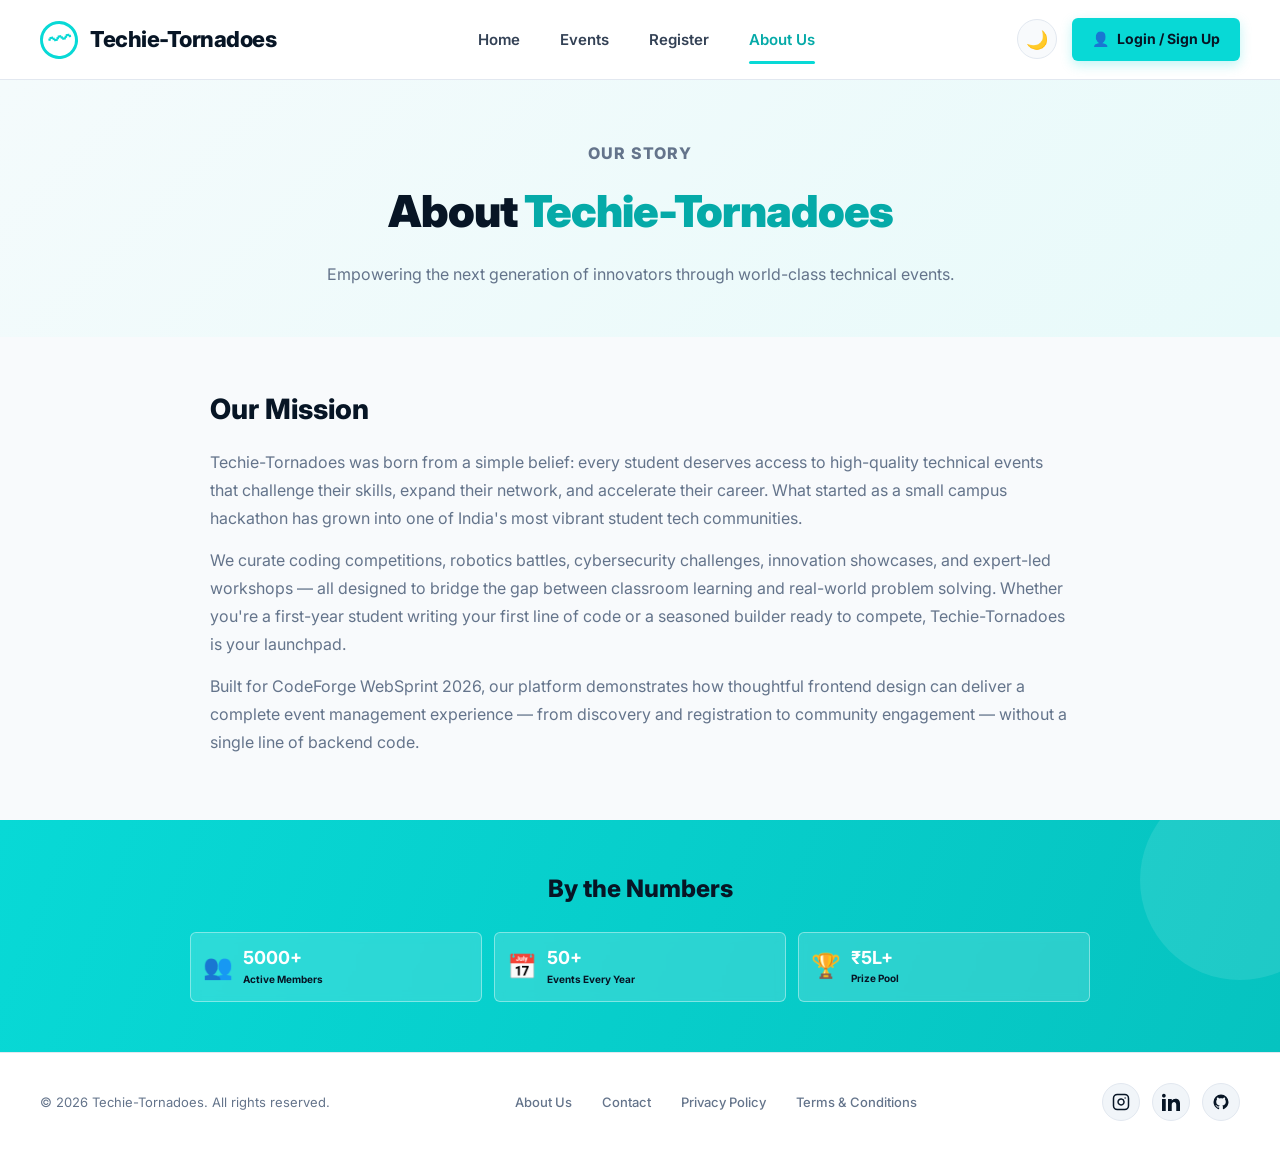
==== commit 4857bd52: "changes" ====
--- a/about.html
+++ b/about.html
@@ -28,6 +28,7 @@
                 <a href="index.html">Home</a>
                 <a href="events.html">Events</a>
                 <a href="registration.html">Register</a>
+                <a href="about.html" class="active">About Us</a>
             </nav>
             <div class="nav-right-actions">
                 <button type="button" class="dark-mode-toggle" id="themeToggle" aria-label="Toggle dark mode">
--- a/css/responsive.css
+++ b/css/responsive.css
@@ -108,78 +108,214 @@
    ===================================================== */
 @media (max-width: 768px) {
 
-    /* Navbar Mobile Menu */
+    /* Navbar Container & Right Actions */
+    .nav-container {
+        padding-left: 16px !important;
+        padding-right: 16px !important;
+        gap: 8px !important;
+    }
+
+    .brand {
+        font-size: 18px !important;
+        gap: 8px !important;
+    }
+
+    .brand-icon {
+        width: 32px !important;
+        height: 32px !important;
+        font-size: 16px !important;
+    }
+
+    .nav-right-actions {
+        display: flex !important;
+        align-items: center !important;
+        gap: 8px !important;
+    }
+
+    .dark-mode-toggle {
+        width: 34px !important;
+        height: 34px !important;
+        font-size: 16px !important;
+        flex-shrink: 0 !important;
+    }
+
+    .login-btn {
+        padding: 6px 12px !important;
+        font-size: 12px !important;
+        white-space: nowrap !important;
+        flex-shrink: 0 !important;
+    }
+
+    .login-btn span {
+        font-size: 12px !important;
+    }
+
+    /* Mobile Hamburger Toggle */
     .mobile-menu-toggle {
-        display: flex;
-    }
-
-    .nav-container {
-        padding-left: 20px;
-        padding-right: 20px;
-    }
-
+        display: flex !important;
+        flex-direction: column !important;
+        justify-content: space-between !important;
+        width: 28px !important;
+        height: 22px !important;
+        padding: 0 !important;
+        margin-left: 6px !important;
+        background: transparent !important;
+        border: none !important;
+        cursor: pointer !important;
+        flex-shrink: 0 !important;
+        z-index: 1100 !important;
+    }
+
+    .mobile-menu-toggle .bar {
+        width: 100% !important;
+        height: 3px !important;
+        border-radius: 3px !important;
+        background: var(--navy) !important;
+        transition: var(--transition) !important;
+    }
+
+    body.dark-mode .mobile-menu-toggle .bar,
+    [data-theme="dark"] .mobile-menu-toggle .bar {
+        background: #f8fafc !important;
+    }
+
+    /* Hamburger Animation (Closed: ☰ 3 bars, Opened: X cross) */
+    .mobile-menu-toggle.is-active .bar:nth-child(1) {
+        transform: translateY(9.5px) rotate(45deg) !important;
+    }
+
+    .mobile-menu-toggle.is-active .bar:nth-child(2) {
+        opacity: 0 !important;
+    }
+
+    .mobile-menu-toggle.is-active .bar:nth-child(3) {
+        transform: translateY(-9.5px) rotate(-45deg) !important;
+    }
+
+    /* Mobile Navigation Dropdown Menu */
     .nav-links {
-        position: fixed;
-        top: 80px;
-        left: 0;
-        width: 100%;
-        height: calc(100vh - 80px);
-        display: flex;
-        flex-direction: column;
-        align-items: center;
-        justify-content: flex-start;
-        padding-top: 40px;
-        gap: 28px;
-        background: var(--white);
-        transform: translateY(-100%);
-        opacity: 0;
-        visibility: hidden;
-        transition: var(--transition);
-        z-index: 1000;
-        box-shadow: var(--shadow);
-        overflow-y: auto;
+        position: fixed !important;
+        top: 80px !important;
+        left: 0 !important;
+        width: 100% !important;
+        height: auto !important;
+        max-height: calc(100vh - 80px) !important;
+        display: flex !important;
+        flex-direction: column !important;
+        align-items: stretch !important;
+        justify-content: flex-start !important;
+        padding: 12px 0 !important;
+        gap: 0 !important;
+        background: var(--white) !important;
+        transform: translateY(-150%) !important;
+        opacity: 0 !important;
+        visibility: hidden !important;
+        transition: all 0.3s cubic-bezier(0.4, 0, 0.2, 1) !important;
+        z-index: 1000 !important;
+        box-shadow: 0 10px 25px rgba(7, 21, 37, 0.15) !important;
+        border-bottom: 1px solid var(--border) !important;
+        overflow-y: auto !important;
     }
 
     .nav-links.mobile-open {
-        transform: translateY(0);
-        opacity: 1;
-        visibility: visible;
+        transform: translateY(0) !important;
+        opacity: 1 !important;
+        visibility: visible !important;
     }
 
     .nav-links a {
-        font-size: 18px;
-    }
-
-    /* Home Hero */
+        display: block !important;
+        padding: 14px 24px !important;
+        font-size: 16px !important;
+        font-weight: 700 !important;
+        color: var(--navy) !important;
+        border-bottom: 1px solid var(--border-subtle) !important;
+        text-align: left !important;
+    }
+
+    .nav-links a:hover,
+    .nav-links a.active {
+        background: var(--primary-light) !important;
+        color: var(--primary-dark) !important;
+    }
+
+    .nav-links a.active::after {
+        display: none !important;
+    }
+
+    /* Dark Mode Mobile Menu */
+    body.dark-mode .nav-links,
+    [data-theme="dark"] .nav-links {
+        background: #0b1726 !important;
+        border-bottom-color: #1e2d42 !important;
+    }
+
+    body.dark-mode .nav-links a,
+    [data-theme="dark"] .nav-links a {
+        color: #f8fafc !important;
+        border-bottom-color: #1e2d42 !important;
+    }
+
+    body.dark-mode .nav-links a:hover,
+    body.dark-mode .nav-links a.active,
+    [data-theme="dark"] .nav-links a:hover,
+    [data-theme="dark"] .nav-links a.active {
+        background: #152438 !important;
+        color: var(--primary) !important;
+    }
+
+    /* Home Hero - Mobile Stack */
     .hero-content {
-        grid-template-columns: 1fr;
+        display: flex !important;
+        flex-direction: column !important;
+        min-height: auto !important;
+        grid-template-columns: 1fr !important;
     }
 
     .hero-text {
-        padding: 45px 20px;
+        position: relative !important;
+        width: 100% !important;
+        min-height: auto !important;
+        padding: 40px 20px 45px !important;
+        clip-path: none !important;
+        background: linear-gradient(110deg, #08d9d6 0%, #06c3c0 100%) !important;
+        box-sizing: border-box !important;
     }
 
     .hero-text::after {
-        display: none;
+        display: none !important;
     }
 
     .hero h1 {
-        font-size: 34px;
+        font-size: 34px !important;
     }
 
     .hero-image {
-        height: 250px;
+        position: relative !important;
+        top: auto !important;
+        right: auto !important;
+        width: 100% !important;
+        height: 280px !important;
+        z-index: 1 !important;
+    }
+
+    .hero-image img {
+        width: 100% !important;
+        height: 100% !important;
+        object-fit: cover !important;
+        object-position: center !important;
     }
 
     .hero-buttons {
-        flex-direction: column;
-        align-items: stretch;
-        width: 100%;
+        flex-direction: column !important;
+        width: 100% !important;
+        gap: 14px !important;
     }
 
     .primary-btn,
     .secondary-btn {
-        width: 100%;
+        width: 100% !important;
+        box-sizing: border-box !important;
     }
 
     .steps-grid {
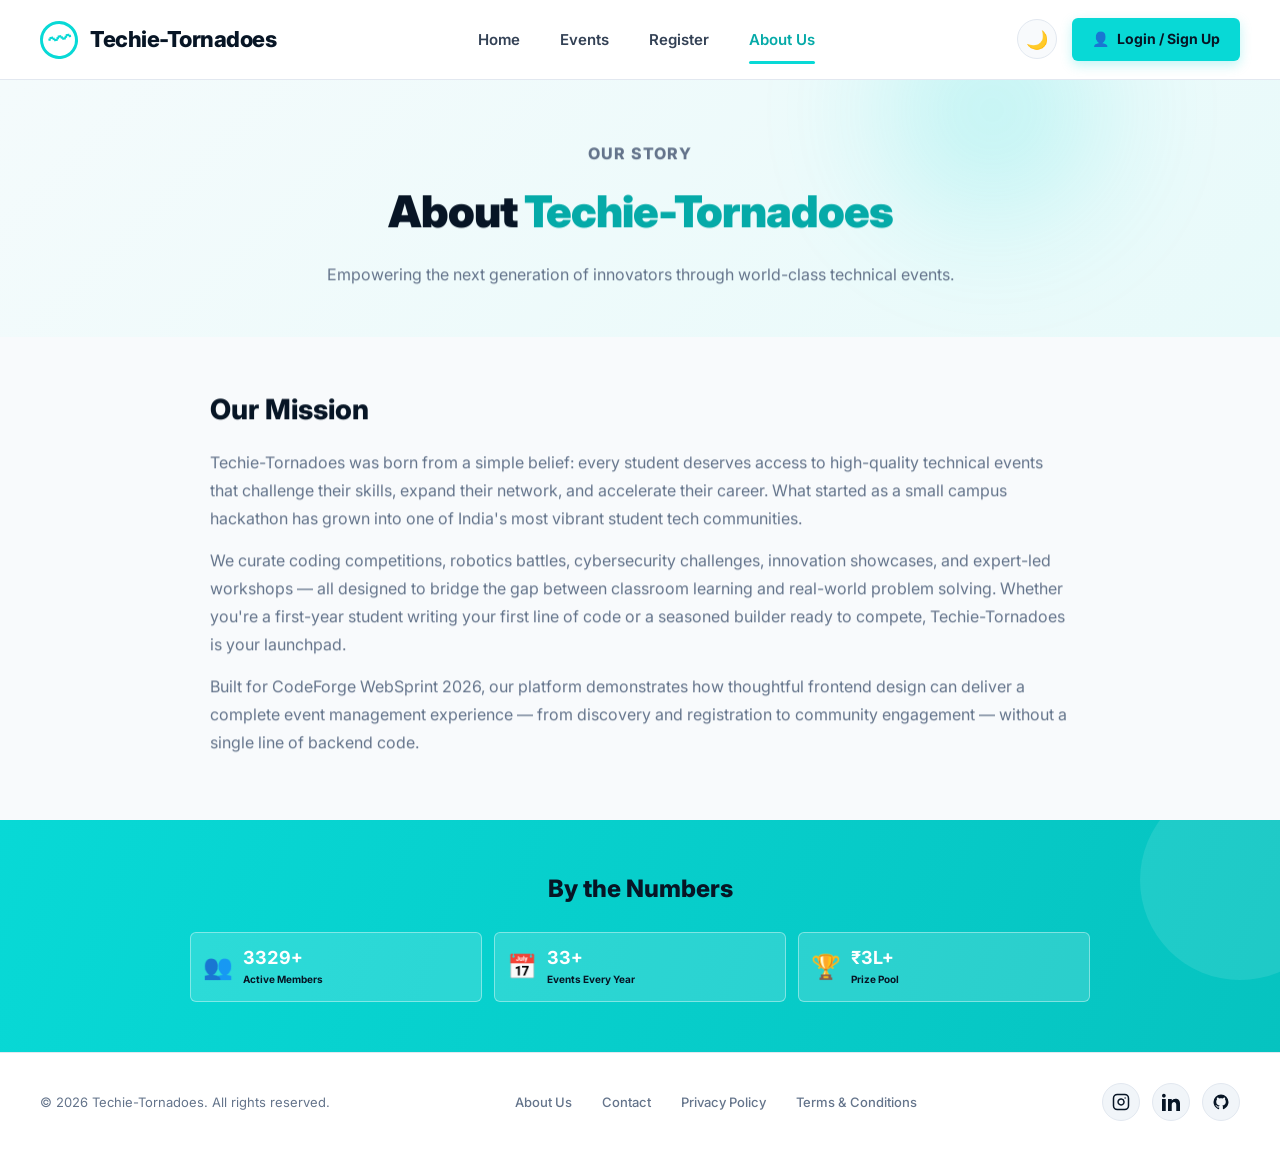
==== commit 98ac00d4: "edited" ====
--- a/about.html
+++ b/about.html
@@ -13,6 +13,7 @@
     <link rel="stylesheet" href="css/style.css">
     <link rel="stylesheet" href="css/registration.css">
     <link rel="stylesheet" href="css/pages.css">
+    <link rel="stylesheet" href="css/animations.css">
     <link rel="stylesheet" href="css/dark-mode.css">
     <link rel="stylesheet" href="css/responsive.css">
 </head>
@@ -34,7 +35,7 @@
                 <button type="button" class="dark-mode-toggle" id="themeToggle" aria-label="Toggle dark mode">
                     <span class="theme-icon">🌙</span>
                 </button>
-                <a href="login.html" class="login-btn">
+                <a href="login.html" class="login-btn shimmer-btn">
                     <span>👤</span>
                     Login / Sign Up
                 </a>
@@ -44,14 +45,17 @@
 
     <main>
         <section class="page-hero">
-            <div class="page-hero-content scroll-animate">
+            <div class="hero-ambient-wrap" aria-hidden="true">
+                <div class="ambient-orb ambient-orb-1"></div>
+            </div>
+            <div class="page-hero-content anim-fade-up">
                 <p class="page-eyebrow">OUR STORY</p>
                 <h1>About <span>Techie-Tornadoes</span></h1>
                 <p>Empowering the next generation of innovators through world-class technical events.</p>
             </div>
         </section>
 
-        <section class="about-mission scroll-animate">
+        <section class="about-mission anim-fade-up">
             <h2>Our Mission</h2>
             <p>Techie-Tornadoes was born from a simple belief: every student deserves access to high-quality technical events that challenge their skills, expand their network, and accelerate their career. What started as a small campus hackathon has grown into one of India's most vibrant student tech communities.</p>
             <p>We curate coding competitions, robotics battles, cybersecurity challenges, innovation showcases, and expert-led workshops — all designed to bridge the gap between classroom learning and real-world problem solving. Whether you're a first-year student writing your first line of code or a seasoned builder ready to compete, Techie-Tornadoes is your launchpad.</p>
@@ -59,27 +63,27 @@
         </section>
 
         <section class="about-stats-band">
-            <div class="about-stats-inner scroll-animate">
+            <div class="about-stats-inner anim-fade-up">
                 <h2>By the Numbers</h2>
                 <div class="intro-stats">
-                    <div class="stat-card">
+                    <div class="stat-card tilt-card">
                         <div class="stat-icon">👥</div>
                         <div>
-                            <strong>5000+</strong>
+                            <strong class="counter-number">5000+</strong>
                             <span>Active Members</span>
                         </div>
                     </div>
-                    <div class="stat-card">
+                    <div class="stat-card tilt-card">
                         <div class="stat-icon">📅</div>
                         <div>
-                            <strong>50+</strong>
+                            <strong class="counter-number">50+</strong>
                             <span>Events Every Year</span>
                         </div>
                     </div>
-                    <div class="stat-card">
+                    <div class="stat-card tilt-card">
                         <div class="stat-icon">🏆</div>
                         <div>
-                            <strong>₹5L+</strong>
+                            <strong class="counter-number">₹5L+</strong>
                             <span>Prize Pool</span>
                         </div>
                     </div>
@@ -121,6 +125,7 @@
 
     <script src="js/storage.js"></script>
     <script src="js/dark-mode.js"></script>
+    <script src="js/animations.js"></script>
     <script src="js/main.js"></script>
 </body>
 </html>
--- a/css/style.css
+++ b/css/style.css
@@ -244,6 +244,150 @@
     color: white;
     transform: translateY(-2px);
     box-shadow: 0 6px 18px rgba(8, 217, 214, 0.35);
+}
+
+/* Post-Login Profile Button & Dropdown */
+.profile-btn-wrapper {
+    position: relative;
+    display: inline-block;
+}
+
+.profile-btn {
+    display: inline-flex;
+    align-items: center;
+    gap: 8px;
+    padding: 9px 18px;
+    border-radius: var(--radius-sm);
+    background: var(--primary);
+    color: var(--navy);
+    font-size: 14px;
+    font-weight: 700;
+    border: none;
+    cursor: pointer;
+    box-shadow: 0 4px 12px rgba(8, 217, 214, 0.25);
+    transition: var(--transition);
+}
+
+.profile-btn:hover {
+    background: var(--primary-dark);
+    color: var(--white);
+    transform: translateY(-2px);
+    box-shadow: 0 6px 18px rgba(8, 217, 214, 0.35);
+}
+
+.profile-caret {
+    font-size: 10px;
+    transition: transform 0.2s ease;
+}
+
+.profile-btn[aria-expanded="true"] .profile-caret {
+    transform: rotate(180deg);
+}
+
+/* Profile Dropdown Menu */
+.profile-dropdown-menu {
+    position: absolute;
+    top: calc(100% + 10px);
+    right: 0;
+    width: 250px;
+    background: var(--white);
+    border: 1px solid var(--border);
+    border-radius: var(--radius);
+    box-shadow: 0 12px 32px rgba(7, 21, 37, 0.15);
+    padding: 12px 0;
+    z-index: 1200;
+    opacity: 0;
+    transform: translateY(-8px);
+    visibility: hidden;
+    transition: opacity 0.2s ease, transform 0.2s ease, visibility 0.2s ease;
+}
+
+.profile-dropdown-menu.is-open {
+    opacity: 1;
+    transform: translateY(0);
+    visibility: visible;
+}
+
+.profile-dropdown-header {
+    display: flex;
+    align-items: center;
+    gap: 12px;
+    padding: 10px 16px 12px;
+}
+
+.user-avatar-badge {
+    width: 38px;
+    height: 38px;
+    border-radius: 50%;
+    background: linear-gradient(135deg, var(--primary) 0%, var(--primary-dark) 100%);
+    color: var(--navy);
+    font-weight: 800;
+    font-size: 16px;
+    display: flex;
+    align-items: center;
+    justify-content: center;
+    flex-shrink: 0;
+}
+
+.user-info-text {
+    display: flex;
+    flex-direction: column;
+    overflow: hidden;
+}
+
+.user-display-name {
+    font-size: 14px;
+    font-weight: 700;
+    color: var(--navy);
+    white-space: nowrap;
+    overflow: hidden;
+    text-overflow: ellipsis;
+}
+
+.user-display-email {
+    font-size: 12px;
+    color: #64748b;
+    white-space: nowrap;
+    overflow: hidden;
+    text-overflow: ellipsis;
+}
+
+.profile-dropdown-divider {
+    height: 1px;
+    background: var(--border);
+    margin: 6px 0;
+}
+
+.profile-dropdown-item {
+    display: flex;
+    align-items: center;
+    gap: 10px;
+    width: 100%;
+    padding: 10px 16px;
+    font-size: 14px;
+    font-weight: 600;
+    color: var(--navy);
+    background: transparent;
+    border: none;
+    text-align: left;
+    cursor: pointer;
+    text-decoration: none;
+    transition: background 0.2s ease, color 0.2s ease;
+    box-sizing: border-box;
+}
+
+.profile-dropdown-item:hover {
+    background: var(--primary-light);
+    color: var(--primary-dark);
+}
+
+.profile-dropdown-item.logout-item {
+    color: #ef4444;
+}
+
+.profile-dropdown-item.logout-item:hover {
+    background: #fef2f2;
+    color: #dc2626;
 }
 
 /* Dark Mode Toggle Button */
--- a/css/pages.css
+++ b/css/pages.css
@@ -703,3 +703,325 @@
     transform: translateY(-1px);
 }
 
+/* =====================================================
+   PROFILE PAGE STYLING
+   ===================================================== */
+.profile-section {
+    padding: 60px 20px;
+    max-width: 1140px;
+    margin: 0 auto;
+}
+
+.profile-grid {
+    display: grid;
+    grid-template-columns: 360px 1fr;
+    gap: 30px;
+    align-items: start;
+}
+
+.profile-card {
+    background: var(--white);
+    border: 1px solid var(--border);
+    border-radius: var(--radius);
+    padding: 28px;
+    box-shadow: 0 10px 30px rgba(7, 21, 37, 0.05);
+}
+
+.card-header-badge {
+    display: flex;
+    align-items: center;
+    gap: 16px;
+    padding-bottom: 20px;
+    border-bottom: 1px solid var(--border);
+    margin-bottom: 20px;
+}
+
+.user-big-avatar {
+    width: 60px;
+    height: 60px;
+    border-radius: 50%;
+    background: linear-gradient(135deg, var(--primary) 0%, var(--primary-dark) 100%);
+    color: var(--navy);
+    font-size: 24px;
+    font-weight: 900;
+    display: flex;
+    align-items: center;
+    justify-content: center;
+    box-shadow: 0 6px 18px rgba(8, 217, 214, 0.3);
+}
+
+.user-header-meta h2 {
+    font-size: 20px;
+    font-weight: 800;
+    color: var(--navy);
+    margin: 0 0 4px;
+}
+
+.badge-role {
+    display: inline-block;
+    padding: 3px 10px;
+    background: var(--primary-light);
+    color: var(--primary-dark);
+    font-size: 11px;
+    font-weight: 800;
+    border-radius: 20px;
+    text-transform: uppercase;
+    letter-spacing: 0.5px;
+}
+
+.profile-info-grid {
+    display: flex;
+    flex-direction: column;
+    gap: 16px;
+    margin-bottom: 24px;
+}
+
+.info-item {
+    display: flex;
+    flex-direction: column;
+    gap: 3px;
+}
+
+.info-label {
+    font-size: 12px;
+    font-weight: 600;
+    color: #64748b;
+    text-transform: uppercase;
+    letter-spacing: 0.5px;
+}
+
+.info-value {
+    font-size: 15px;
+    font-weight: 700;
+    color: var(--navy);
+    word-break: break-word;
+}
+
+.profile-actions {
+    padding-top: 16px;
+    border-top: 1px solid var(--border);
+}
+
+.profile-logout-btn {
+    width: 100%;
+    padding: 12px;
+    background: #fef2f2;
+    color: #dc2626;
+    border: 1px solid #fecaca;
+    border-radius: var(--radius-sm);
+    font-size: 14px;
+    font-weight: 700;
+    cursor: pointer;
+    display: flex;
+    align-items: center;
+    justify-content: center;
+    gap: 8px;
+    transition: var(--transition);
+}
+
+.profile-logout-btn:hover {
+    background: #dc2626;
+    color: white;
+    border-color: #dc2626;
+}
+
+/* My Events Card */
+.section-title-wrap {
+    margin-bottom: 24px;
+}
+
+.section-title-wrap h2 {
+    font-size: 22px;
+    font-weight: 800;
+    color: var(--navy);
+    margin: 0 0 6px;
+}
+
+.section-title-wrap p {
+    font-size: 14px;
+    color: #64748b;
+    margin: 0;
+}
+
+.my-events-list {
+    display: flex;
+    flex-direction: column;
+    gap: 16px;
+}
+
+.my-event-card {
+    background: #f8fafc;
+    border: 1px solid var(--border);
+    border-radius: var(--radius);
+    padding: 20px;
+    transition: var(--transition);
+}
+
+.my-event-card:hover {
+    border-color: var(--primary);
+    box-shadow: 0 8px 24px rgba(8, 217, 214, 0.15);
+}
+
+.my-event-header {
+    display: flex;
+    align-items: center;
+    gap: 14px;
+    margin-bottom: 16px;
+}
+
+.my-event-icon {
+    font-size: 28px;
+    width: 46px;
+    height: 46px;
+    border-radius: 12px;
+    background: var(--white);
+    border: 1px solid var(--border);
+    display: flex;
+    align-items: center;
+    justify-content: center;
+    flex-shrink: 0;
+}
+
+.my-event-category {
+    font-size: 11px;
+    font-weight: 800;
+    color: var(--primary-dark);
+    text-transform: uppercase;
+    letter-spacing: 0.5px;
+}
+
+.my-event-title {
+    font-size: 18px;
+    font-weight: 800;
+    color: var(--navy);
+    margin: 2px 0 0;
+}
+
+.my-event-status {
+    margin-left: auto;
+    padding: 4px 12px;
+    background: #dcfce7;
+    color: #166534;
+    font-weight: 800;
+    font-size: 12px;
+    border-radius: 20px;
+    text-transform: uppercase;
+}
+
+.my-event-details {
+    display: grid;
+    grid-template-columns: repeat(2, 1fr);
+    gap: 12px;
+    background: var(--white);
+    padding: 14px 16px;
+    border-radius: var(--radius-sm);
+    border: 1px solid var(--border);
+}
+
+.m-detail {
+    display: flex;
+    flex-direction: column;
+    gap: 2px;
+}
+
+.m-label {
+    font-size: 11px;
+    color: #64748b;
+    font-weight: 600;
+}
+
+.m-value {
+    font-size: 13px;
+    font-weight: 700;
+    color: var(--navy);
+}
+
+.m-value.id-code {
+    font-family: monospace;
+    color: var(--primary-dark);
+}
+
+.my-events-empty {
+    text-align: center;
+    padding: 40px 20px;
+    background: #f8fafc;
+    border: 1px dashed var(--border);
+    border-radius: var(--radius);
+}
+
+.empty-icon {
+    font-size: 40px;
+    margin-bottom: 12px;
+}
+
+.my-events-empty h3 {
+    font-size: 18px;
+    color: var(--navy);
+    margin-bottom: 6px;
+}
+
+.my-events-empty p {
+    color: #64748b;
+    font-size: 14px;
+    margin-bottom: 20px;
+}
+
+/* Dark Mode Overrides for Profile Page */
+body.dark-mode .profile-card,
+[data-theme="dark"] .profile-card {
+    background: #0f1d2e !important;
+    border-color: #1e2e45 !important;
+}
+
+body.dark-mode .user-header-meta h2,
+body.dark-mode .info-value,
+body.dark-mode .section-title-wrap h2,
+body.dark-mode .my-event-title,
+body.dark-mode .m-value,
+body.dark-mode .my-events-empty h3,
+[data-theme="dark"] .user-header-meta h2,
+[data-theme="dark"] .info-value,
+[data-theme="dark"] .section-title-wrap h2,
+[data-theme="dark"] .my-event-title,
+[data-theme="dark"] .m-value,
+[data-theme="dark"] .my-events-empty h3 {
+    color: #f8fafc !important;
+}
+
+body.dark-mode .info-label,
+body.dark-mode .section-title-wrap p,
+body.dark-mode .m-label,
+body.dark-mode .my-events-empty p,
+[data-theme="dark"] .info-label,
+[data-theme="dark"] .section-title-wrap p,
+[data-theme="dark"] .m-label,
+[data-theme="dark"] .my-events-empty p {
+    color: #94a3b8 !important;
+}
+
+body.dark-mode .my-event-card,
+body.dark-mode .my-events-empty,
+[data-theme="dark"] .my-event-card,
+[data-theme="dark"] .my-events-empty {
+    background: #0b1726 !important;
+    border-color: #1e2e45 !important;
+}
+
+body.dark-mode .my-event-details,
+body.dark-mode .my-event-icon,
+[data-theme="dark"] .my-event-details,
+[data-theme="dark"] .my-event-icon {
+    background: #0f1d2e !important;
+    border-color: #1e2e45 !important;
+}
+
+@media (max-width: 850px) {
+    .profile-grid {
+        grid-template-columns: 1fr;
+    }
+    
+    .my-event-details {
+        grid-template-columns: 1fr;
+    }
+}
+
--- a/css/animations.css
+++ b/css/animations.css
@@ -0,0 +1,387 @@
+/* =====================================================
+   TECHIE-TORNADOES - ANIMATED UI SYSTEM
+   Modern, GPU-Accelerated Micro-Animations & Effects
+   ===================================================== */
+
+/* =====================================================
+   1. KEYFRAME ANIMATIONS
+   ===================================================== */
+
+/* Floating Elements */
+@keyframes floatSlow {
+    0%, 100% {
+        transform: translateY(0px) rotate(0deg);
+    }
+    50% {
+        transform: translateY(-8px) rotate(1deg);
+    }
+}
+
+@keyframes floatReverse {
+    0%, 100% {
+        transform: translateY(0px) rotate(0deg);
+    }
+    50% {
+        transform: translateY(8px) rotate(-1deg);
+    }
+}
+
+/* Radar Beacon / Live Pulse */
+@keyframes radarPing {
+    0% {
+        transform: scale(0.95);
+        box-shadow: 0 0 0 0 rgba(16, 185, 129, 0.7);
+    }
+    70% {
+        transform: scale(1);
+        box-shadow: 0 0 0 10px rgba(16, 185, 129, 0);
+    }
+    100% {
+        transform: scale(0.95);
+        box-shadow: 0 0 0 0 rgba(16, 185, 129, 0);
+    }
+}
+
+@keyframes pulseGlow {
+    0%, 100% {
+        opacity: 0.8;
+        transform: scale(1);
+    }
+    50% {
+        opacity: 1;
+        transform: scale(1.04);
+        box-shadow: 0 0 20px rgba(8, 217, 214, 0.4);
+    }
+}
+
+/* Button Shimmer Sweep */
+@keyframes shimmerSweep {
+    0% {
+        transform: translateX(-150%) skewX(-20deg);
+    }
+    100% {
+        transform: translateX(200%) skewX(-20deg);
+    }
+}
+
+/* Ambient Glowing Background Orbs */
+@keyframes orbFloat1 {
+    0%, 100% {
+        transform: translate(0px, 0px) scale(1);
+    }
+    33% {
+        transform: translate(30px, -40px) scale(1.1);
+    }
+    66% {
+        transform: translate(-20px, 20px) scale(0.95);
+    }
+}
+
+@keyframes orbFloat2 {
+    0%, 100% {
+        transform: translate(0px, 0px) scale(1);
+    }
+    33% {
+        transform: translate(-35px, 25px) scale(1.08);
+    }
+    66% {
+        transform: translate(25px, -30px) scale(0.92);
+    }
+}
+
+/* Horizontal Tech Marquee Ticker */
+@keyframes marqueeScroll {
+    0% {
+        transform: translateX(0%);
+    }
+    100% {
+        transform: translateX(-50%);
+    }
+}
+
+/* Wave Click Ripple */
+@keyframes rippleEffect {
+    0% {
+        transform: scale(0);
+        opacity: 0.5;
+    }
+    100% {
+        transform: scale(2.5);
+        opacity: 0;
+    }
+}
+
+/* Badge Neon Glow */
+@keyframes neonBorderPulse {
+    0%, 100% {
+        border-color: rgba(8, 217, 214, 0.35);
+        box-shadow: 0 4px 14px rgba(8, 217, 214, 0.15);
+    }
+    50% {
+        border-color: rgba(8, 217, 214, 0.85);
+        box-shadow: 0 6px 22px rgba(8, 217, 214, 0.35);
+    }
+}
+
+/* =====================================================
+   2. SCROLL REVEAL UTILITY CLASSES
+   ===================================================== */
+.anim-reveal {
+    opacity: 0;
+    transform: translateY(28px);
+    transition: opacity 0.7s cubic-bezier(0.16, 1, 0.3, 1),
+                transform 0.7s cubic-bezier(0.16, 1, 0.3, 1);
+    will-change: opacity, transform;
+}
+
+.anim-fade-up {
+    opacity: 0;
+    transform: translateY(32px);
+    transition: opacity 0.75s cubic-bezier(0.16, 1, 0.3, 1),
+                transform 0.75s cubic-bezier(0.16, 1, 0.3, 1);
+    will-change: opacity, transform;
+}
+
+.anim-fade-left {
+    opacity: 0;
+    transform: translateX(-35px);
+    transition: opacity 0.75s cubic-bezier(0.16, 1, 0.3, 1),
+                transform 0.75s cubic-bezier(0.16, 1, 0.3, 1);
+    will-change: opacity, transform;
+}
+
+.anim-fade-right {
+    opacity: 0;
+    transform: translateX(35px);
+    transition: opacity 0.75s cubic-bezier(0.16, 1, 0.3, 1),
+                transform 0.75s cubic-bezier(0.16, 1, 0.3, 1);
+    will-change: opacity, transform;
+}
+
+.anim-zoom-in {
+    opacity: 0;
+    transform: scale(0.92);
+    transition: opacity 0.75s cubic-bezier(0.16, 1, 0.3, 1),
+                transform 0.75s cubic-bezier(0.16, 1, 0.3, 1);
+    will-change: opacity, transform;
+}
+
+/* Triggered Visible State */
+.anim-reveal.is-visible,
+.anim-fade-up.is-visible,
+.anim-fade-left.is-visible,
+.anim-fade-right.is-visible,
+.anim-zoom-in.is-visible {
+    opacity: 1 !important;
+    transform: translate(0, 0) scale(1) !important;
+}
+
+/* Stagger Delays */
+.anim-delay-100 { transition-delay: 100ms; }
+.anim-delay-200 { transition-delay: 200ms; }
+.anim-delay-300 { transition-delay: 300ms; }
+.anim-delay-400 { transition-delay: 400ms; }
+.anim-delay-500 { transition-delay: 500ms; }
+.anim-delay-600 { transition-delay: 600ms; }
+
+/* =====================================================
+   3. 3D CARD TILT & HOVER LIGHTING
+   ===================================================== */
+.tilt-card {
+    transition: transform 0.25s cubic-bezier(0.2, 0, 0.2, 1),
+                box-shadow 0.25s cubic-bezier(0.2, 0, 0.2, 1);
+    transform-style: preserve-3d;
+    perspective: 1000px;
+    will-change: transform;
+}
+
+.tilt-card:hover {
+    box-shadow: 0 20px 40px rgba(7, 21, 37, 0.16);
+}
+
+/* =====================================================
+   4. BUTTON SHIMMER & GLOW MICRO-INTERACTIONS
+   ===================================================== */
+.shimmer-btn {
+    position: relative;
+    overflow: hidden;
+}
+
+.shimmer-btn::after {
+    content: "";
+    position: absolute;
+    top: 0;
+    left: 0;
+    width: 60%;
+    height: 100%;
+    background: linear-gradient(
+        90deg,
+        rgba(255, 255, 255, 0) 0%,
+        rgba(255, 255, 255, 0.35) 50%,
+        rgba(255, 255, 255, 0) 100%
+    );
+    transform: translateX(-150%) skewX(-20deg);
+    pointer-events: none;
+}
+
+.shimmer-btn:hover::after {
+    animation: shimmerSweep 1.2s ease-in-out infinite;
+}
+
+/* Ripple Click Wave */
+.btn-ripple-container {
+    position: relative;
+    overflow: hidden;
+}
+
+.click-ripple {
+    position: absolute;
+    border-radius: 50%;
+    background: rgba(255, 255, 255, 0.4);
+    transform: scale(0);
+    animation: rippleEffect 0.6s linear;
+    pointer-events: none;
+}
+
+/* =====================================================
+   5. AMBIENT GLOWING ORBS
+   ===================================================== */
+   6. AMBIENT GLOWING ORBS
+   ===================================================== */
+.hero-ambient-wrap {
+    position: absolute;
+    top: 0;
+    left: 0;
+    width: 100%;
+    height: 100%;
+    overflow: hidden;
+    pointer-events: none;
+    z-index: 0;
+}
+
+.ambient-orb {
+    position: absolute;
+    border-radius: 50%;
+    filter: blur(60px);
+    opacity: 0.28;
+    pointer-events: none;
+}
+
+.ambient-orb-1 {
+    width: 320px;
+    height: 320px;
+    background: radial-gradient(circle, #08d9d6 0%, rgba(8, 217, 214, 0) 70%);
+    top: -50px;
+    right: 10%;
+    animation: orbFloat1 12s ease-in-out infinite;
+}
+
+.ambient-orb-2 {
+    width: 280px;
+    height: 280px;
+    background: radial-gradient(circle, #38bdf8 0%, rgba(56, 189, 248, 0) 70%);
+    bottom: -40px;
+    left: 15%;
+    animation: orbFloat2 15s ease-in-out infinite;
+}
+
+/* =====================================================
+   7. TECH TICKER MARQUEE
+   ===================================================== */
+.tech-marquee-bar {
+    width: 100%;
+    background: #071525;
+    color: #cbd5e1;
+    overflow: hidden;
+    white-space: nowrap;
+    padding: 10px 0;
+    border-top: 1px solid rgba(8, 217, 214, 0.2);
+    border-bottom: 1px solid rgba(8, 217, 214, 0.2);
+    font-size: 13px;
+    font-weight: 600;
+    position: relative;
+    z-index: 10;
+}
+
+.tech-marquee-track {
+    display: inline-flex;
+    gap: 40px;
+    animation: marqueeScroll 28s linear infinite;
+}
+
+.tech-marquee-track:hover {
+    animation-play-state: paused;
+}
+
+.marquee-item {
+    display: inline-flex;
+    align-items: center;
+    gap: 8px;
+}
+
+.marquee-item .highlight {
+    color: var(--primary);
+    font-weight: 750;
+}
+
+/* =====================================================
+   8. DYNAMIC NUMBER COUNTERS
+   ===================================================== */
+.counter-number {
+    display: inline-block;
+    font-variant-numeric: tabular-nums;
+    transition: transform 0.3s ease;
+}
+
+.stat-card:hover .counter-number {
+    transform: scale(1.08);
+}
+
+/* =====================================================
+   8. DARK MODE HARMONY FOR ANIMATIONS
+   ===================================================== */
+
+body.dark-mode .ambient-orb-1,
+[data-theme="dark"] .ambient-orb-1 {
+    opacity: 0.18;
+}
+
+body.dark-mode .ambient-orb-2,
+[data-theme="dark"] .ambient-orb-2 {
+    opacity: 0.14;
+}
+
+body.dark-mode .tech-marquee-bar,
+[data-theme="dark"] .tech-marquee-bar {
+    background: #050d18 !important;
+    border-color: #1a2c42 !important;
+    color: #94a3b8 !important;
+}
+
+/* =====================================================
+   10. ACCESSIBILITY / PREFERS-REDUCED-MOTION
+   ===================================================== */
+@media (prefers-reduced-motion: reduce) {
+    *,
+    *::before,
+    *::after {
+        animation-duration: 0.01ms !important;
+        animation-iteration-count: 1 !important;
+        transition-duration: 0.01ms !important;
+        scroll-behavior: auto !important;
+    }
+
+    .anim-reveal,
+    .anim-fade-up,
+    .anim-fade-left,
+    .anim-fade-right,
+    .anim-zoom-in {
+        opacity: 1 !important;
+        transform: none !important;
+        transition: none !important;
+    }
+
+    .tilt-card {
+        transform: none !important;
+    }
+}
--- a/css/dark-mode.css
+++ b/css/dark-mode.css
@@ -1076,4 +1076,51 @@
 body.dark-mode .contact-card p,
 [data-theme="dark"] .contact-card p {
     color: #cbd5e1 !important;
+}
+
+/* =====================================================
+   PROFILE DROPDOWN DARK MODE
+   ===================================================== */
+body.dark-mode .profile-dropdown-menu,
+[data-theme="dark"] .profile-dropdown-menu {
+    background: #0f1d2e !important;
+    border-color: #1e2e45 !important;
+    box-shadow: 0 16px 36px rgba(0, 0, 0, 0.4) !important;
+}
+
+body.dark-mode .user-display-name,
+[data-theme="dark"] .user-display-name {
+    color: #f8fafc !important;
+}
+
+body.dark-mode .user-display-email,
+[data-theme="dark"] .user-display-email {
+    color: #94a3b8 !important;
+}
+
+body.dark-mode .profile-dropdown-divider,
+[data-theme="dark"] .profile-dropdown-divider {
+    background: #1e2e45 !important;
+}
+
+body.dark-mode .profile-dropdown-item,
+[data-theme="dark"] .profile-dropdown-item {
+    color: #f8fafc !important;
+}
+
+body.dark-mode .profile-dropdown-item:hover,
+[data-theme="dark"] .profile-dropdown-item:hover {
+    background: #172a40 !important;
+    color: var(--primary) !important;
+}
+
+body.dark-mode .profile-dropdown-item.logout-item,
+[data-theme="dark"] .profile-dropdown-item.logout-item {
+    color: #f87171 !important;
+}
+
+body.dark-mode .profile-dropdown-item.logout-item:hover,
+[data-theme="dark"] .profile-dropdown-item.logout-item:hover {
+    background: rgba(239, 68, 68, 0.15) !important;
+    color: #fca5a5 !important;
 }
--- a/css/responsive.css
+++ b/css/responsive.css
@@ -100,6 +100,13 @@
 
     .registration-form-section {
         padding: 35px 25px;
+    }
+
+    /* Contact Page Tablet */
+    .contact-layout {
+        grid-template-columns: 1fr !important;
+        gap: 30px !important;
+        max-width: 100% !important;
     }
 }
 
@@ -378,12 +385,55 @@
         gap: 20px;
     }
 
-    .footer-container {
-        flex-direction: column;
-        text-align: center;
-        gap: 20px;
-        padding-left: 20px;
-        padding-right: 20px;
+    /* Contact Page Mobile Stack */
+    .contact-page {
+        padding: 35px 16px 50px !important;
+    }
+
+    .contact-layout {
+        display: flex !important;
+        flex-direction: column !important;
+        grid-template-columns: 1fr !important;
+        gap: 24px !important;
+        width: 100% !important;
+        max-width: 100% !important;
+    }
+
+    .contact-details-card,
+    .contact-form-card {
+        width: 100% !important;
+        max-width: 100% !important;
+        padding: 26px 20px !important;
+        box-sizing: border-box !important;
+        margin: 0 !important;
+    }
+
+    .contact-form-card form {
+        width: 100% !important;
+    }
+
+    .contact-form-card .form-group {
+        width: 100% !important;
+        margin-bottom: 16px !important;
+    }
+
+    .contact-form-card .input-wrapper,
+    .contact-form-card input,
+    .contact-form-card textarea {
+        width: 100% !important;
+        box-sizing: border-box !important;
+    }
+
+    .contact-form-card .register-button {
+        width: 100% !important;
+        min-height: 48px !important;
+        justify-content: center !important;
+    }
+
+    .faq-section {
+        margin-top: 40px !important;
+        width: 100% !important;
+        padding: 0 !important;
     }
 }
 
@@ -451,6 +501,29 @@
     .steps-grid {
         grid-template-columns: 1fr;
         gap: 24px;
+    }
+
+    /* Contact Page Small Mobile */
+    .contact-page {
+        padding: 24px 12px 40px !important;
+    }
+
+    .contact-details-card,
+    .contact-form-card {
+        padding: 20px 14px !important;
+    }
+
+    .contact-details-card h2,
+    .contact-form-card h2 {
+        font-size: 20px !important;
+    }
+
+    .contact-info-item {
+        gap: 10px !important;
+    }
+
+    .contact-info-item span:first-child {
+        font-size: 18px !important;
     }
 }
 
